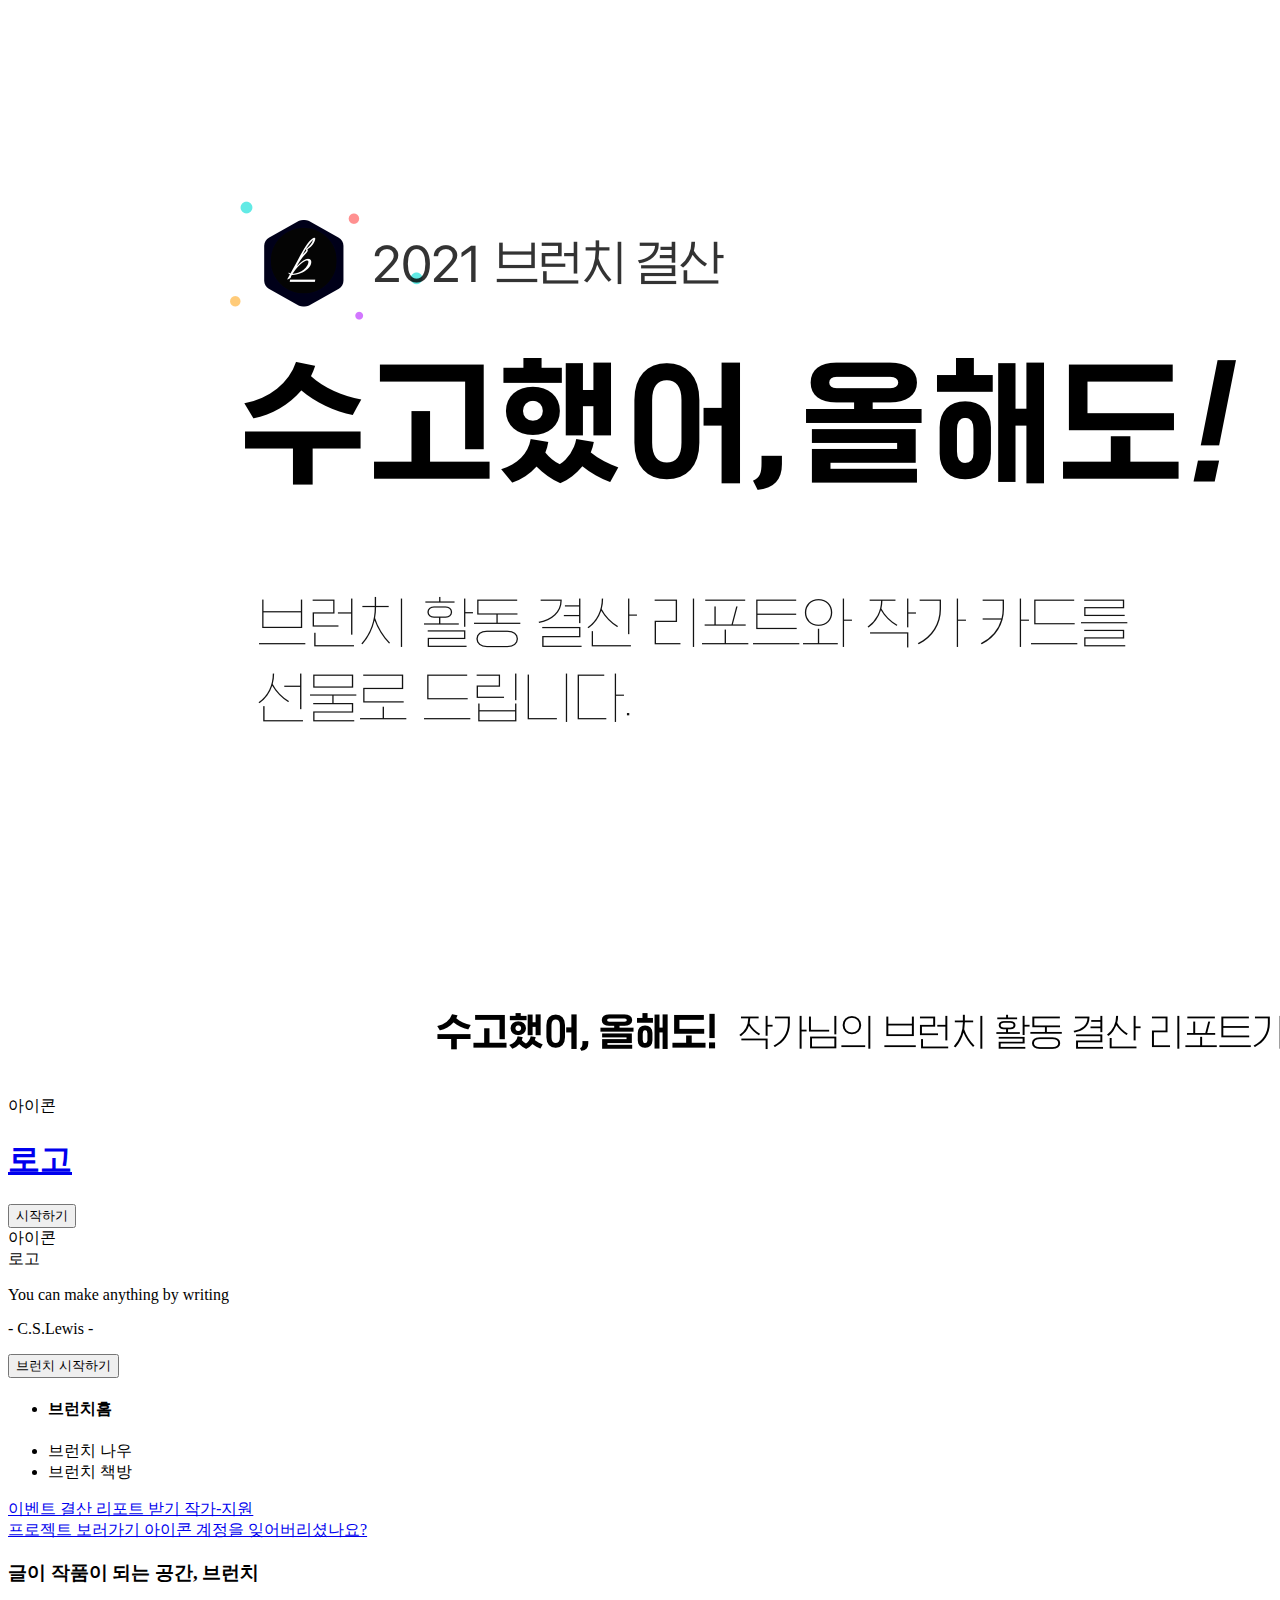
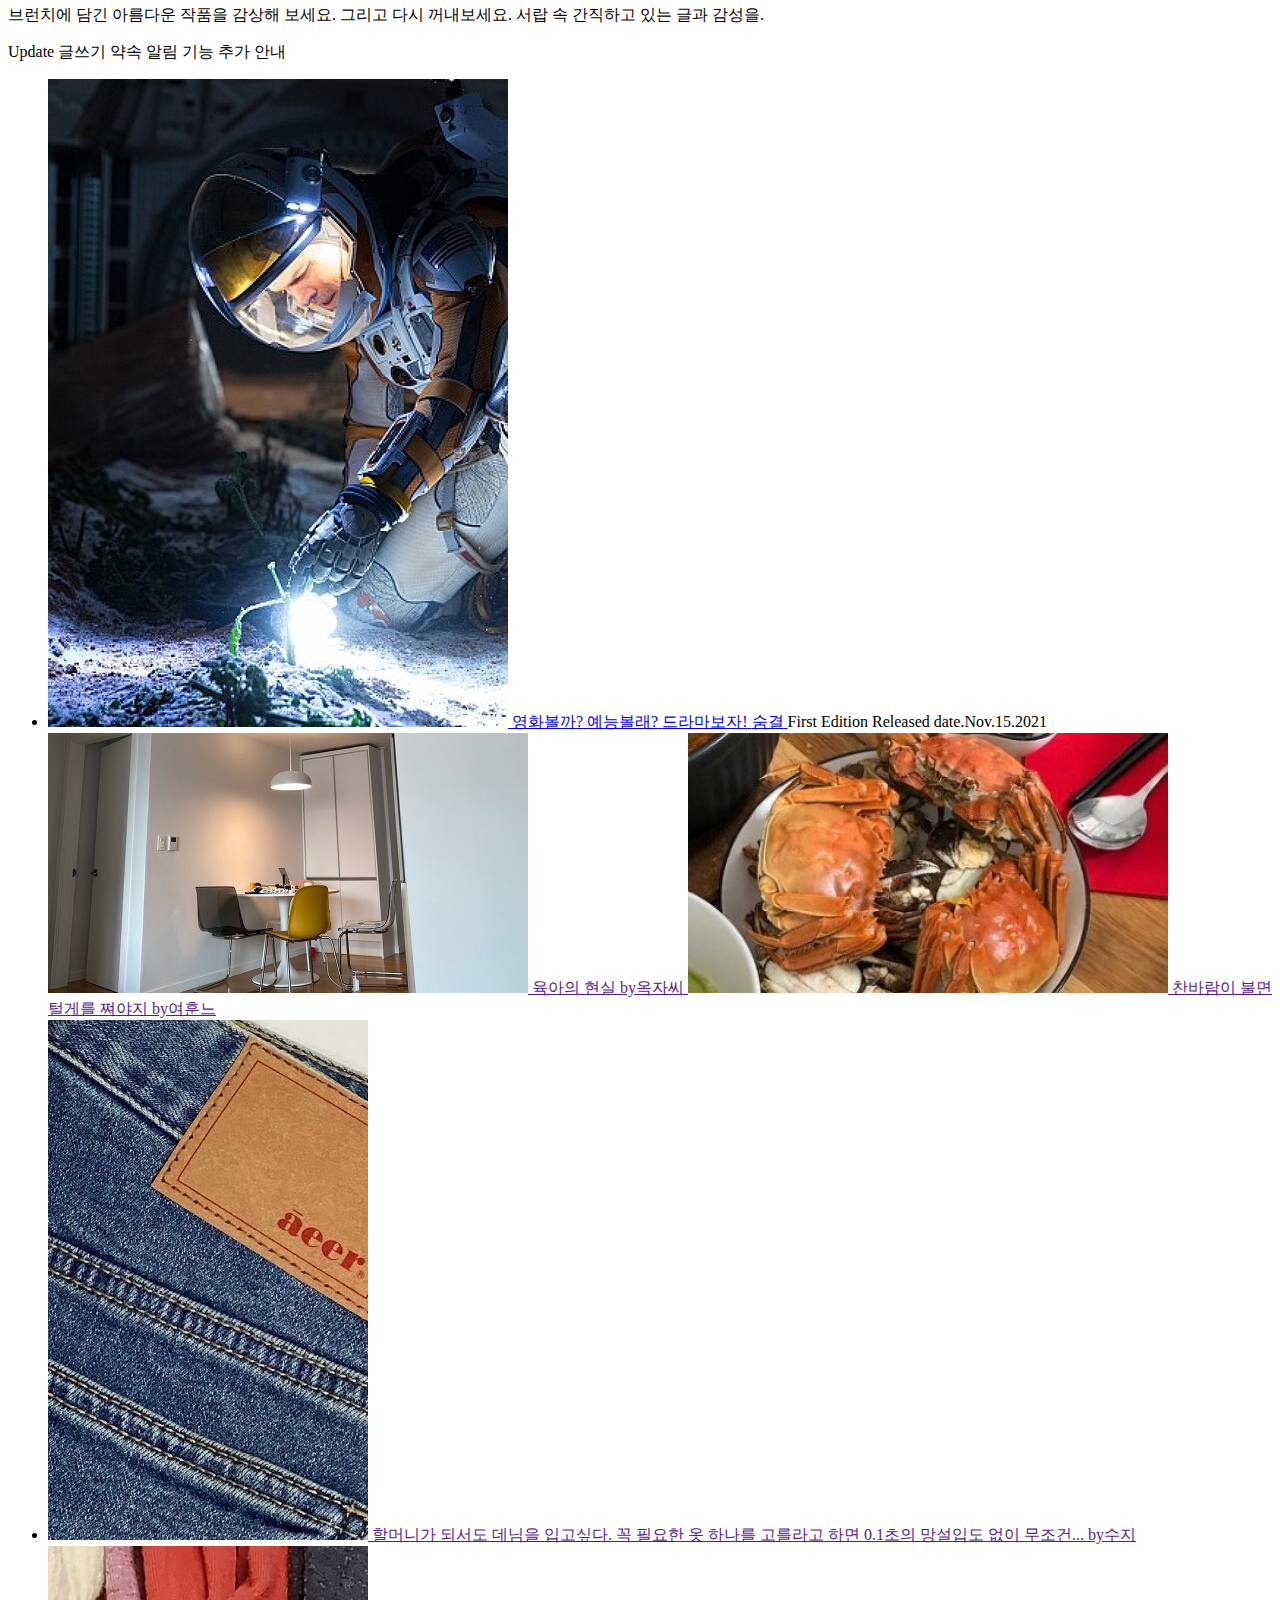
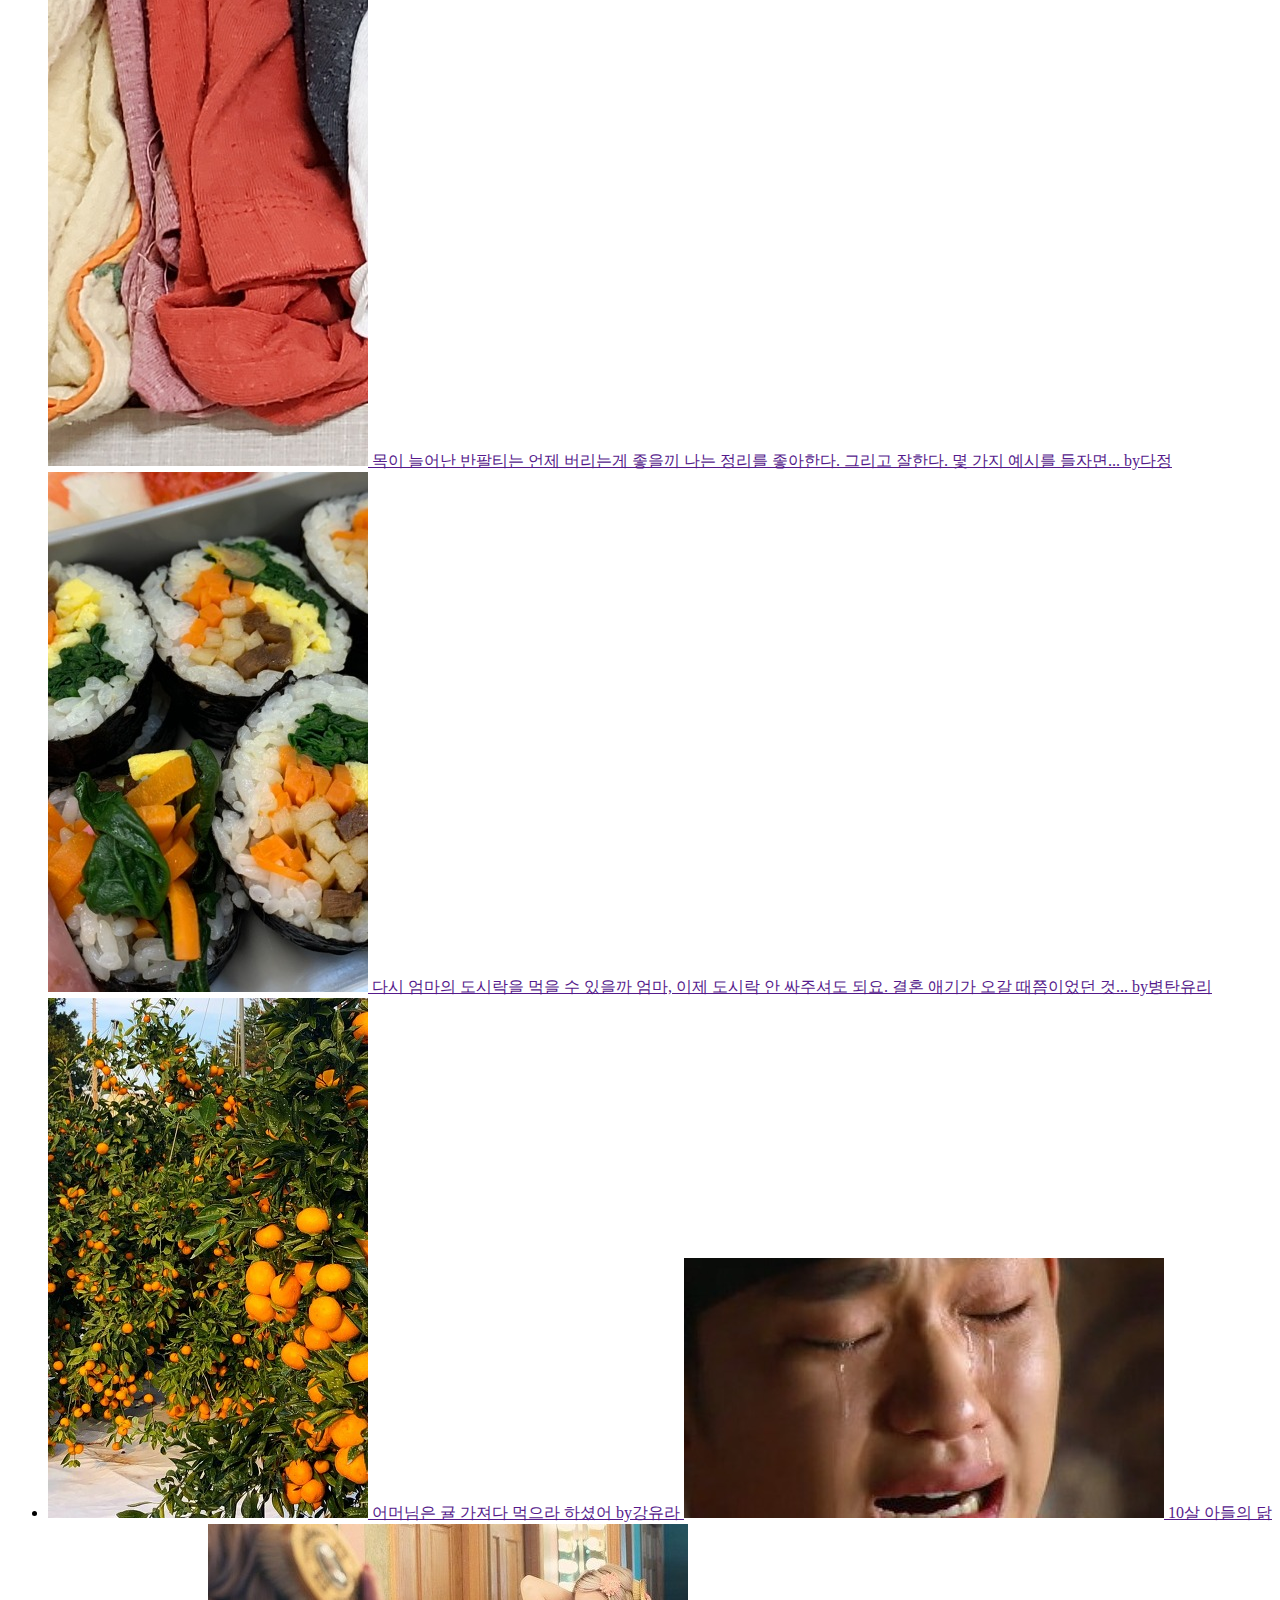
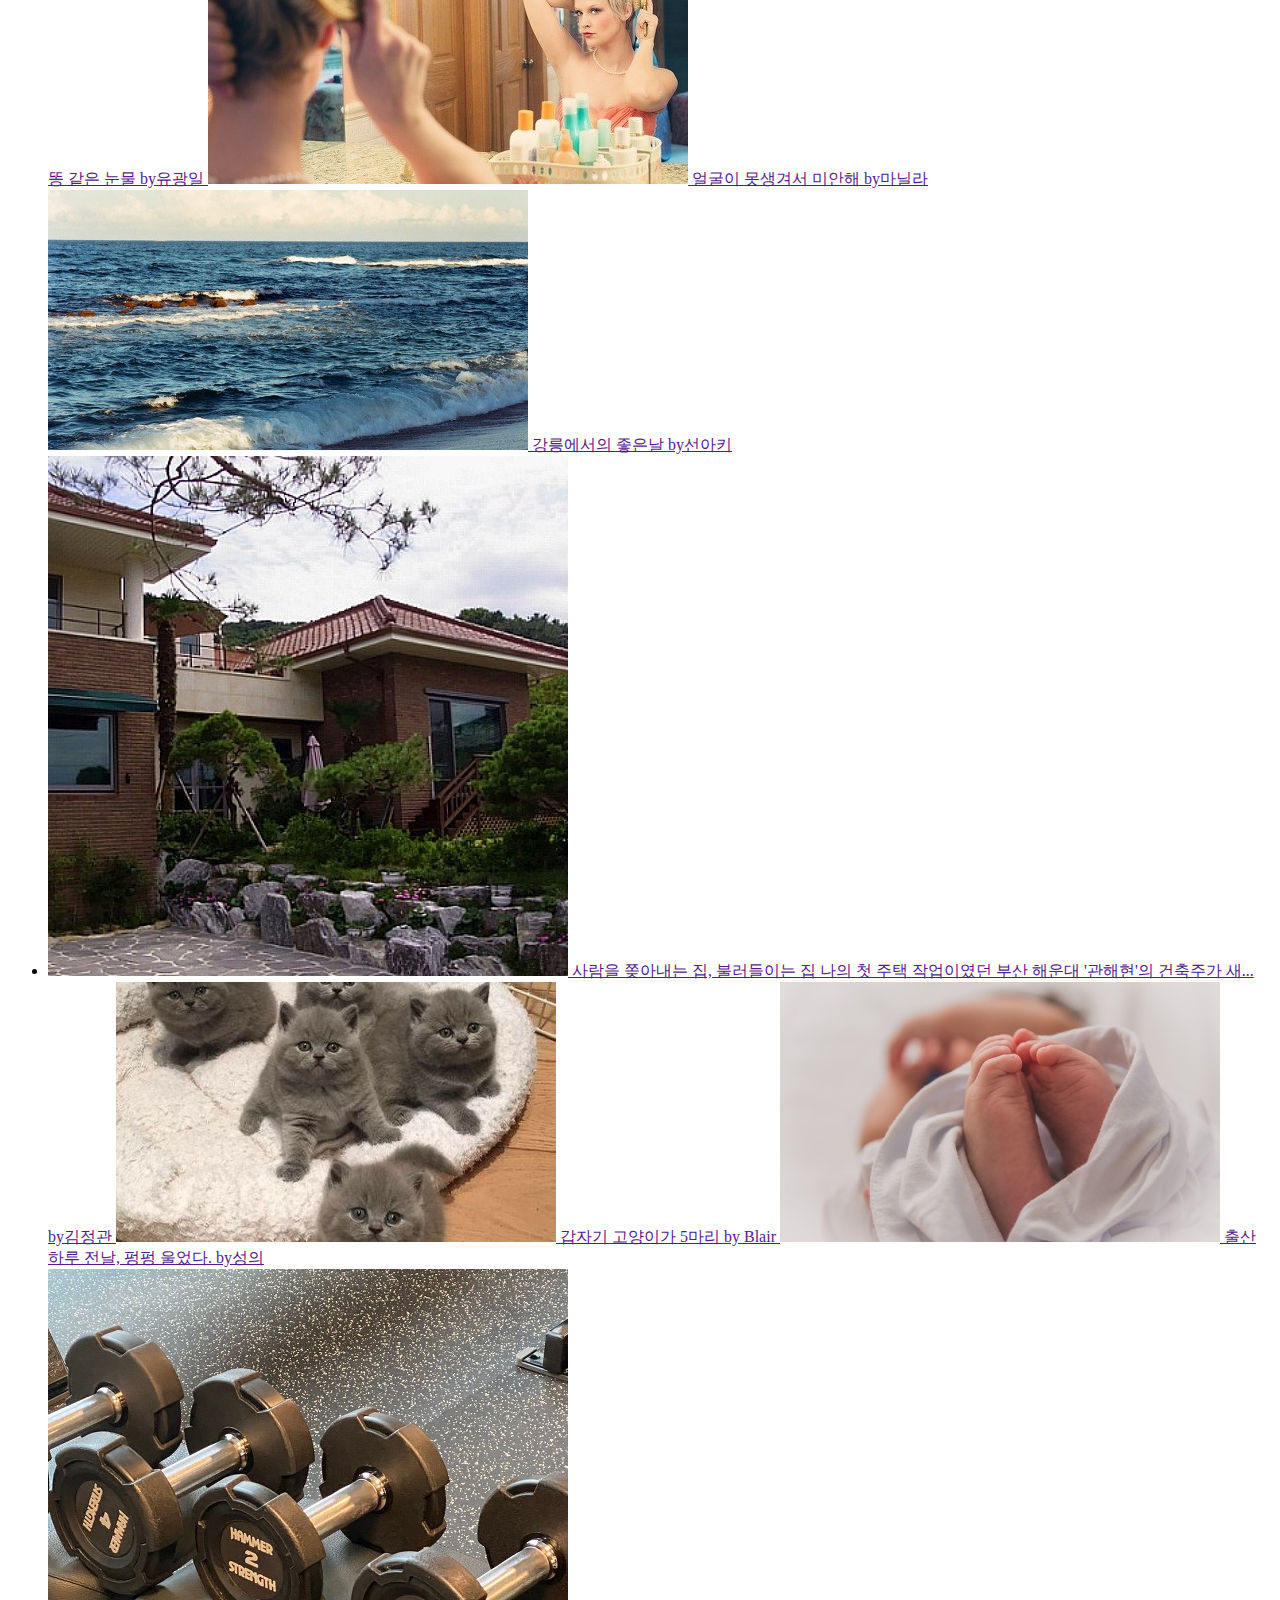
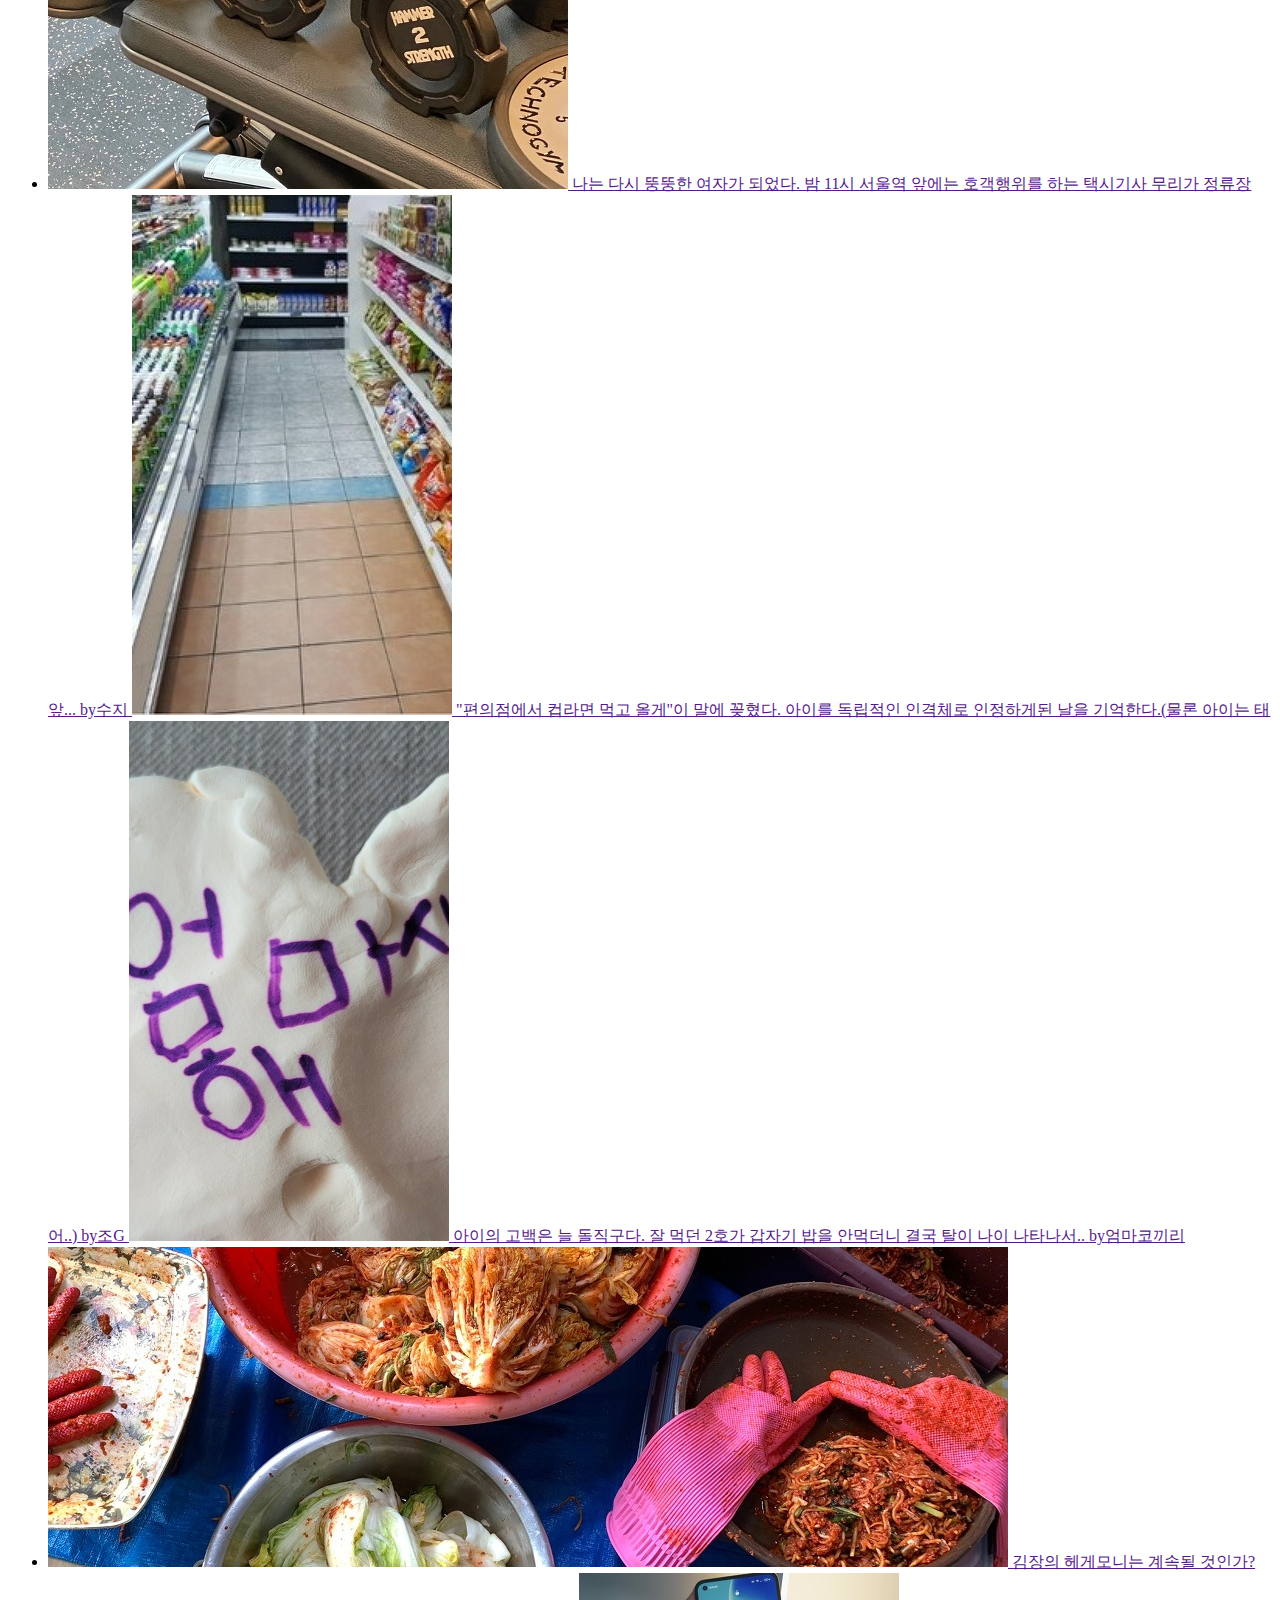
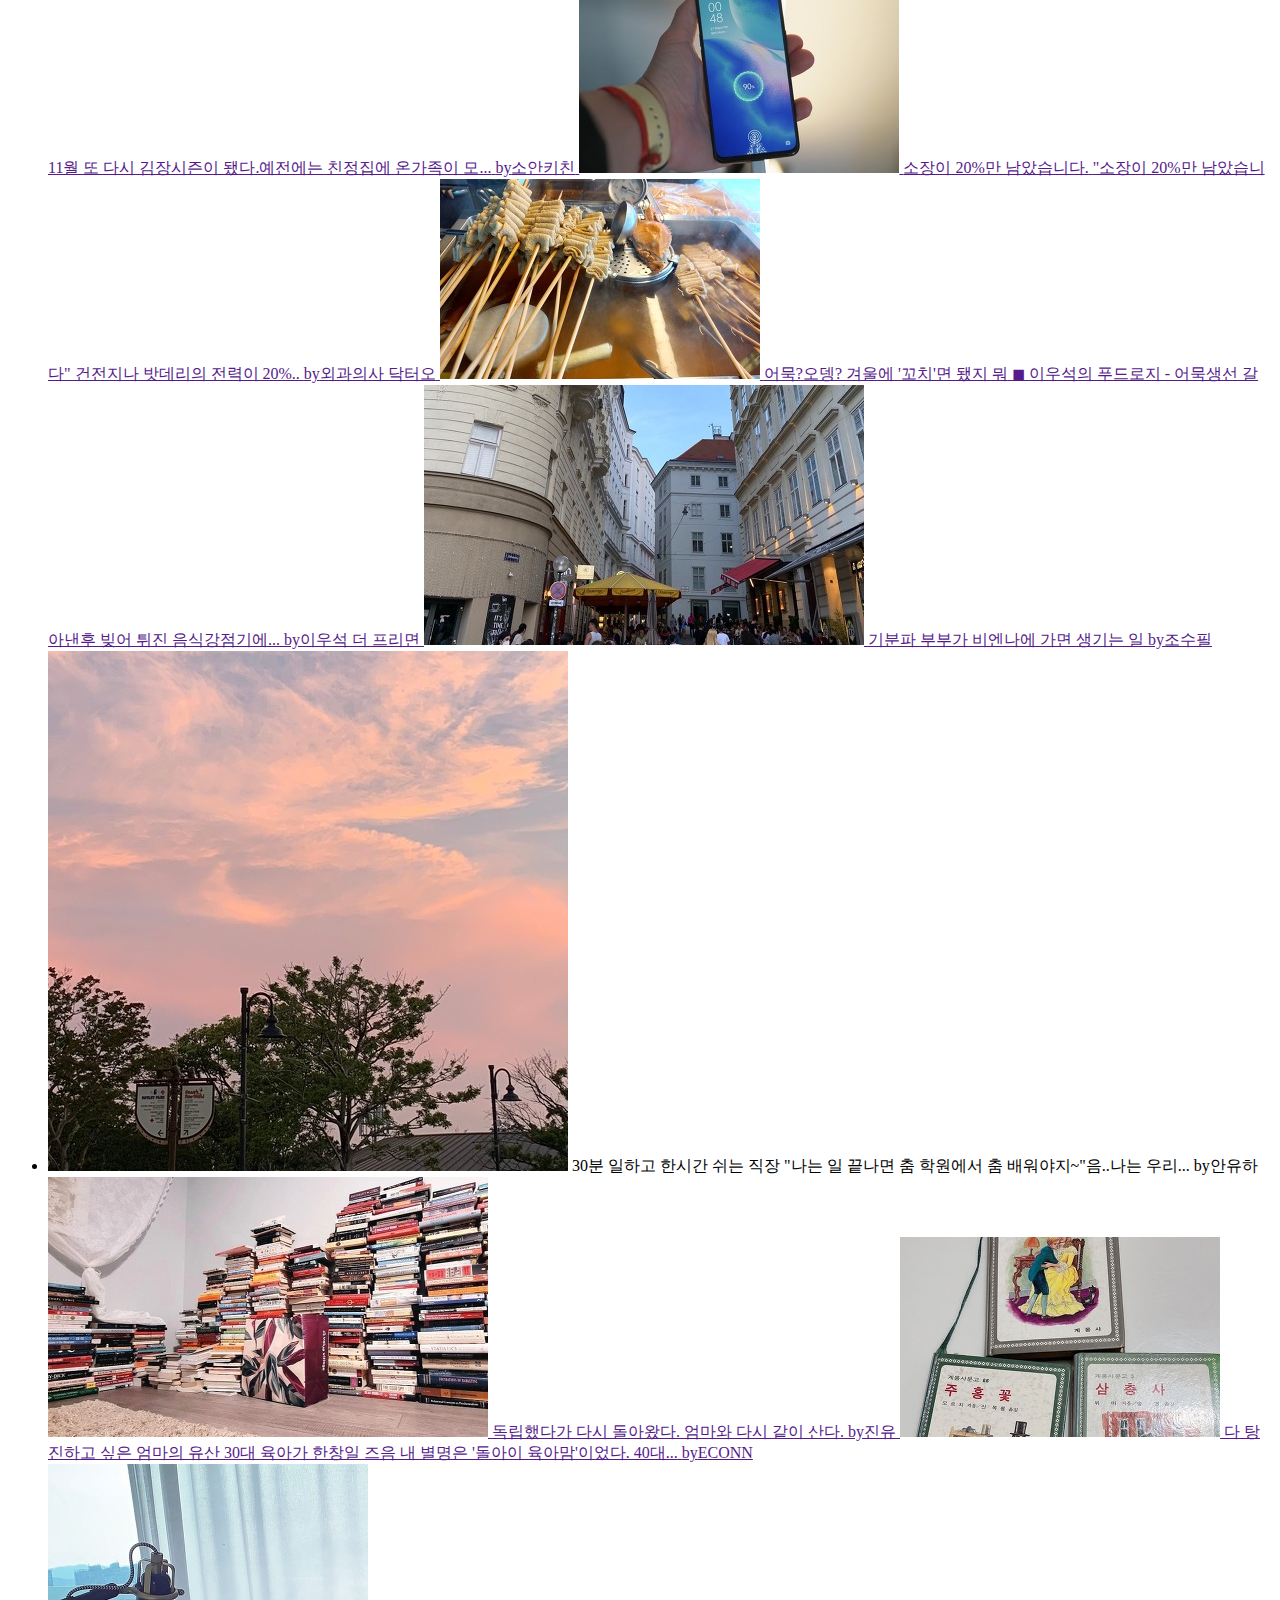
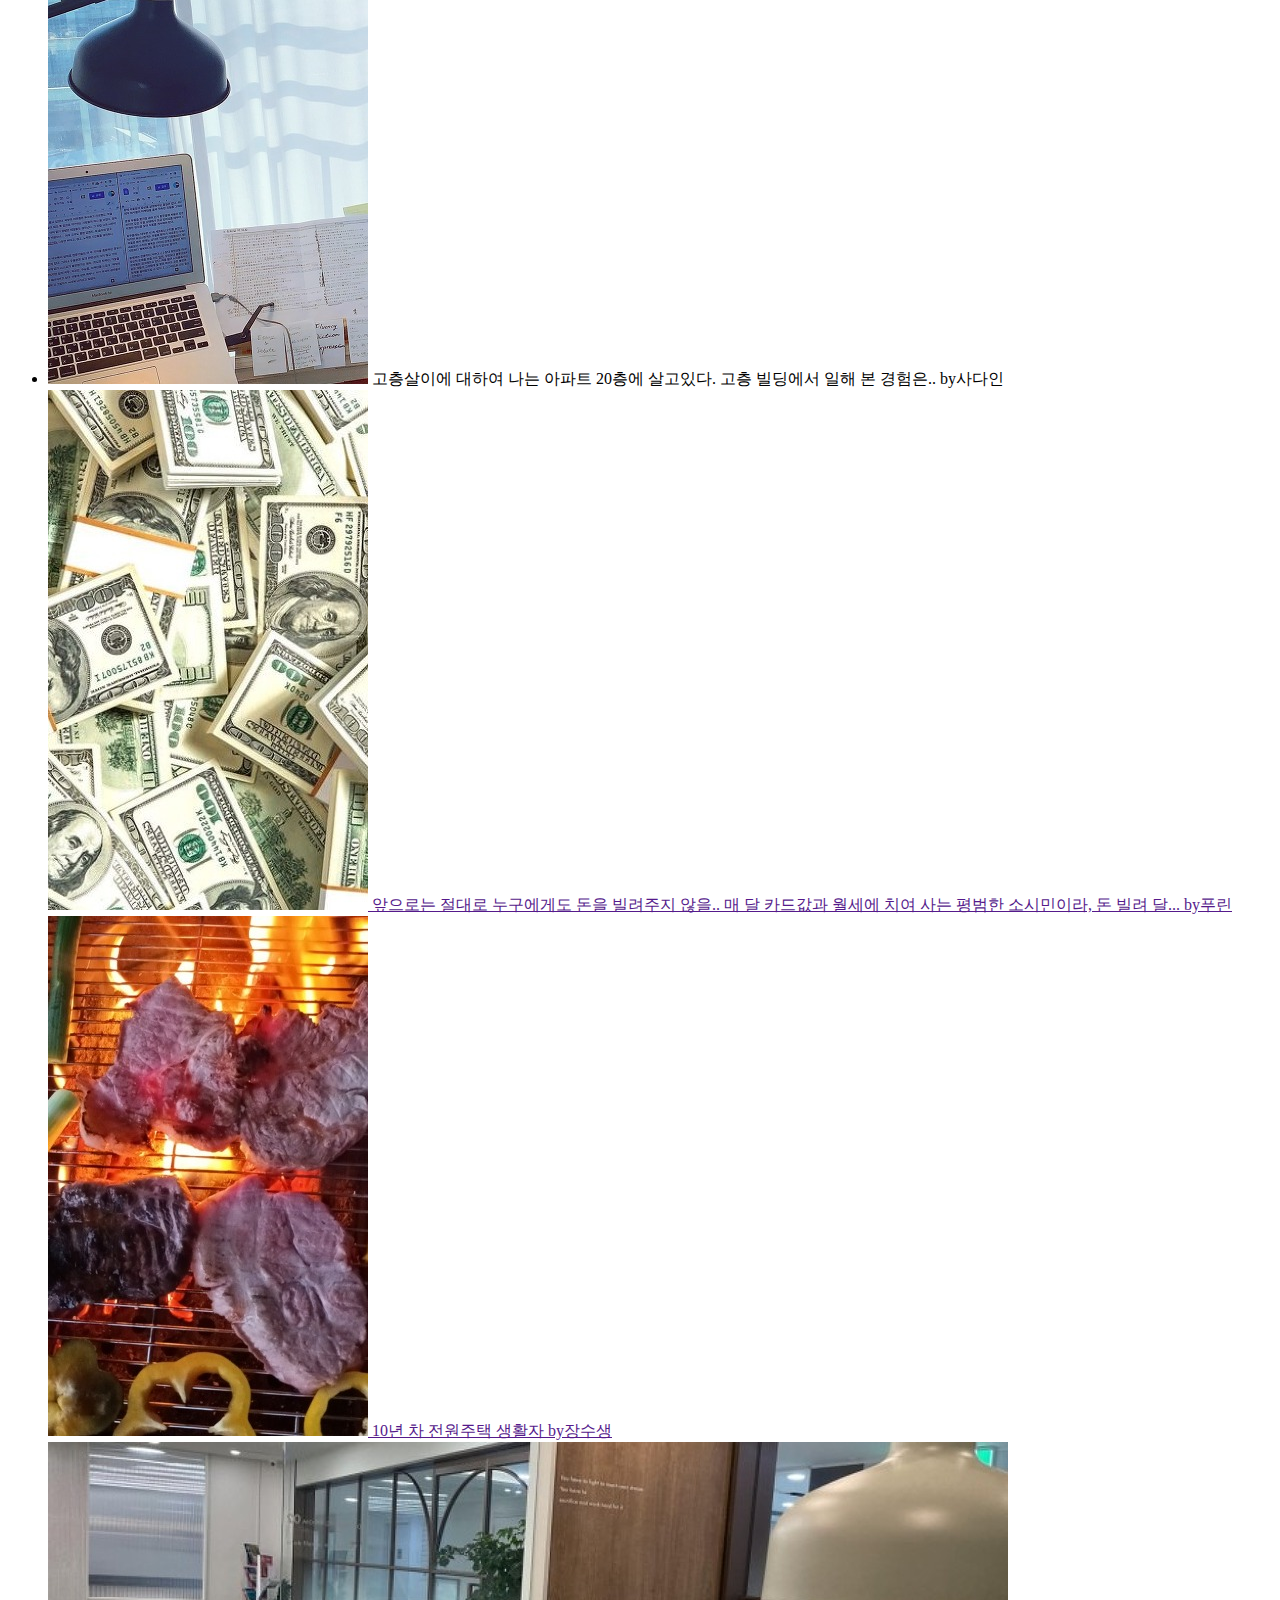
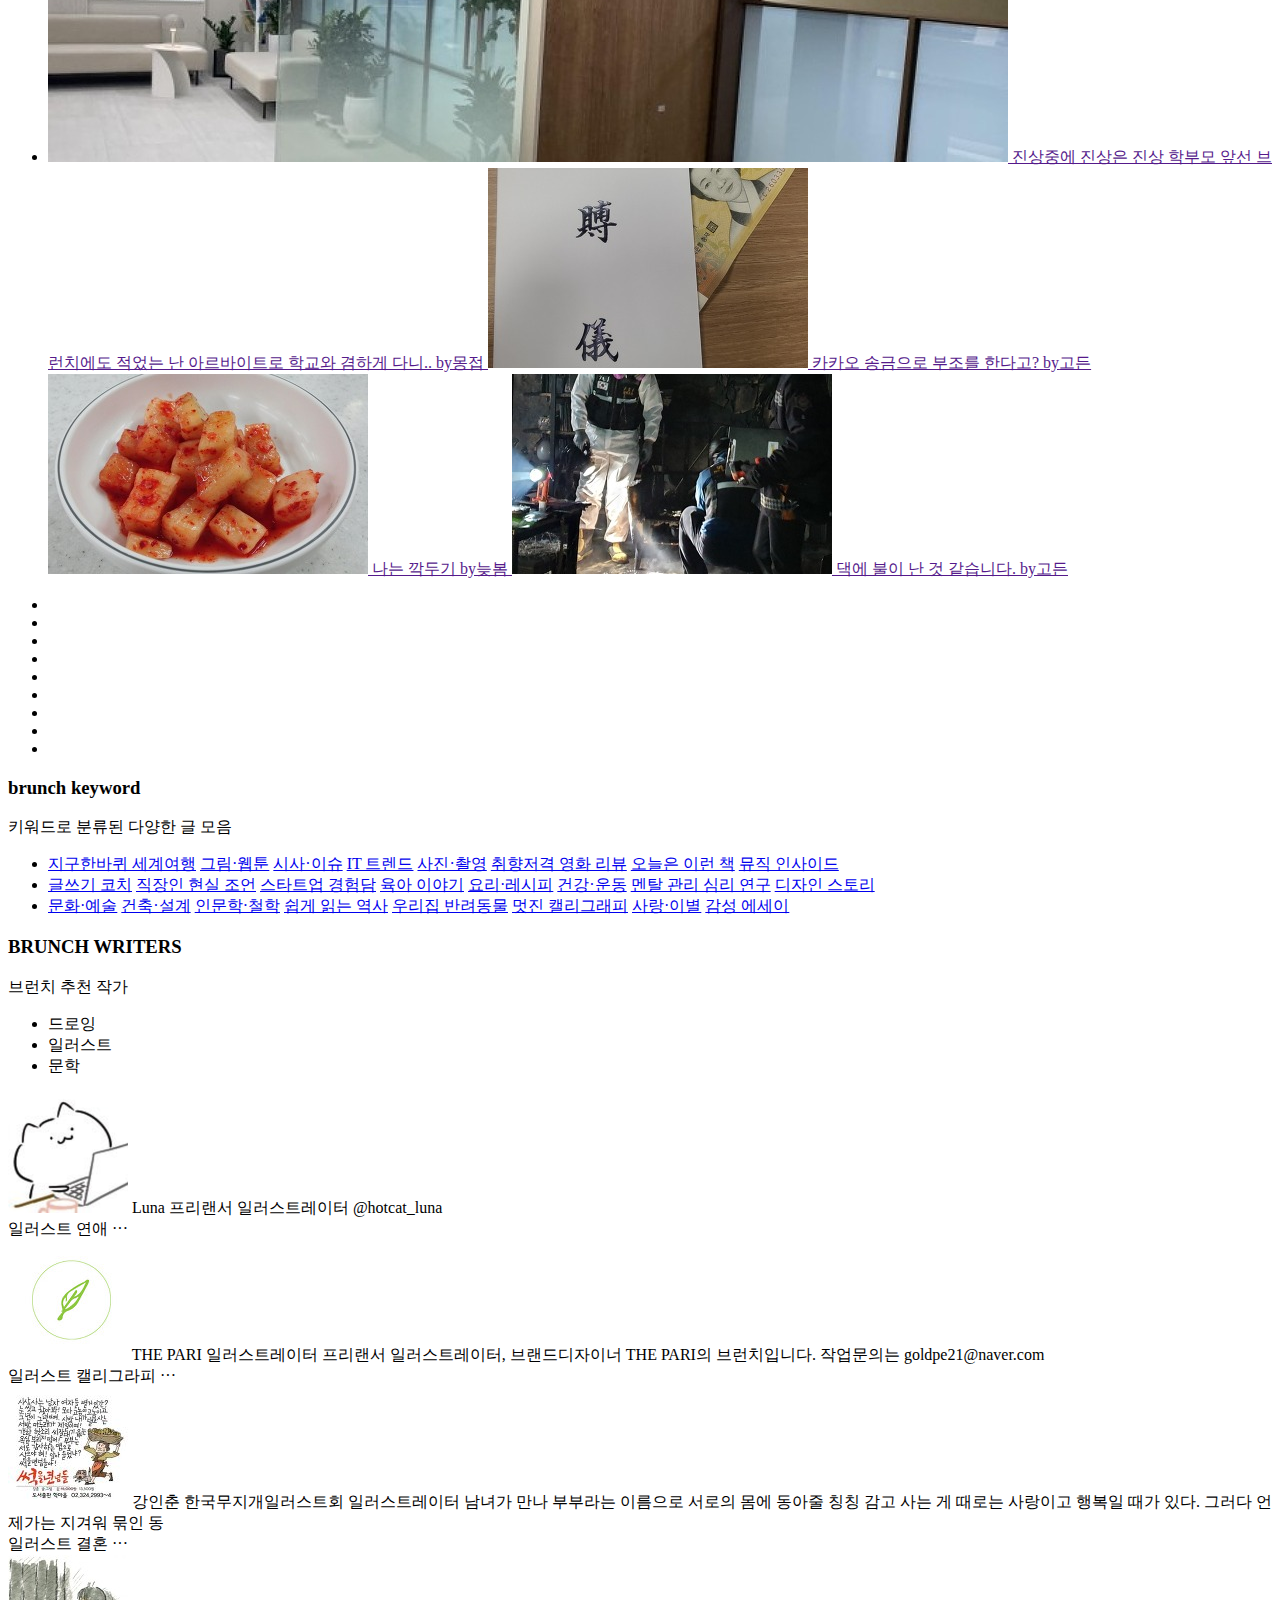
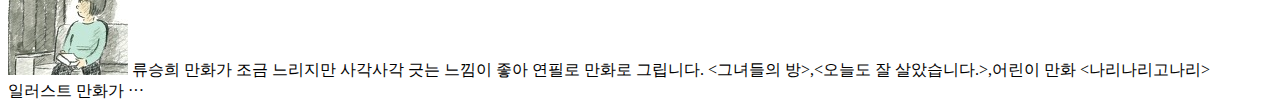
==== brunch/index.html @ a387cab7 "세미프로젝트 업로드" ====
<!DOCTYPE html>
<html lang="ko">

<head>
    <meta charset="UTF-8">
    <meta http-equiv="X-UA-Compatible" content="IE=edge">
    <meta name="viewport" content="width=device-width, initial-scale=1.0">
    <title>brunch by EunjiBeak</title>
</head>

<body>
    <header>
        <!-- 스크롤이 일정px 까지 올라가면 hide가 떠야함 -->
        <div id="ribbon">
            <img class="riddon_hide" src="img/ridoon_hide.png" alt="수고했어 오늘도 프로모션">
            <img class="riddon" src="img/riddon.png" alt="수고했어 오늘도 프로모션">
        </div>
        <nav id="header-top">
            <div class="hambuger">아이콘</div>
            <h1>
                <a href="https://brunch.co.kr">로고</a>
            </h1>
            <button class="btn_start">시작하기</button>
            <div class="search">아이콘</div>
        </nav>
        <section class="sub-menu">
            <div class="sub-menu-top">
                <div>로고</div>
                <p>You can make anything by writing</p>
                <p>- C.S.Lewis -</p>
                <button class="sub-btn-start">브런치 시작하기</button>
            </div>

            <div class="sub-menu-bottom">
                <div class="brunch-home">
                    <ul>
                        <li>
                            <h4>
                                <span class="bar-right"></span>
                                브런치홈
                                <span class="bar-left"></span>
                            </h4>
                        </li>
                        <li>브런치 나우</li>
                        <li>브런치 책방</li>
                    </ul>
                </div>
                <a href="https://brunch.co.kr/@brunch/289" class="event">
                    <span>이벤트</span>
                    <span>결산 리포트 받기</span>
                    <span></span>
                </a>
                <a href="https://brunch.co.kr/special/list">
                    <span>작가-지원 <br> 프로젝트 보러가기</span>
                    <span>아이콘</span>
                </a>

                <a href="https://brunch.co.kr/signin/find_account">계정을 잊어버리셨나요?</a>
            </div>
        </section>
    </header>
    <main>
        <section id="banner">
            <div class="banner-content">
                <h3 class="banner-title">글이 작품이 되는 공간, 브런치<span></span></h3>
                <p class="banner-content">
                    <span>브런치에 담긴 아름다운 작품을 감상해 보세요.</span>
                    <span>그리고 다시 꺼내보세요.</span>
                    <span>서랍 속 간직하고 있는 글과 감성을.</span>
                </p>
            </div>
            <p>
                <span class="info-icon">Update</span>
                <span>글쓰기 약속 알림 기능 추가 안내</span>
            </p>
        </section>
        <section id="brunch-slide">
            <ul>
                <li class="page1">
                    <span>
                        <a href="#">
                            <img src="img/slide/1.jpeg" alt="">
                            <span>
                                <span>영화볼까?</span>
                                <span>예능볼래?</span>
                                <span>드라마보자!</span>
                                <span>숨결</span>
                            </span>
                        </a>
                    </span>
                    <span>First Edition</span>
                    <span>Released date.Nov.15.2021</span>
                    <a href="">
                        <img src="img/slide/2.jpeg" alt="">
                        <span>육아의 현실</span>
                        <span><span>by</span>옥자씨</span>
                    </a><a href="">
                        <img src="img/slide/3.jpeg" alt="">
                        <span>찬바람이 불면 털게를 쪄야지</span>
                        <span><span>by</span>여훈느</span>
                    </a>
                </li>
                <!-- span 2필요 -->
                <li class="page2">
                    <a href="">
                        <img src="img/slide/4.jpeg" alt="">
                        <span>할머니가 되서도 데님을 입고싶다.</span>
                        <span>꼭 필요한 옷 하나를 고를라고 하면 0.1초의 망설입도 없이 무조건...</span>
                        <span><span>by</span>수지</span>
                    </a>
                    <a href="">
                        <img src="img/slide/5.jpeg" alt="">
                        <span>목이 늘어난 반팔티는 언제 버리는게 좋을끼</span>
                        <span>나는 정리를 좋아한다. 그리고 잘한다. 몇 가지 예시를 들자면...</span>
                        <span><span>by</span>다정</span>
                    </a><a href="">
                        <img src="img/slide/6.jpeg" alt="">
                        <span>다시 엄마의 도시락을 먹을 수 있을까</span>
                        <span>엄마, 이제 도시락 안 싸주셔도 되요. 결혼 애기가 오갈 때쯤이었던 것...</span>
                        <span><span>by</span>병탄유리</span>
                    </a>
                </li>
                <li class="page3">
                    <a href="">
                        <img src="img/slide/7.jpeg" alt="">
                        <span>어머님은 귤 가져다 먹으라 하셨어</span>
                        <span><span>by</span>강유라</span>
                    </a>
                    <a href="">
                        <img src="img/slide/8.jpeg" alt="">
                        <span>10살 아들의 닭똥 같은 눈물</span>
                        <span> <span>by</span>유광일</span>
                    </a><a href="">
                        <img src="img/slide/9.jpeg" alt="">
                        <span>얼굴이 못생겨서 미안해</span>
                        <span> <span>by</span>마닐라</span>
                    </a>
                    <a href="">
                        <img src="img/slide/10.jpeg" alt="">
                        <span>강릉에서의 좋은날</span>
                        <span><span>by</span>선아키</span>
                    </a>
                </li>
                <!-- 1번만 span2 필요 -->
                <li class="page4">
                    <a href="">
                        <img src="img/slide/11.jpeg" alt="">
                        <span>사람을 쫒아내는 집, 불러들이는 집</span>
                        <span>나의 첫 주택 작업이였던 부산 해운대 '관해현'의 건축주가 새...</span>
                        <span><span>by</span>김정관</span>
                    </a><a href="">
                        <img src="img/slide/12.jpeg" alt="">
                        <span>갑자기 고양이가 5마리</span>
                        <span>by Blair</span>
                    </a>
                    <a href="">
                        <img src="img/slide/13.jpeg" alt="">
                        <span>출산 하루 전날, 펑펑 울었다.</span>
                        <span><span>by</span>성의</span>
                    </a>
                </li>
                <!-- span2 필요 -->
                <li class="page5">
                    <a href="">
                        <img src="img/slide/14.jpeg" alt="">
                        <span>나는 다시 뚱뚱한 여자가 되었다.</span>
                        <span>밤 11시 서울역 앞에는 호객행위를 하는 택시기사 무리가 정류장 앞...</span>
                        <span><span>by</span>수지</span>
                    </a><a href="">
                        <img src="img/slide/15.jpeg" alt="">
                        <span>"편의점에서 컵라면 먹고 올게"이 말에 꽂혔다.</span>
                        <span>아이를 독립적인 인격체로 인정하게된 날을 기억한다.(물론 아이는 태어..)</span>
                        <span><span>by</span>조G</span>
                    </a>
                    <a href="">
                        <img src="img/slide/16.jpeg" alt="">
                        <span>아이의 고백은 늘 돌직구다.</span>
                        <span>잘 먹던 2호가 갑자기 밥을 안먹더니 결국 탈이 나이 나타나서..</span>
                        <span><span>by</span>엄마코끼리</span>
                    </a>
                </li>
                <!-- 1만 span2 필요 -->
                <li class="page6">
                    <a href="">
                        <img src="img/slide/17.jpeg" alt="">
                        <span>김장의 헤게모니는 계속될 것인가?</span>
                        <span>11월 또 다시 김장시즌이 됐다.예전에는 친정집에 온가족이 모...</span>
                        <span><span>by</span>소안키친</span>
                    </a><a href="">
                        <img src="img/slide/18.jpeg" alt="">
                        <span>소장이 20%만 남았습니다.</span>
                        <span>"소장이 20%만 남았습니다" 건전지나 밧데리의 전력이 20%..</span>
                        <span><span>by</span>외과의사 닥터오</span>
                    </a>

                    <a href="">
                        <img src="img/slide/20.jpeg" alt="">
                        <span>어묵?오뎅? 겨울에 '꼬치'면 됐지 뭐</span>
                        <span>◼︎ 이우석의 푸드로지 - 어묵생선 갈아낸후 빚어 튀진 음식강점기에...</span>
                        <span><span>by</span>이우석 더 프리면</span>
                    </a>
                    <a href="">
                        <img src="img/slide/23.jpeg" alt="">
                        <span>기분파 부부가 비엔나에 가면 생기는 일</span>
                        <span><span>by</span>조수필</span>
                    </a>
                </li>
                <!-- 1만 필요 -->
                <li class="page7">
                    <img src="img/slide/21.jpeg" alt="">
                    <span>30분 일하고 한시간 쉬는 직장</span>
                    <span>"나는 일 끝나면 춤 학원에서 춤 배워야지~"음..나는 우리...</span>
                    <span><span>by</span>안유하</span>
                    </a>
                    <a href="">
                        <img src="img/slide/22.jpeg" alt="">
                        <span>독립했다가 다시 돌아왔다. 엄마와 다시 같이 산다.</span>
                        <span><span>by</span>진유</span>
                    </a>
                    <a href="">
                        <img src="img/slide/19.jpeg" alt="">
                        <span>다 탕진하고 싶은 엄마의 유산</span>
                        <span>30대 육아가 한창일 즈음 내 별명은 '돌아이 육아맘'이었다. 40대...</span>
                        <span><span>by</span>ECONN</span>
                    </a>
                </li>

                <!-- span2 필요 -->
                <li class="page8">
                    <img src="img/slide/24.jpeg" alt="">
                    <span>고층살이에 대하여</span>
                    <span>나는 아파트 20층에 살고있다. 고층 빌딩에서 일해 본 경험은..</span>
                    <span><span>by</span>사다인</span>
                    </a>
                    <a href="">
                        <img src="img/slide/25.jpeg" alt="">
                        <span>앞으로는 절대로 누구에게도 돈을 빌려주지 않을..</span>
                        <span>매 달 카드값과 월세에 치여 사는 평범한 소시민이라, 돈 빌려 달...</span>
                        <span><span>by</span>푸린</span>
                    </a>
                    <a href="">
                        <img src="img/slide/26.jpeg" alt="">
                        <span>10년 차 전원주택 생활자</span>
                        <span><span>by</span>장수생</span>
                    </a>
                </li>
                <!-- 1만 필요 -->
                <li class="page9">
                    <a href="">
                        <img src="img/slide/27.jpeg" alt="">
                        <span>진상중에 진상은 진상 학부모</span>
                        <span>앞선 브런치에도 적었는 난 아르바이트로 학교와 겸하게 다니..</span>
                        <span><span>by</span>몽접</span>
                    </a>
                    <a href="">
                        <img src="img/slide/28.jpeg" alt="">
                        <span>카카오 송금으로 부조를 한다고?</span>
                        <span><span>by</span>고든</span>
                    </a>
                    <a href="">
                        <img src="img/slide/29.jpeg" alt="">
                        <span>나는 깍두기</span>
                        <span><span>by</span>늦봄</span>
                    </a>
                    <a href="">
                        <img src="img/slide/30.jpeg" alt="">
                        <span>댁에 불이 난 것 같습니다.</span>
                        <span> <span>by</span>고든</span>
                    </a>
                </li>
            </ul>

            <div>
                <span class="prev"></span>
                <span class="next"></span>
            </div>

            <div class="slide-index">
                <ul>
                    <li></li>
                    <li></li>
                    <li></li>
                    <li></li>
                    <li></li>
                    <li></li>
                    <li></li>
                    <li></li>
                    <li></li>
                </ul>
            </div>
        </section>
        <section id="brunch-keyword">
            <h3 class="title">brunch keyword</h3>
            <p class="sub-title">키워드로 분류된 다양한 글 모음</p>

            <div class="keyword">
                <ul>
                    <li class="grid-row">
                        <a href="#"><span>지구한바퀴 세계여행</span></a>
                        <a href="#"><span>그림&middot;웹툰</span></a>
                        <a href="#"><span>시사&middot;이슈<span class="new"></span></span></a>
                        <a href="#"><span>IT 트렌드</span></a>
                        <a href="#"><span>사진&middot;촬영</span></a>
                        <a href="#"><span>취향저격 영화 리뷰</span></a>
                        <a href="#"><span>오늘은 이런 책<span class="new"></span></span></a>
                        <a href="#"><span>뮤직 인사이드</span></a>
                    </li>
                    <li class="grid-row">
                        <a href="#"><span>글쓰기 코치</span></a>
                        <a href="#"><span>직장인 현실 조언</span></a>
                        <a href="#"><span>스타트업 경험담<span class="new"></span></span></a>
                        <a href="#"><span>육아 이야기</span></a>
                        <a href="#"><span>요리&middot;레시피</span></a>
                        <a href="#"><span>건강&middot;운동</span></a>
                        <a href="#"><span>멘탈 관리 심리 연구</span></a>
                        <a href="#"><span>디자인 스토리</span></a>
                    </li>
                    <li class="grid-row">
                        <a href="#"><span>문화&middot;예술</span></a>
                        <a href="#"><span>건축&middot;설계</span></a>
                        <a href="#"><span>인문학&middot;철학</span></a>
                        <a href="#"><span>쉽게 읽는 역사</span></a>
                        <a href="#"><span>우리집 반려동물</span></a>
                        <a href="#"><span>멋진 캘리그래피</span></a>
                        <a href="#"><span>사랑&middot;이별</span></a>
                        <a href="#"><span>감성 에세이<span class="new"></span></span></a>
                    </li>
                </ul>
            </div>
        </section>
        <section id="brunch-writers">
             <h3 class="title">BRUNCH WRITERS</h3>
             <p class="sub-title">브런치 추천 작가</p>
             <nav class="brunch-writers">
                 <ul>
                     <li>드로잉</li>
                     <li>일러스트</li>
                     <li>문학</li>
                 </ul>
             </nav>

              <div class="brunch-writer-content">
                  <article class="writer">
                      <div>
                        <span class="writer-profile"><img src="img/writer/1.png" alt=""></span>
                        <span class="writer-name">Luna</span>
                        <span class="writer-description">프리랜서 일러스트레이터</span>
                        <span class="writer-comment">@hotcat_luna</span>
                      </div>

                      <div class="writer-tag">
                          <span>일러스트</span>
                          <span>연애</span>
                          <span>&middot;&middot;&middot;</span>
                      </div>
                  </article>
                  <article class="writer">
                    <div>
                        <span class="writer-profile"><img src="img/writer/2.jpeg" alt=""></span>
                        <span class="writer-name">THE PARI</span>
                        <span class="writer-description">일러스트레이터</span>
                        <span class="writer-comment">프리랜서 일러스트레이터, 브랜드디자이너 THE PARI의 브런치입니다. 작업문의는 goldpe21@naver.com</span>
                      </div>

                      <div class="writer-tag">
                          <span>일러스트</span>
                          <span>캘리그라피</span>
                          <span>&middot;&middot;&middot;</span>
                      </div>
                  </article>
                  <article class="writer">
                    <div>
                        <span class="writer-profile"><img src="img/writer/3.jpeg" alt=""></span>
                        <span class="writer-name">강인춘</span>
                        <span class="writer-description">한국무지개일러스트회 일러스트레이터</span>
                        <span class="writer-comment">남녀가 만나 부부라는 이름으로 서로의 몸에 동아줄 칭칭 감고 사는 게 때로는 사랑이고 행복일 때가 있다. 그러다 언제가는 지겨워 묶인 동</span>
                      </div>

                      <div class="writer-tag">
                          <span>일러스트</span>
                          <span>결혼</span>
                          <span>&middot;&middot;&middot;</span>
                      </div>
                  </article>
                  <article class="writer">
                    <div>
                        <span class="writer-profile"><img src="img/writer/4.jpeg" alt=""></span>
                        <span class="writer-name">류승희</span>
                        <span class="writer-description">만화가</span>
                        <span class="writer-comment">조금 느리지만 사각사각 긋는 느낌이 좋아 연필로 만화로 그립니다. &lt;그녀들의 방&gt;,&lt;오늘도 잘 살았습니다.&gt;,어린이 만화 &lt;나리나리고나리&gt;</span>
                      </div>

                      <div class="writer-tag">
                          <span>일러스트</span>
                          <span>만화가</span>
                          <span>&middot;&middot;&middot;</span>
                      </div>
                  </article>
                  <article class="writer">
                      <div>
                          <div></div>
                          <div></div>
                      </div>
                  </article>
                  <article class="writer">
                      <div>
                          <div></div>
                          <div></div>
                      </div>
                  </article>
              </div>
        </section>
        <section>

        </section>
    </main>

    <footer>

    </footer>
</body>

</html>
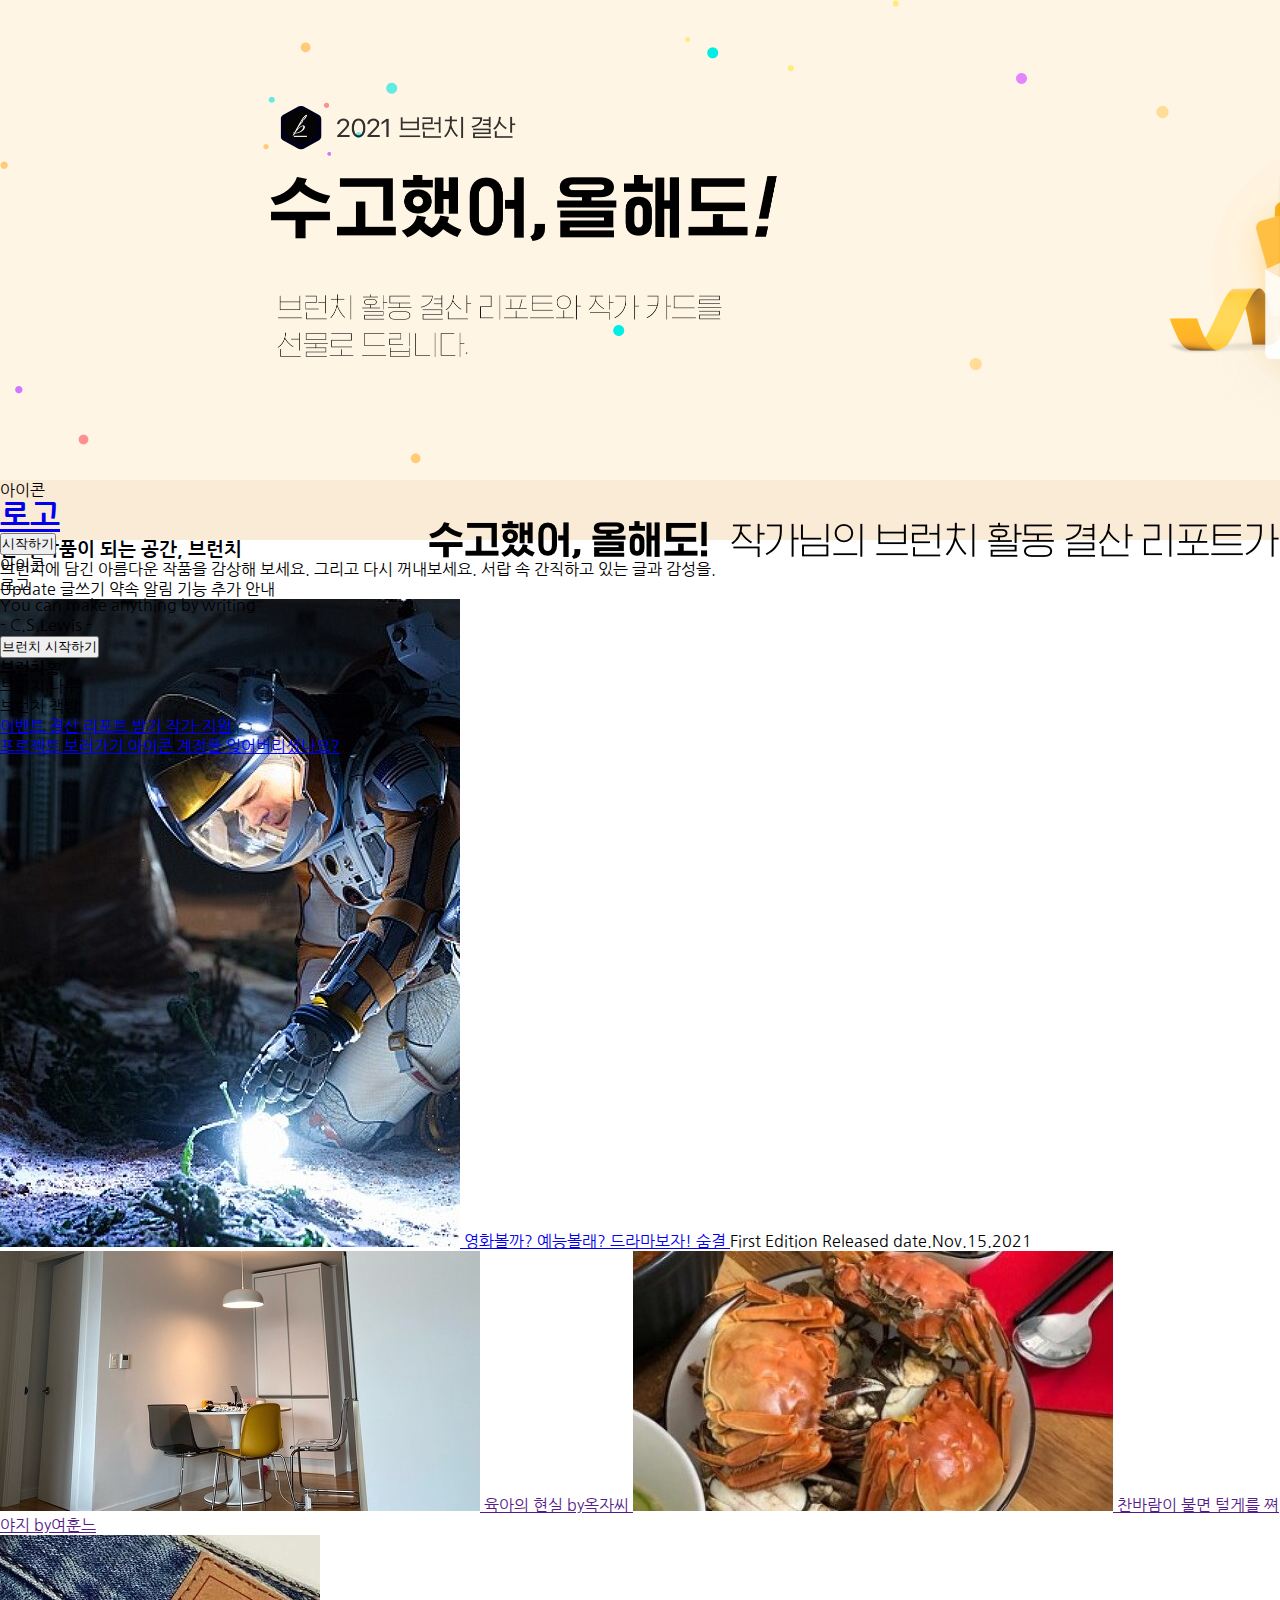
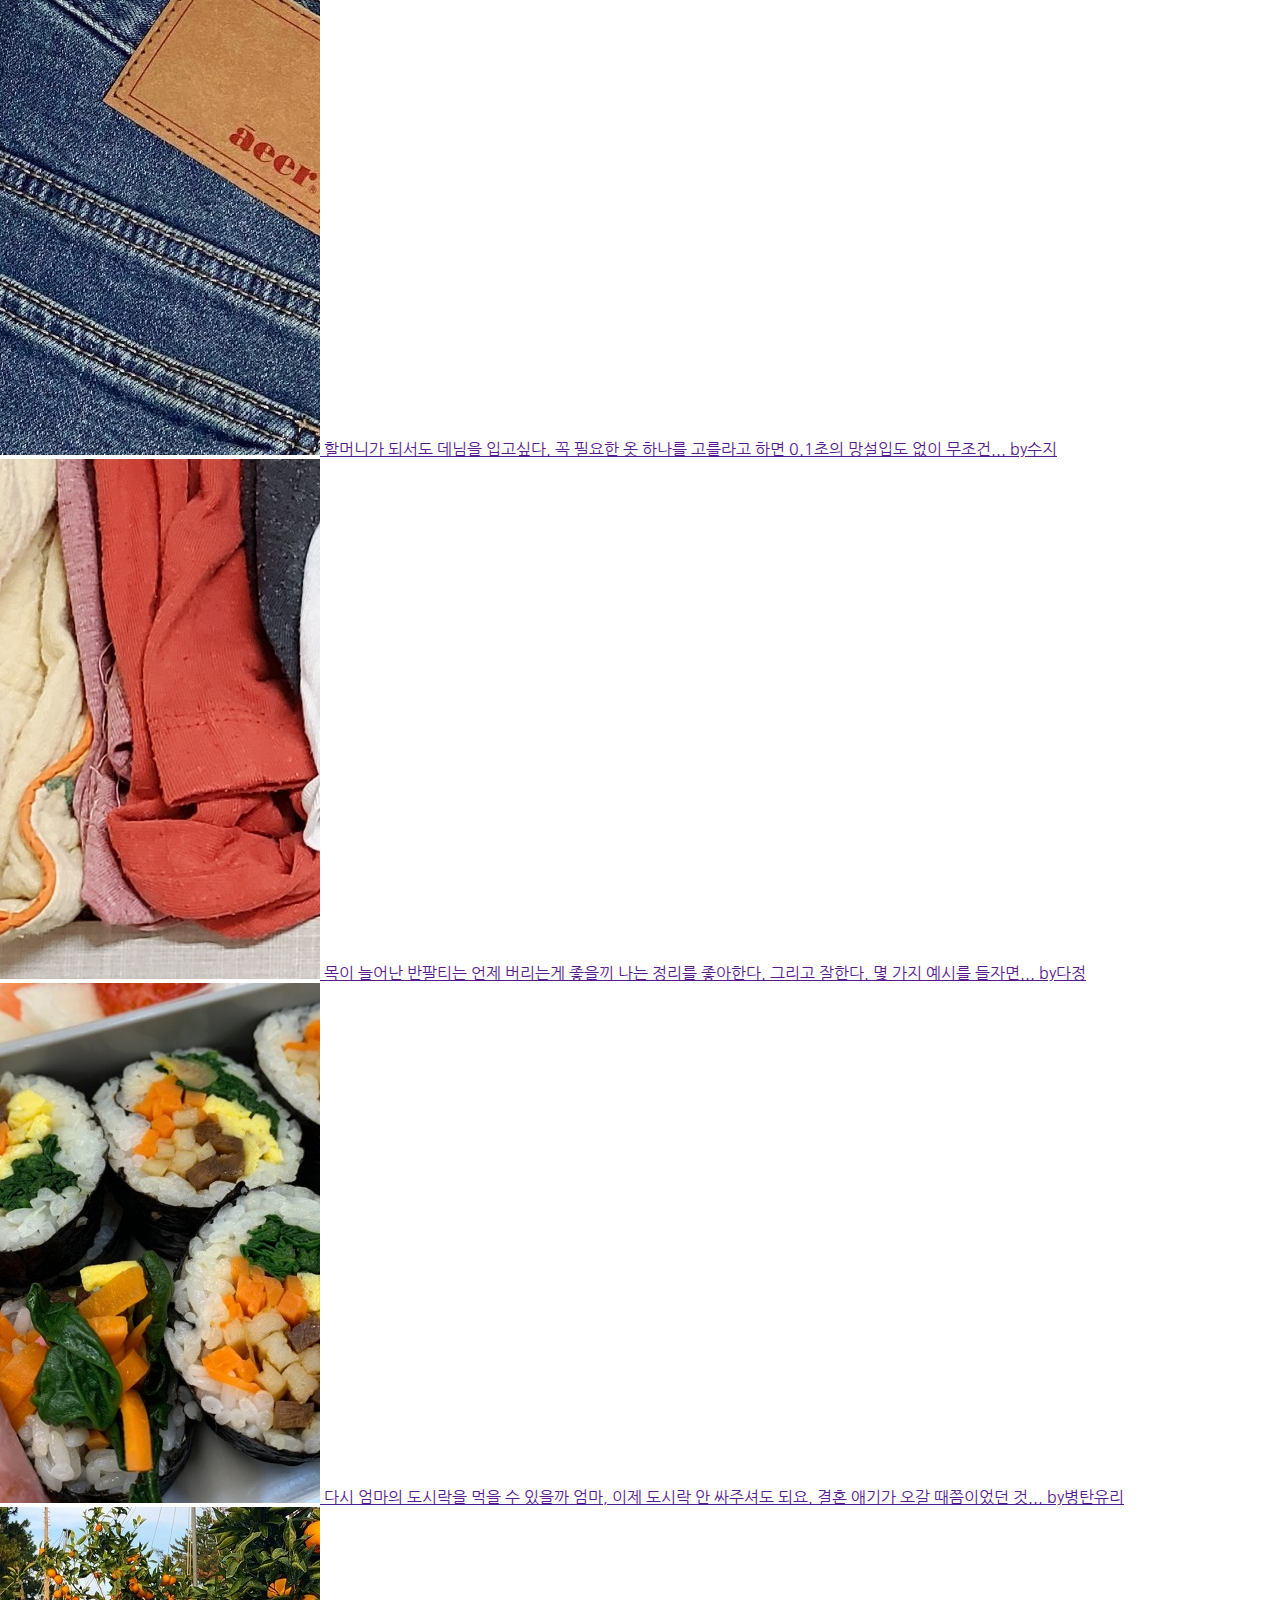
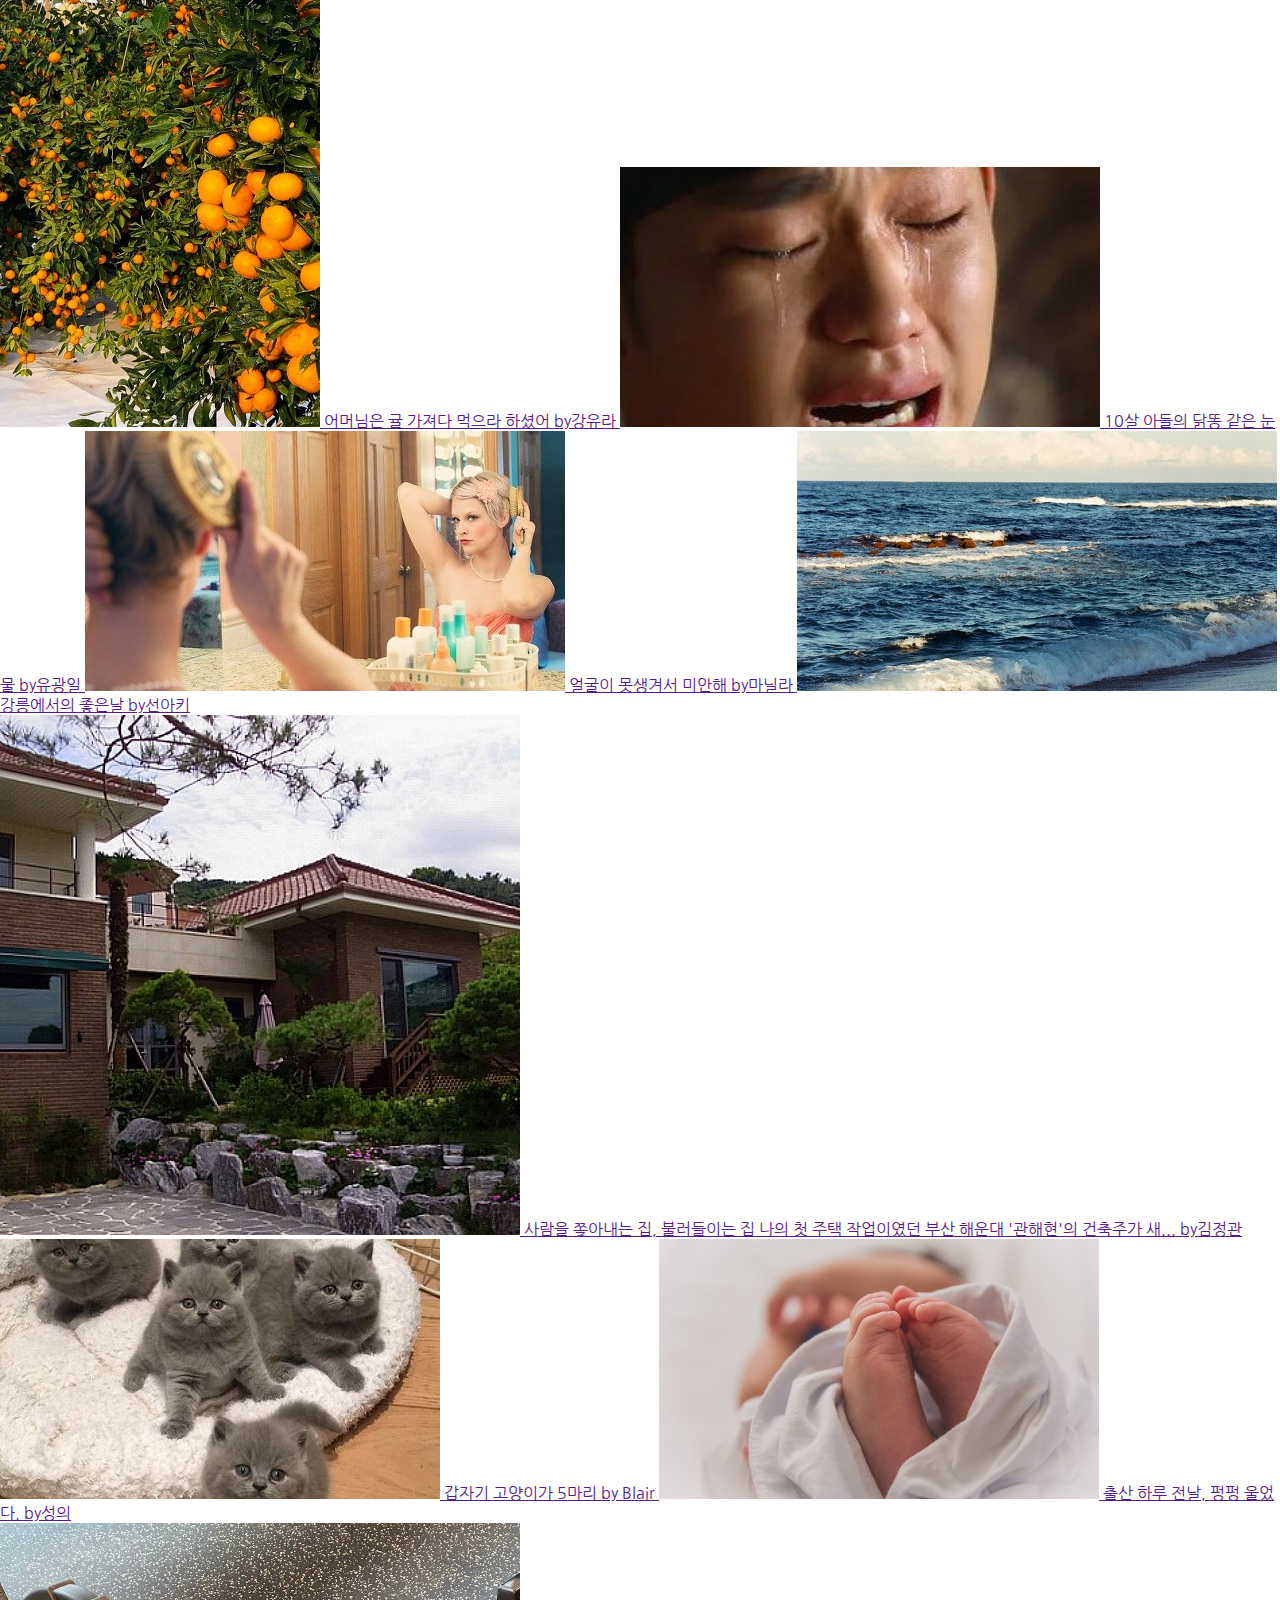
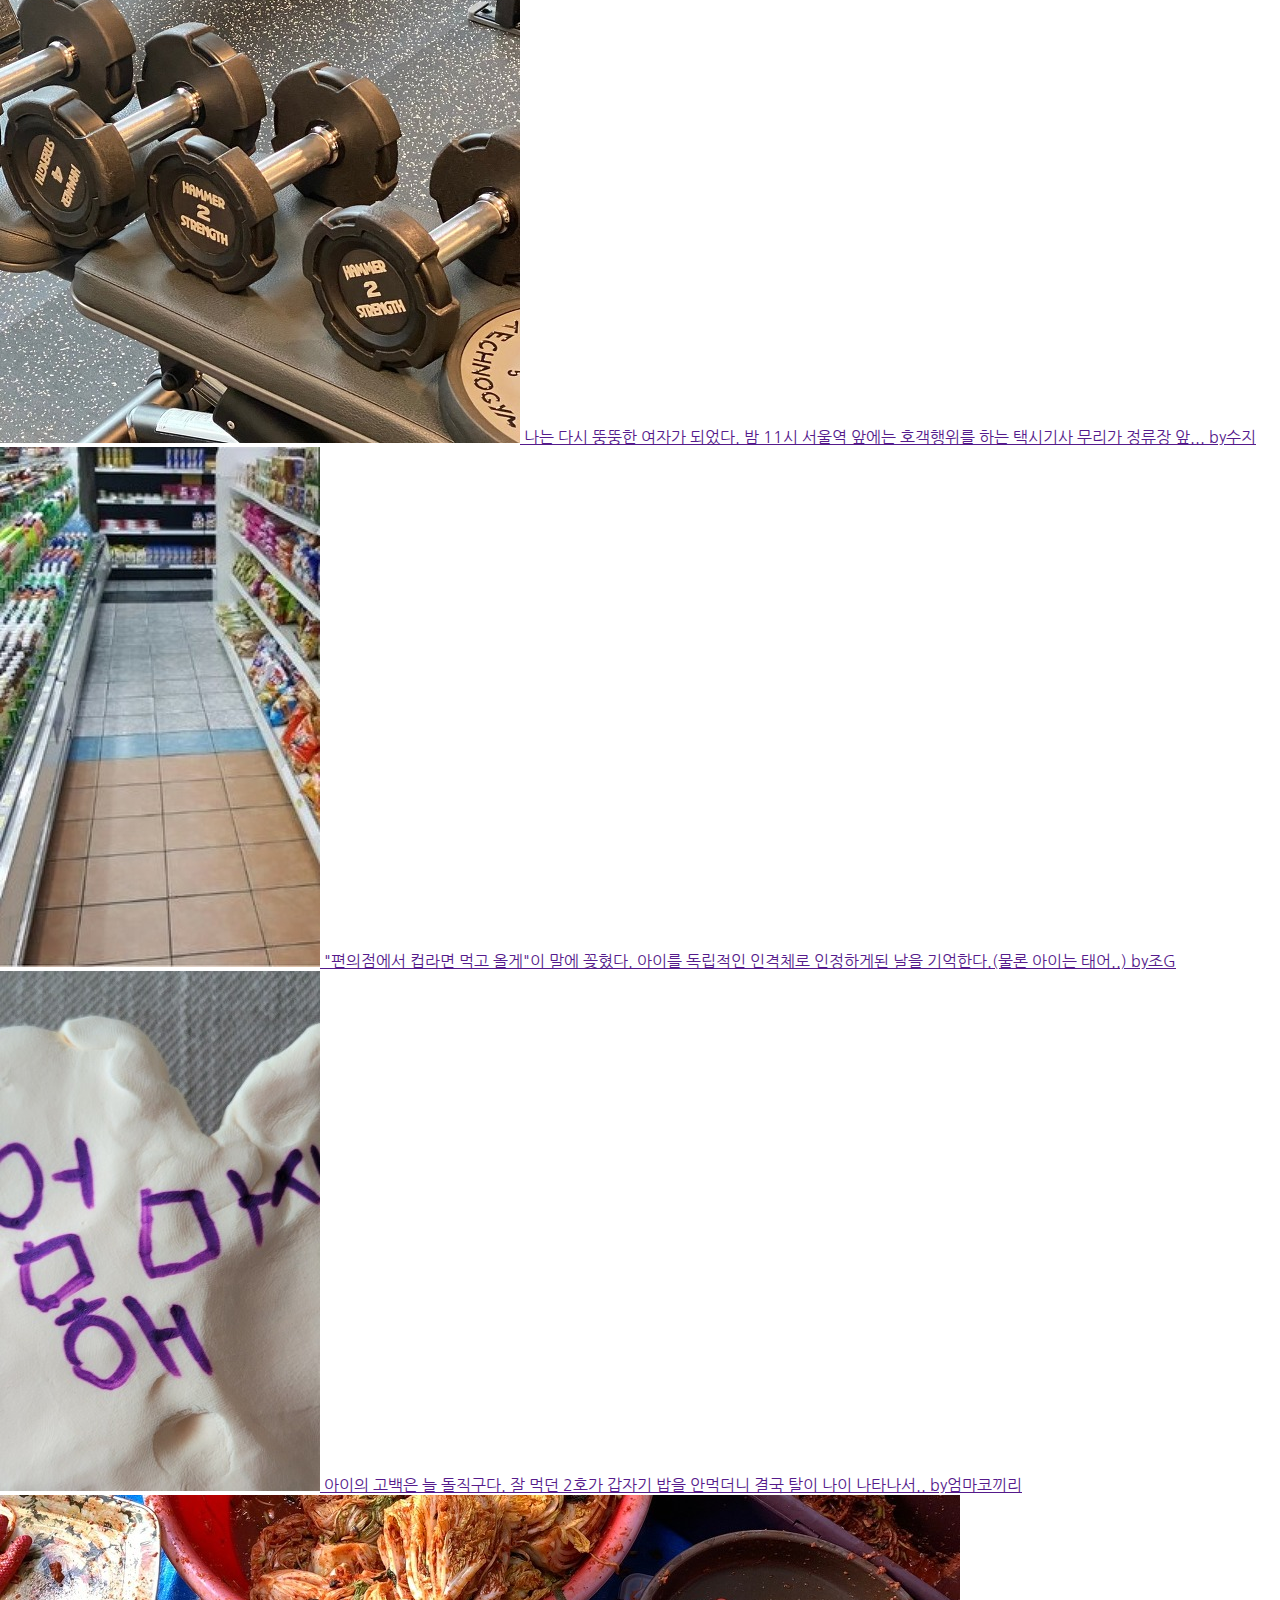
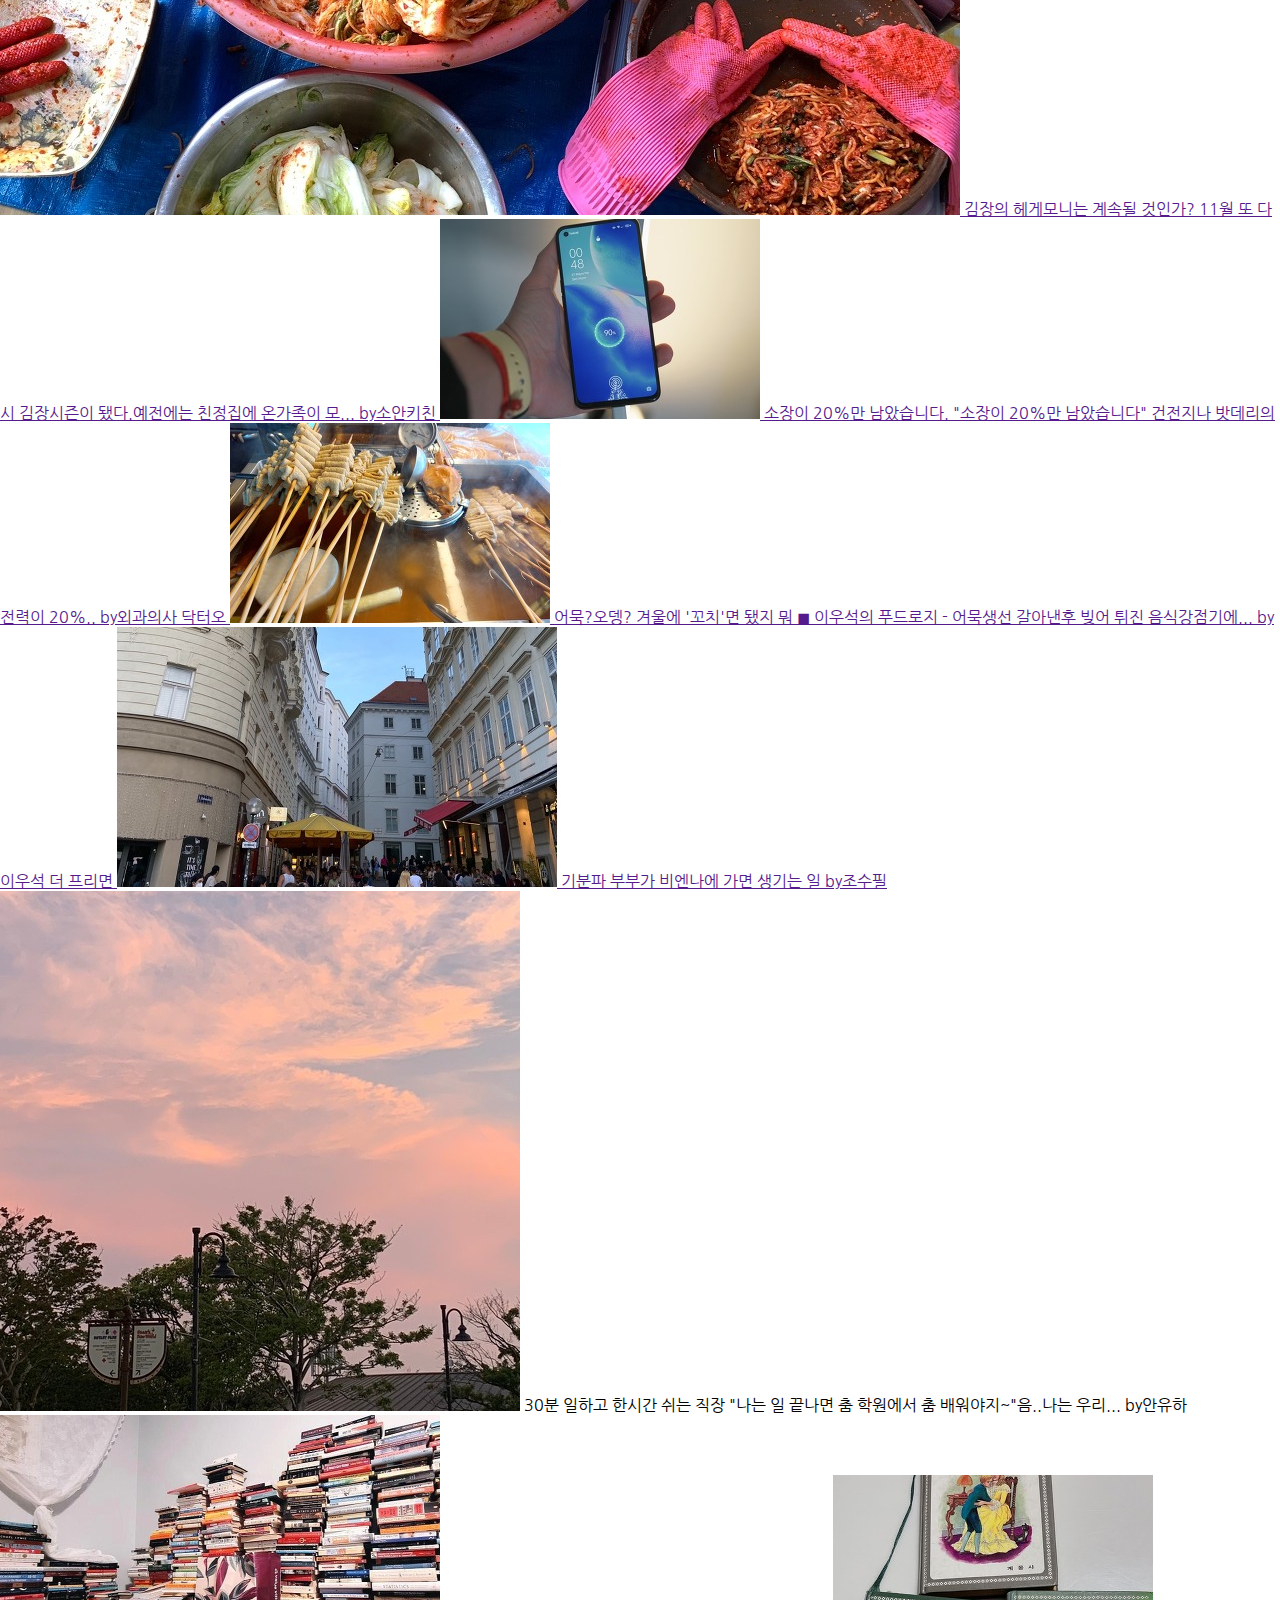
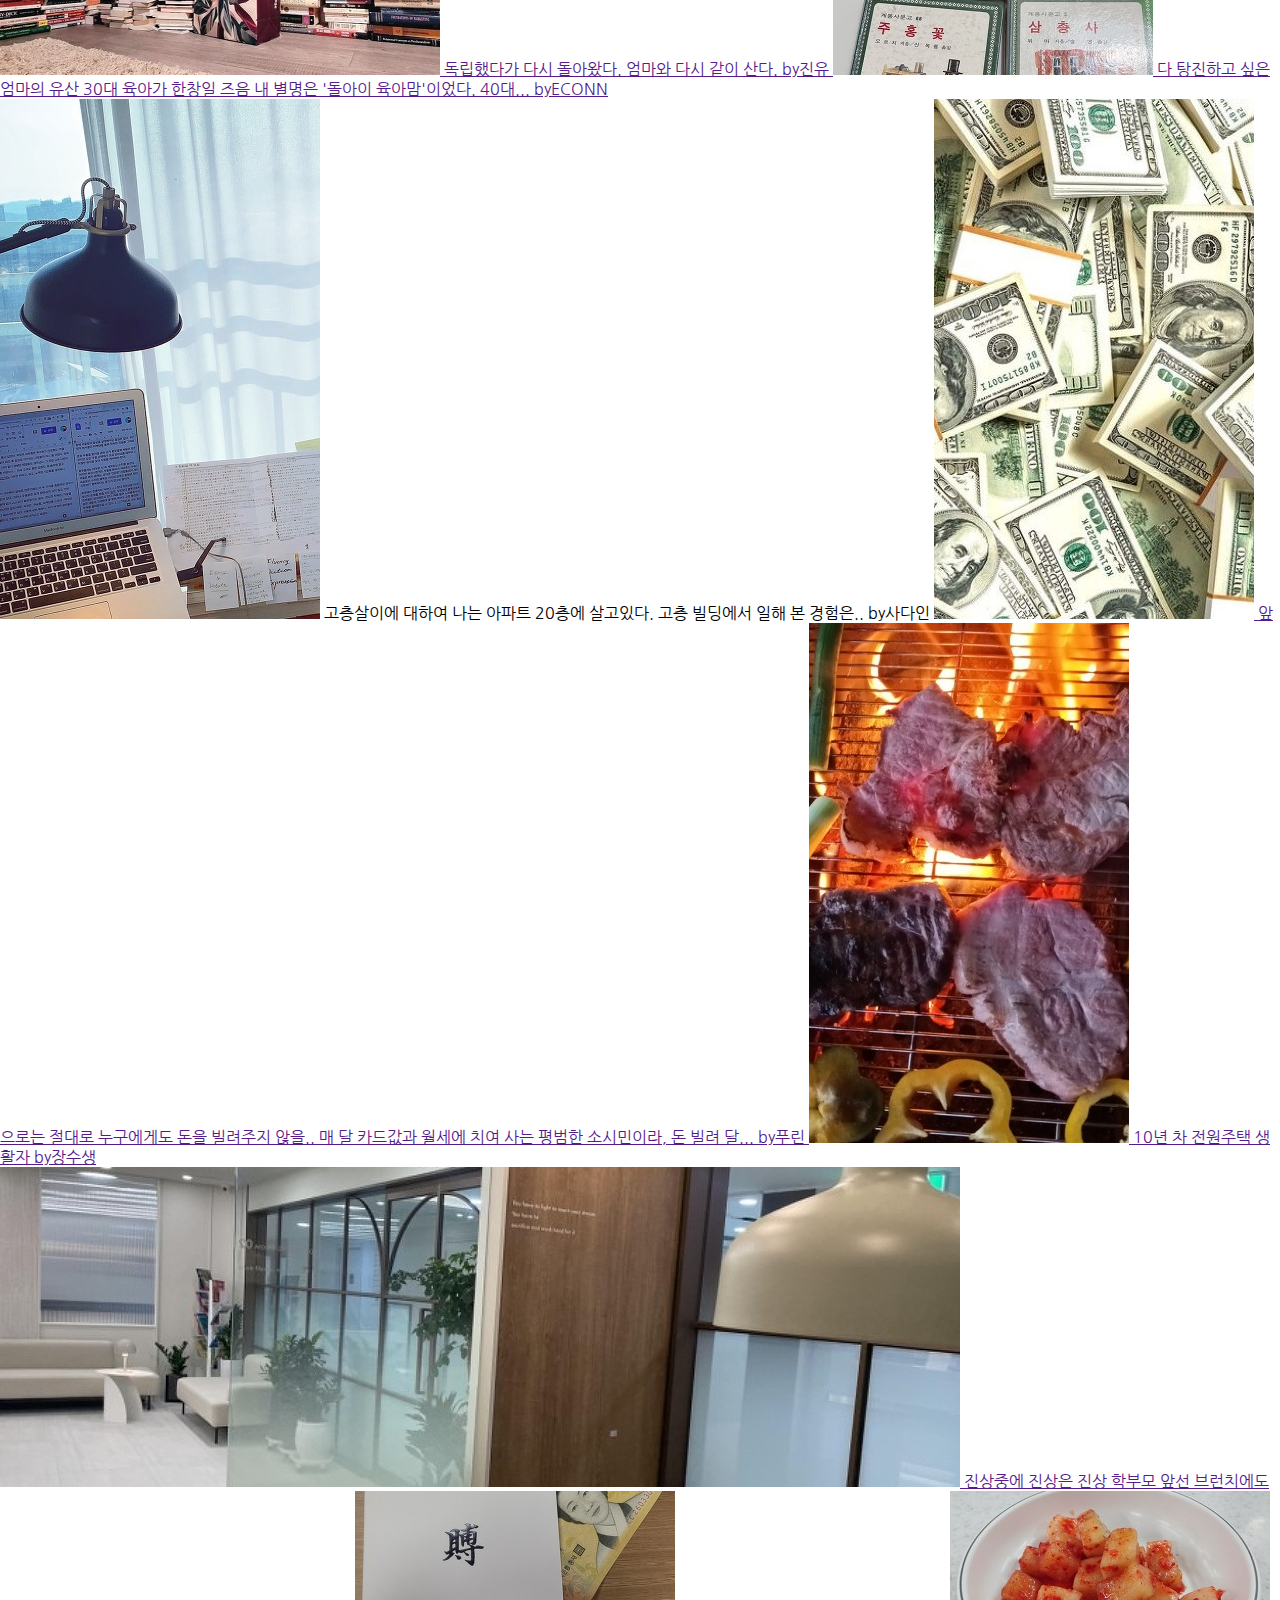
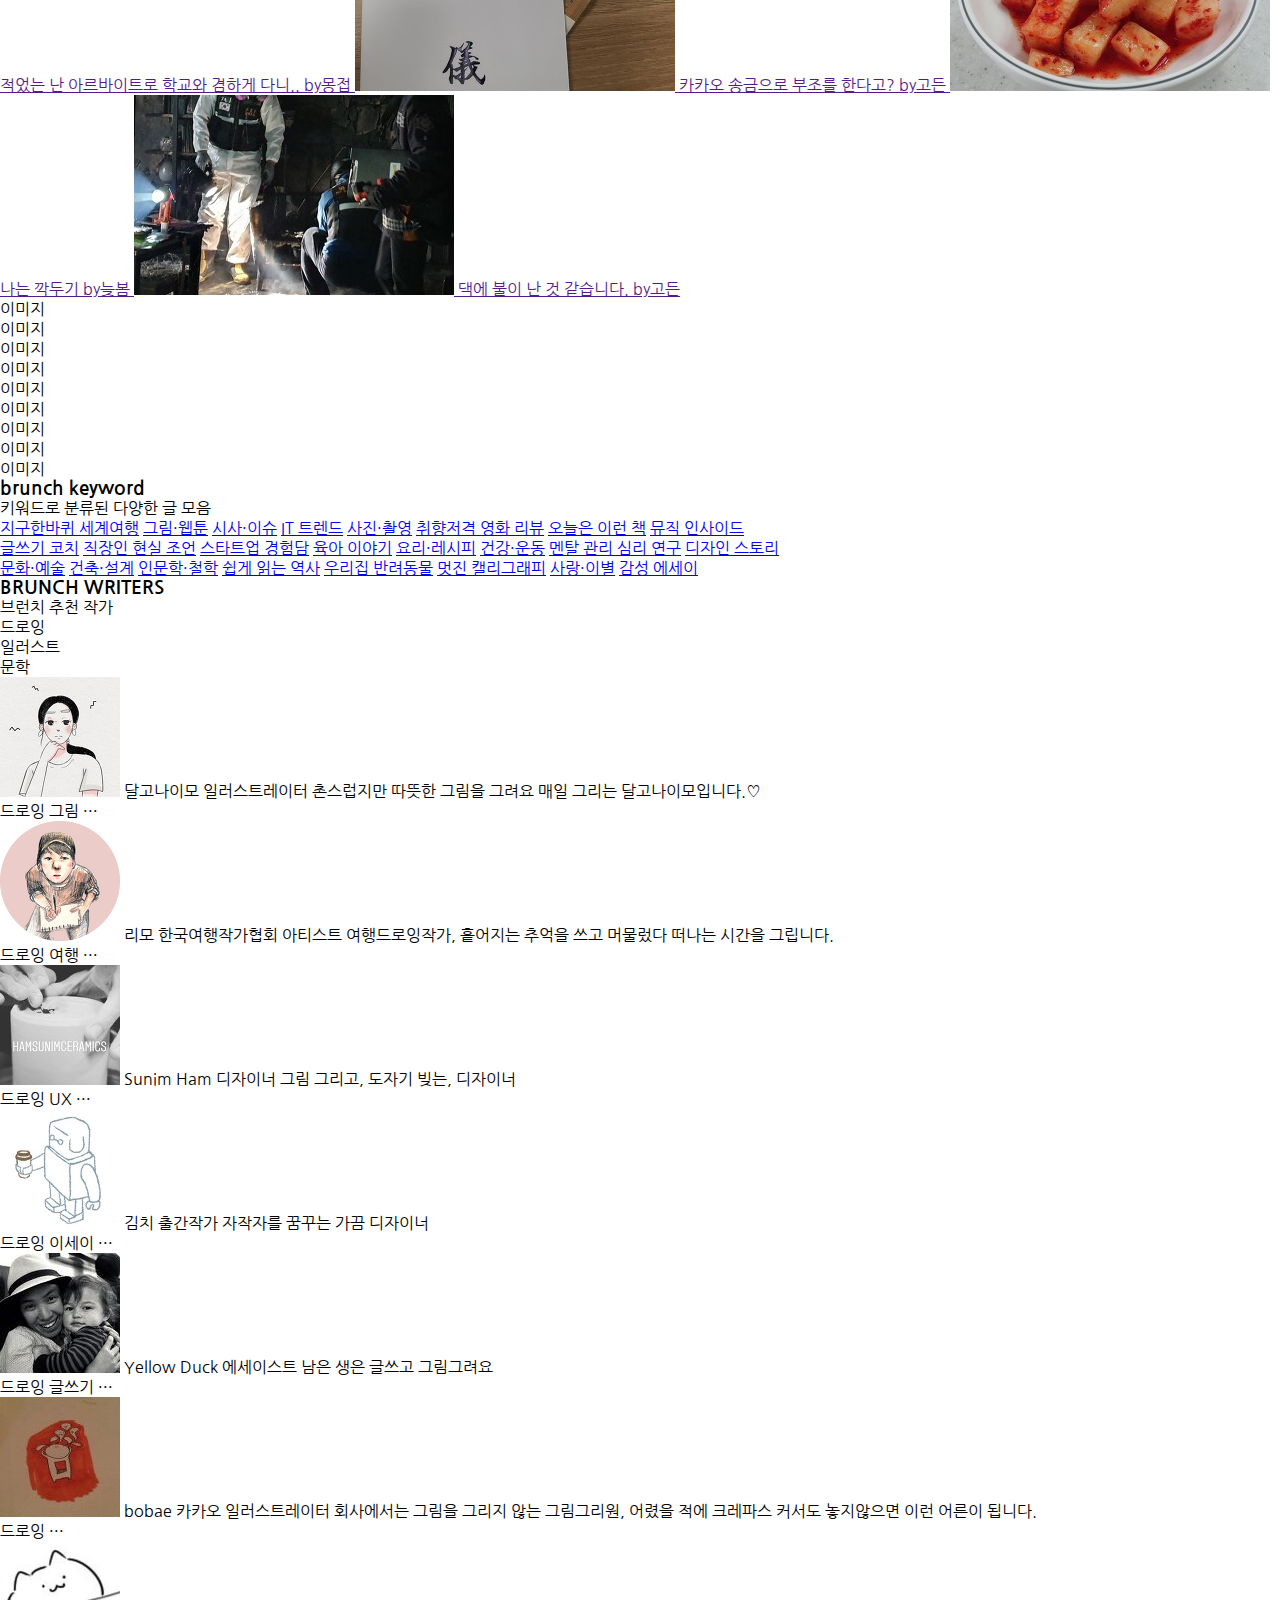
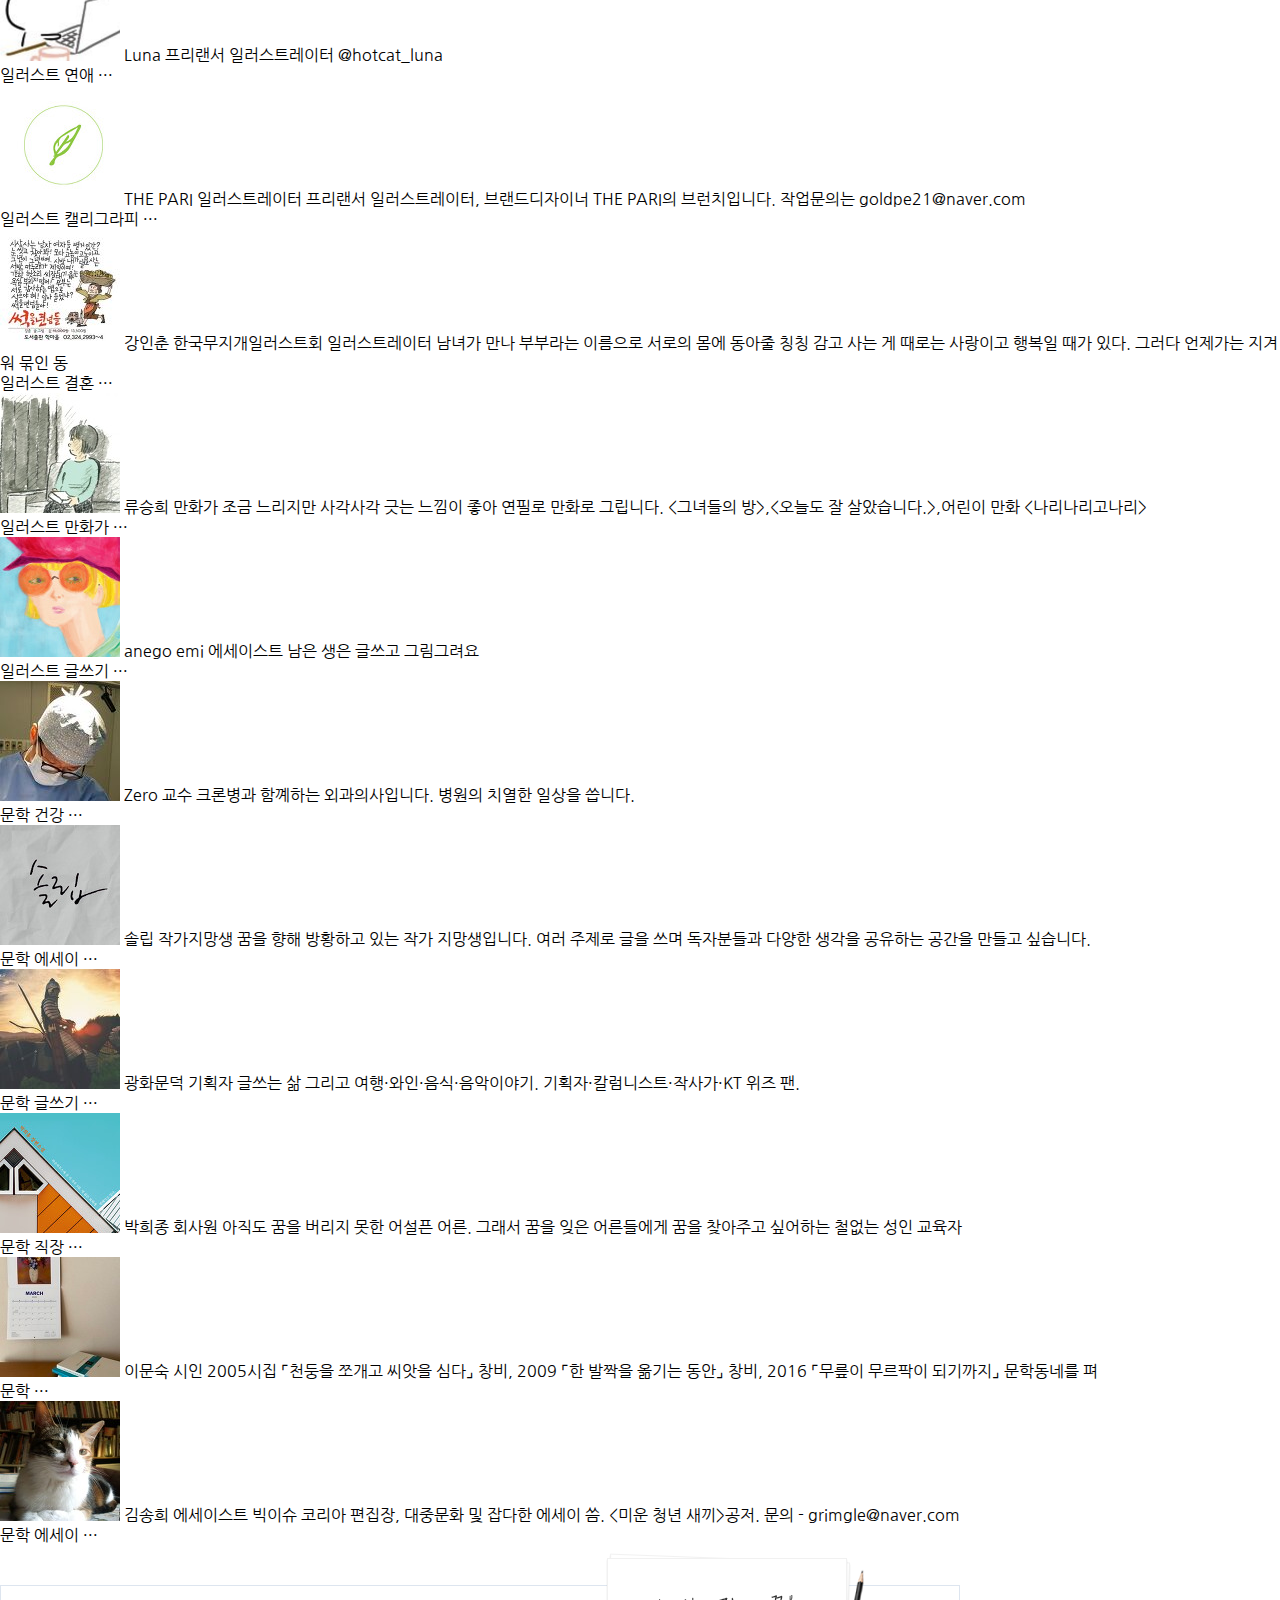
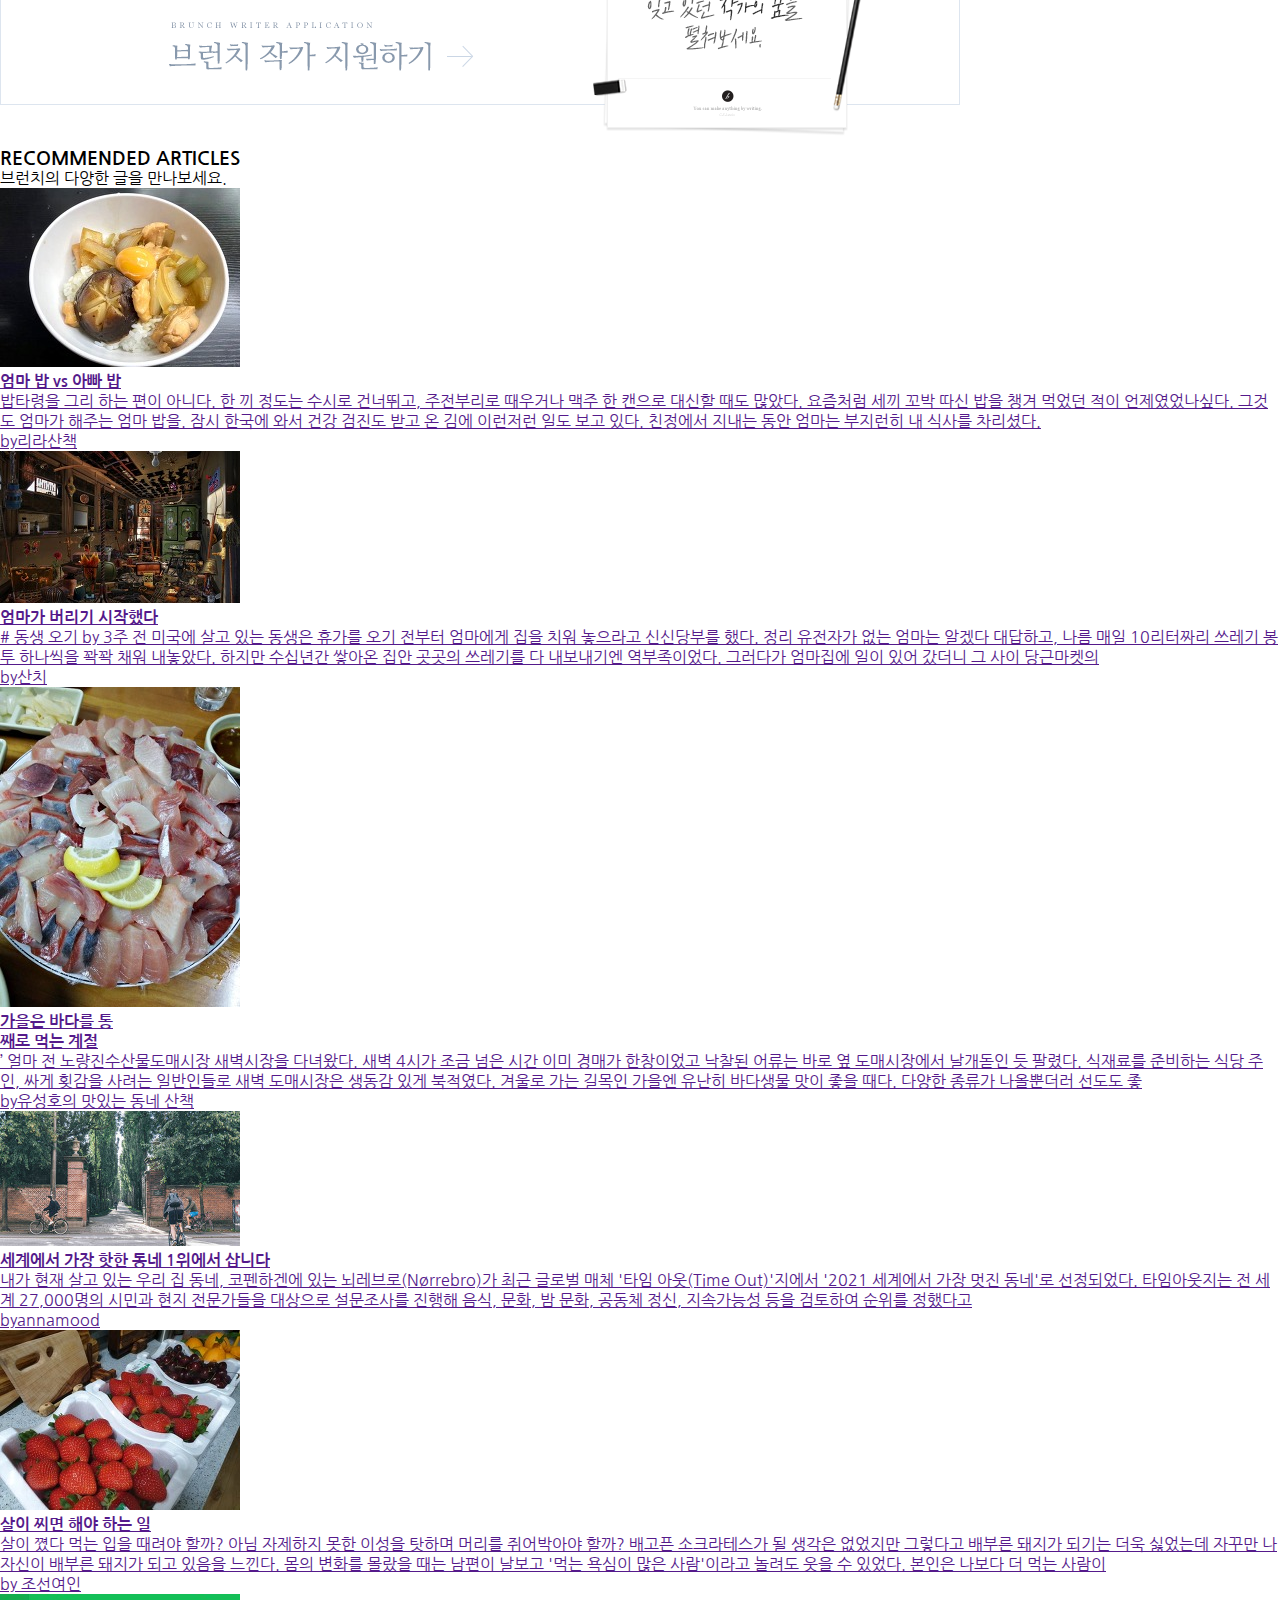
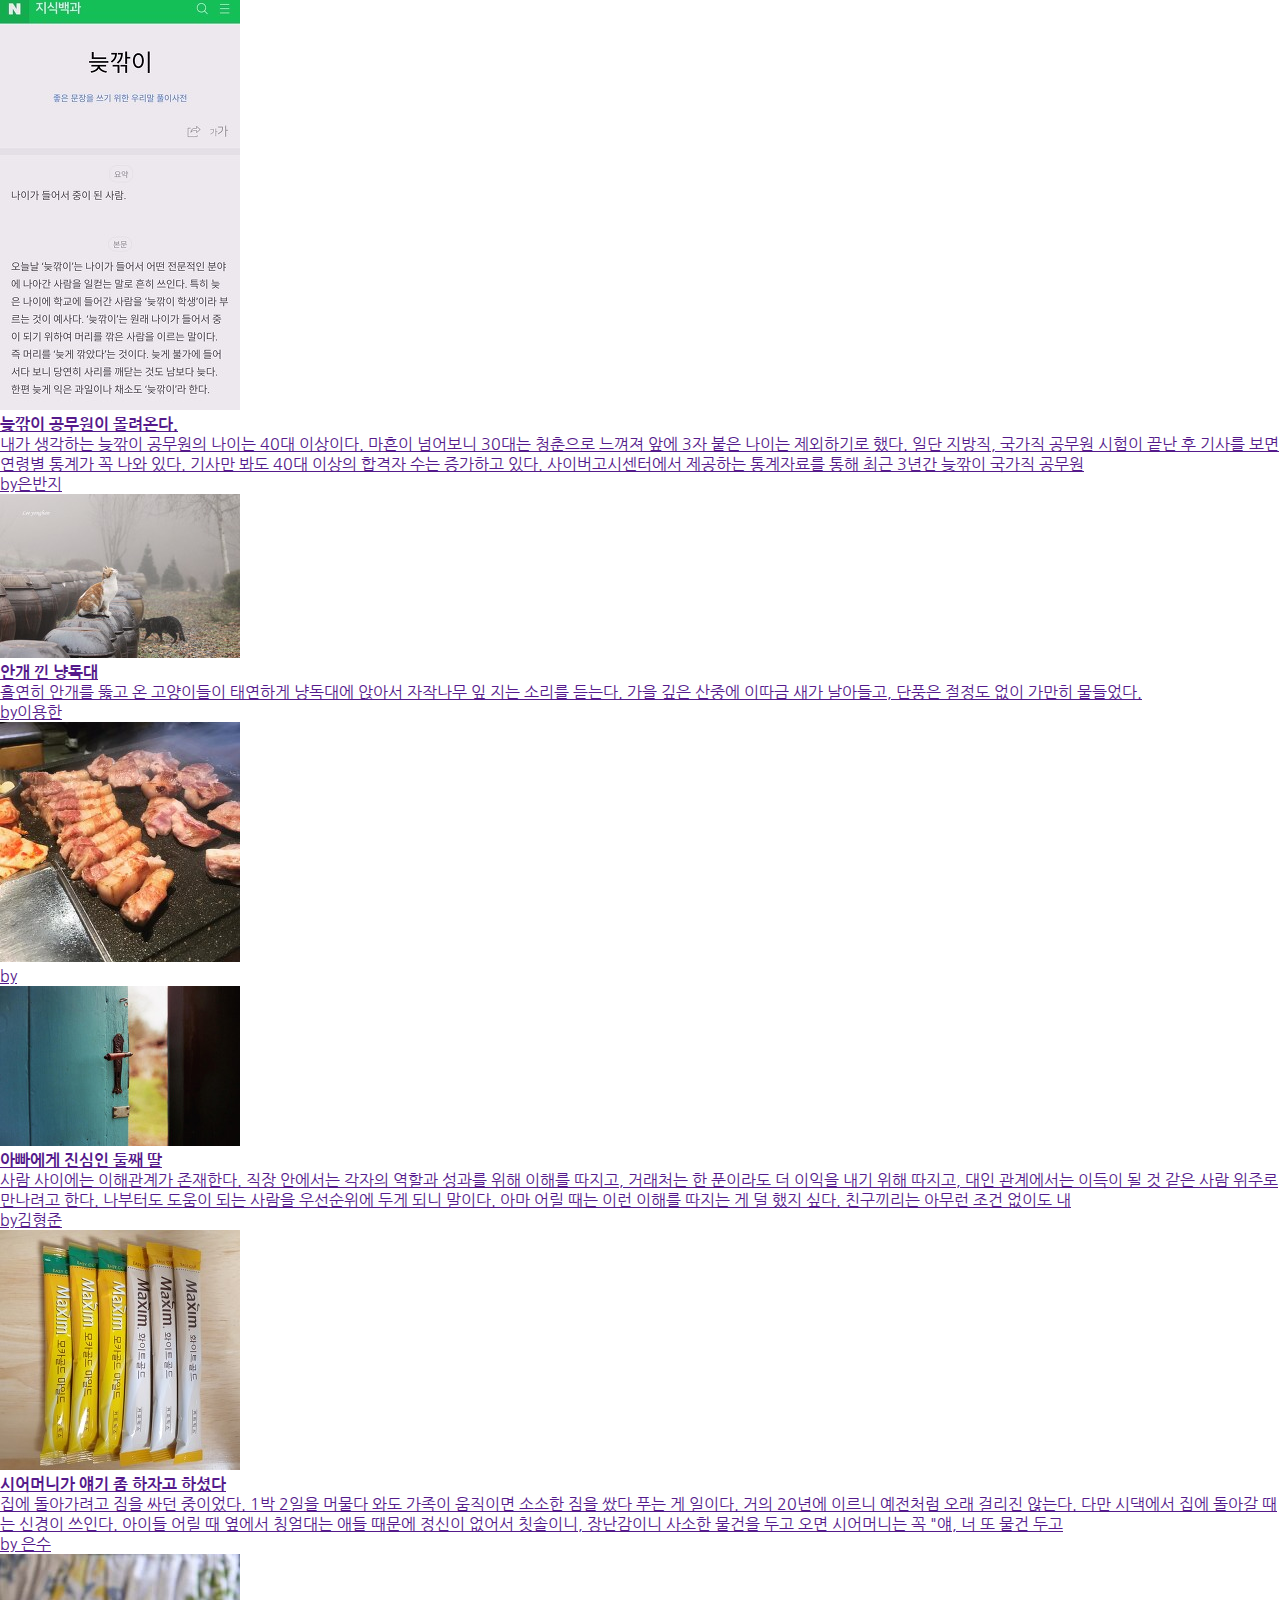
==== commit c06a4cdb: "베스킨라빈스 search 추가/brunch html 업데이트" ====
--- a/brunch/index.html
+++ b/brunch/index.html
@@ -6,15 +6,26 @@
     <meta http-equiv="X-UA-Compatible" content="IE=edge">
     <meta name="viewport" content="width=device-width, initial-scale=1.0">
     <title>brunch by EunjiBeak</title>
+    <link rel="stylesheet" href="style.css">
 </head>
 
 <body>
+    <!-- 헤더 -->
     <header>
         <!-- 스크롤이 일정px 까지 올라가면 hide가 떠야함 -->
         <div id="ribbon">
-            <img class="riddon_hide" src="img/ridoon_hide.png" alt="수고했어 오늘도 프로모션">
-            <img class="riddon" src="img/riddon.png" alt="수고했어 오늘도 프로모션">
+            <div class="ribbon-hide">
+                <a href="">
+                    <img id="ribbon-hide-img" src="img/ridoon_hide.png" alt="수고했어 오늘도 프로모션">
+                </a>
+            </div>
+            <div class="ribbon-show">
+                <a href="">
+                    <img id="ribbon-show-img" src="img/riddon.png" alt="수고했어 오늘도 프로모션">
+                </a>
+            </div>
         </div>
+        <!-- 헤더탑 / 로고+메뉴부분 -->
         <nav id="header-top">
             <div class="hambuger">아이콘</div>
             <h1>
@@ -23,15 +34,16 @@
             <button class="btn_start">시작하기</button>
             <div class="search">아이콘</div>
         </nav>
-        <section class="sub-menu">
-            <div class="sub-menu-top">
+        <!-- side-menu -->
+        <section class="side-menu">
+            <div class="side-menu-top">
                 <div>로고</div>
                 <p>You can make anything by writing</p>
                 <p>- C.S.Lewis -</p>
                 <button class="sub-btn-start">브런치 시작하기</button>
             </div>
 
-            <div class="sub-menu-bottom">
+            <div class="side-menu-bottom">
                 <div class="brunch-home">
                     <ul>
                         <li>
@@ -59,7 +71,9 @@
             </div>
         </section>
     </header>
+    <!-- 메인 영역 -->
     <main>
+        <!-- 배너 -->
         <section id="banner">
             <div class="banner-content">
                 <h3 class="banner-title">글이 작품이 되는 공간, 브런치<span></span></h3>
@@ -74,8 +88,12 @@
                 <span>글쓰기 약속 알림 기능 추가 안내</span>
             </p>
         </section>
+
+        <!-- 슬라이드 구성 -->
         <section id="brunch-slide">
+            <!-- 슬라이드 내용 -->
             <ul>
+                <!-- 슬라이드 페이지1 -->
                 <li class="page1">
                     <span>
                         <a href="#">
@@ -100,6 +118,7 @@
                         <span><span>by</span>여훈느</span>
                     </a>
                 </li>
+                <!-- 슬라이드 페이지2 -->
                 <!-- span 2필요 -->
                 <li class="page2">
                     <a href="">
@@ -120,6 +139,7 @@
                         <span><span>by</span>병탄유리</span>
                     </a>
                 </li>
+                <!-- 슬라이드 페이지3 -->
                 <li class="page3">
                     <a href="">
                         <img src="img/slide/7.jpeg" alt="">
@@ -141,6 +161,7 @@
                         <span><span>by</span>선아키</span>
                     </a>
                 </li>
+                <!-- 슬라이드 페이지4 -->
                 <!-- 1번만 span2 필요 -->
                 <li class="page4">
                     <a href="">
@@ -159,6 +180,7 @@
                         <span><span>by</span>성의</span>
                     </a>
                 </li>
+                <!-- 슬라이드 페이지5 -->
                 <!-- span2 필요 -->
                 <li class="page5">
                     <a href="">
@@ -179,6 +201,7 @@
                         <span><span>by</span>엄마코끼리</span>
                     </a>
                 </li>
+                <!-- 슬라이드 페이지6 -->
                 <!-- 1만 span2 필요 -->
                 <li class="page6">
                     <a href="">
@@ -205,6 +228,7 @@
                         <span><span>by</span>조수필</span>
                     </a>
                 </li>
+                <!-- 슬라이드 페이지7 -->
                 <!-- 1만 필요 -->
                 <li class="page7">
                     <img src="img/slide/21.jpeg" alt="">
@@ -224,7 +248,7 @@
                         <span><span>by</span>ECONN</span>
                     </a>
                 </li>
-
+                <!-- 슬라이드 페이지8 -->
                 <!-- span2 필요 -->
                 <li class="page8">
                     <img src="img/slide/24.jpeg" alt="">
@@ -244,6 +268,7 @@
                         <span><span>by</span>장수생</span>
                     </a>
                 </li>
+                <!-- 슬라이드 페이지9 -->
                 <!-- 1만 필요 -->
                 <li class="page9">
                     <a href="">
@@ -269,30 +294,34 @@
                     </a>
                 </li>
             </ul>
-
+            <!-- 슬라이드 버튼 -->
             <div>
                 <span class="prev"></span>
                 <span class="next"></span>
             </div>
-
+            <!-- 슬라이드 인덱스 배경화면으로 이미지 클립 -->
             <div class="slide-index">
                 <ul>
-                    <li></li>
-                    <li></li>
-                    <li></li>
-                    <li></li>
-                    <li></li>
-                    <li></li>
-                    <li></li>
-                    <li></li>
-                    <li></li>
+                    <li>이미지</li>
+                    <li>이미지</li>
+                    <li>이미지</li>
+                    <li>이미지</li>
+                    <li>이미지</li>
+                    <li>이미지</li>
+                    <li>이미지</li>
+                    <li>이미지</li>
+                    <li>이미지</li>
                 </ul>
             </div>
         </section>
+
+        <!-- 브런치 키워드 영역 -->
         <section id="brunch-keyword">
             <h3 class="title">brunch keyword</h3>
             <p class="sub-title">키워드로 분류된 다양한 글 모음</p>
 
+
+            <!--키워드 그리드 -->
             <div class="keyword">
                 <ul>
                     <li class="grid-row">
@@ -327,95 +356,518 @@
                     </li>
                 </ul>
             </div>
+
         </section>
+
+
+        <!-- 브런치 작가 -->
         <section id="brunch-writers">
-             <h3 class="title">BRUNCH WRITERS</h3>
-             <p class="sub-title">브런치 추천 작가</p>
-             <nav class="brunch-writers">
-                 <ul>
-                     <li>드로잉</li>
-                     <li>일러스트</li>
-                     <li>문학</li>
-                 </ul>
-             </nav>
-
-              <div class="brunch-writer-content">
-                  <article class="writer">
-                      <div>
+            <!-- 제목영역 -->
+            <h3 class="title">BRUNCH WRITERS</h3>
+            <p class="sub-title">브런치 추천 작가</p>
+            <!-- tag 별 추천작자 -->
+            <nav class="brunch-writer-tag">
+                <ul>
+                    <li>드로잉</li>
+                    <li>일러스트</li>
+                    <li>문학</li>
+                </ul>
+            </nav>
+
+
+            <!-- 드로잉 -->
+            <div class="brunch-writer-drawing">
+                <!-- writer1 -->
+                <article class="writer">
+                    <div>
+                        <span class="writer-profile"><img src="img/writer/drawing1.jpeg" alt=""></span>
+                        <span class="writer-name">달고나이모</span>
+                        <span class="writer-description">일러스트레이터</span>
+                        <span class="writer-comment">촌스럽지만 따뜻한 그림을 그려요 매일 그리는 달고나이모입니다.♡</span>
+                    </div>
+                    <div class="writer-tag">
+                        <span>드로잉</span>
+                        <span>그림</span>
+                        <span>&middot;&middot;&middot;</span>
+                    </div>
+                </article>
+                <!-- writer2 -->
+                <article class="writer">
+                    <div>
+                        <span class="writer-profile"><img src="img/writer/drawing2.png" alt=""></span>
+                        <span class="writer-name">리모</span>
+                        <span class="writer-description">한국여행작가협회 아티스트</span>
+                        <span class="writer-comment">여행드로잉작가, 흩어지는 추억을 쓰고 머물렀다 떠나는 시간을 그립니다.</span>
+                    </div>
+
+                    <div class="writer-tag">
+                        <span>드로잉</span>
+                        <span>여행</span>
+                        <span>&middot;&middot;&middot;</span>
+                    </div>
+                </article>
+                <!-- writer3 -->
+                <article class="writer">
+                    <div>
+                        <span class="writer-profile"><img src="img/writer/drawing3.jpeg" alt=""></span>
+                        <span class="writer-name">Sunim Ham</span>
+                        <span class="writer-description">디자이너</span>
+                        <span class="writer-comment">그림 그리고, 도자기 빚는, 디자이너</span>
+                    </div>
+
+                    <div class="writer-tag">
+                        <span>드로잉</span>
+                        <span>UX</span>
+                        <span>&middot;&middot;&middot;</span>
+                    </div>
+                </article>
+                <!-- writer4 -->
+                <article class="writer">
+                    <div>
+                        <span class="writer-profile"><img src="img/writer/drawing4.jpeg" alt=""></span>
+                        <span class="writer-name">김치</span>
+                        <span class="writer-description">출간작가</span>
+                        <span class="writer-comment">자작자를 꿈꾸는 가끔 디자이너</span>
+                    </div>
+
+                    <div class="writer-tag">
+                        <span>드로잉</span>
+                        <span>이세이</span>
+                        <span>&middot;&middot;&middot;</span>
+                    </div>
+                </article>
+                <!-- writer5 -->
+                <article class="writer">
+                    <div>
+                        <span class="writer-profile"><img src="img/writer/drawing5.jpeg" alt=""></span>
+                        <span class="writer-name">Yellow Duck</span>
+                        <span class="writer-description">에세이스트</span>
+                        <span class="writer-comment">남은 생은 글쓰고 그림그려요</span>
+                    </div>
+
+                    <div class="writer-tag">
+                        <span>드로잉</span>
+                        <span>글쓰기</span>
+                        <span>&middot;&middot;&middot;</span>
+                    </div>
+                </article>
+                <!-- writer6 -->
+                <article class="writer">
+                    <div>
+                        <span class="writer-profile"><img src="img/writer/drawing6.jpeg" alt=""></span>
+                        <span class="writer-name">bobae</span>
+                        <span class="writer-description">카카오 일러스트레이터</span>
+                        <span class="writer-comment">회사에서는 그림을 그리지 않는 그림그리원, 어렸을 적에 크레파스 커서도 놓지않으면 이런 어른이 됩니다.</span>
+                    </div>
+
+                    <div class="writer-tag">
+                        <span>드로잉</span>
+                        <span>&middot;&middot;&middot;</span>
+                    </div>
+                </article>
+            </div>
+
+            <!-- 일러스트 -->
+            <div class="brunch-writer-illust">
+                <!-- writer1 -->
+                <article class="writer">
+                    <div>
                         <span class="writer-profile"><img src="img/writer/1.png" alt=""></span>
                         <span class="writer-name">Luna</span>
                         <span class="writer-description">프리랜서 일러스트레이터</span>
                         <span class="writer-comment">@hotcat_luna</span>
-                      </div>
-
-                      <div class="writer-tag">
-                          <span>일러스트</span>
-                          <span>연애</span>
-                          <span>&middot;&middot;&middot;</span>
-                      </div>
-                  </article>
-                  <article class="writer">
+                    </div>
+                    <div class="writer-tag">
+                        <span>일러스트</span>
+                        <span>연애</span>
+                        <span>&middot;&middot;&middot;</span>
+                    </div>
+                </article>
+                <!-- writer2 -->
+                <article class="writer">
                     <div>
                         <span class="writer-profile"><img src="img/writer/2.jpeg" alt=""></span>
                         <span class="writer-name">THE PARI</span>
                         <span class="writer-description">일러스트레이터</span>
-                        <span class="writer-comment">프리랜서 일러스트레이터, 브랜드디자이너 THE PARI의 브런치입니다. 작업문의는 goldpe21@naver.com</span>
-                      </div>
-
-                      <div class="writer-tag">
-                          <span>일러스트</span>
-                          <span>캘리그라피</span>
-                          <span>&middot;&middot;&middot;</span>
-                      </div>
-                  </article>
-                  <article class="writer">
+                        <span class="writer-comment">프리랜서 일러스트레이터, 브랜드디자이너 THE PARI의 브런치입니다. 작업문의는
+                            goldpe21@naver.com</span>
+                    </div>
+
+                    <div class="writer-tag">
+                        <span>일러스트</span>
+                        <span>캘리그라피</span>
+                        <span>&middot;&middot;&middot;</span>
+                    </div>
+                </article>
+                <!-- writer3 -->
+                <article class="writer">
                     <div>
                         <span class="writer-profile"><img src="img/writer/3.jpeg" alt=""></span>
                         <span class="writer-name">강인춘</span>
                         <span class="writer-description">한국무지개일러스트회 일러스트레이터</span>
-                        <span class="writer-comment">남녀가 만나 부부라는 이름으로 서로의 몸에 동아줄 칭칭 감고 사는 게 때로는 사랑이고 행복일 때가 있다. 그러다 언제가는 지겨워 묶인 동</span>
-                      </div>
-
-                      <div class="writer-tag">
-                          <span>일러스트</span>
-                          <span>결혼</span>
-                          <span>&middot;&middot;&middot;</span>
-                      </div>
-                  </article>
-                  <article class="writer">
+                        <span class="writer-comment">남녀가 만나 부부라는 이름으로 서로의 몸에 동아줄 칭칭 감고 사는 게 때로는 사랑이고 행복일 때가 있다. 그러다 언제가는
+                            지겨워 묶인 동</span>
+                    </div>
+
+                    <div class="writer-tag">
+                        <span>일러스트</span>
+                        <span>결혼</span>
+                        <span>&middot;&middot;&middot;</span>
+                    </div>
+                </article>
+                <!-- writer4 -->
+                <article class="writer">
                     <div>
                         <span class="writer-profile"><img src="img/writer/4.jpeg" alt=""></span>
                         <span class="writer-name">류승희</span>
                         <span class="writer-description">만화가</span>
-                        <span class="writer-comment">조금 느리지만 사각사각 긋는 느낌이 좋아 연필로 만화로 그립니다. &lt;그녀들의 방&gt;,&lt;오늘도 잘 살았습니다.&gt;,어린이 만화 &lt;나리나리고나리&gt;</span>
-                      </div>
-
-                      <div class="writer-tag">
-                          <span>일러스트</span>
-                          <span>만화가</span>
-                          <span>&middot;&middot;&middot;</span>
-                      </div>
-                  </article>
-                  <article class="writer">
-                      <div>
-                          <div></div>
-                          <div></div>
-                      </div>
-                  </article>
-                  <article class="writer">
-                      <div>
-                          <div></div>
-                          <div></div>
-                      </div>
-                  </article>
-              </div>
+                        <span class="writer-comment">조금 느리지만 사각사각 긋는 느낌이 좋아 연필로 만화로 그립니다. &lt;그녀들의 방&gt;,&lt;오늘도 잘
+                            살았습니다.&gt;,어린이 만화 &lt;나리나리고나리&gt;</span>
+                    </div>
+
+                    <div class="writer-tag">
+                        <span>일러스트</span>
+                        <span>만화가</span>
+                        <span>&middot;&middot;&middot;</span>
+                    </div>
+                </article>
+                <!-- writer5 -->
+                <article class="writer">
+                    <div>
+                        <span class="writer-profile"><img src="img/writer/5.jpeg" alt=""></span>
+                        <span class="writer-name">anego emi</span>
+                        <span class="writer-description">에세이스트</span>
+                        <span class="writer-comment">남은 생은 글쓰고 그림그려요</span>
+                    </div>
+
+                    <div class="writer-tag">
+                        <span>일러스트</span>
+                        <span>글쓰기</span>
+                        <span>&middot;&middot;&middot;</span>
+                    </div>
+
+
+                    <!-- 문학 -->
+                    <div class="brunch-writer-illust">
+                        <!-- writer1 -->
+                        <article class="writer">
+                            <div>
+                                <span class="writer-profile"><img src="img/writer/munhak1.jpeg" alt=""></span>
+                                <span class="writer-name">Zero</span>
+                                <span class="writer-description">교수</span>
+                                <span class="writer-comment">크론병과 함꼐하는 외과의사입니다. 병원의 치열한 일상을 씁니다.</span>
+                            </div>
+                            <div class="writer-tag">
+                                <span>문학</span>
+                                <span>건강</span>
+                                <span>&middot;&middot;&middot;</span>
+                            </div>
+                        </article>
+                        <!-- writer2 -->
+                        <article class="writer">
+                            <div>
+                                <span class="writer-profile"><img src="img/writer/munhak2.jpeg" alt=""></span>
+                                <span class="writer-name">솔립</span>
+                                <span class="writer-description">작가지망생</span>
+                                <span class="writer-comment">꿈을 향해 방황하고 있는 작가 지망생입니다. 여러 주제로 글을 쓰며 독자분들과 다양한 생각을 공유하는
+                                    공간을 만들고 싶습니다.</span>
+                            </div>
+
+                            <div class="writer-tag">
+                                <span>문학</span>
+                                <span>에세이</span>
+                                <span>&middot;&middot;&middot;</span>
+                            </div>
+                        </article>
+                        <!-- writer3 -->
+                        <article class="writer">
+                            <div>
+                                <span class="writer-profile"><img src="img/writer/munhak3.jpeg" alt=""></span>
+                                <span class="writer-name">광화문덕</span>
+                                <span class="writer-description">기획자</span>
+                                <span class="writer-comment">글쓰는 삶 그리고 여행&middot;와인&middot;음식&middot;음악이야기.
+                                    기획자&middot;칼럼니스트&middot;작사가&middot;KT 위즈 팬.</span>
+                            </div>
+
+                            <div class="writer-tag">
+                                <span>문학</span>
+                                <span>글쓰기</span>
+                                <span>&middot;&middot;&middot;</span>
+                            </div>
+                        </article>
+                        <!-- writer4 -->
+                        <article class="writer">
+                            <div>
+                                <span class="writer-profile"><img src="img/writer/munhak4.jpeg" alt=""></span>
+                                <span class="writer-name">박희종</span>
+                                <span class="writer-description">회사원</span>
+                                <span class="writer-comment">아직도 꿈을 버리지 못한 어설픈 어른. 그래서 꿈을 잊은 어른들에게 꿈을 찾아주고 싶어하는 철없는 성인
+                                    교육자</span>
+                            </div>
+
+                            <div class="writer-tag">
+                                <span>문학</span>
+                                <span>직장</span>
+                                <span>&middot;&middot;&middot;</span>
+                            </div>
+                        </article>
+                        <!-- writer5 -->
+                        <article class="writer">
+                            <div>
+                                <span class="writer-profile"><img src="img/writer/munhak5.jpeg" alt=""></span>
+                                <span class="writer-name">이문숙</span>
+                                <span class="writer-description">시인</span>
+                                <span class="writer-comment">2005시집 ⌜천둥을 쪼개고 씨앗을 심다⌟ 창비, 2009 ⌜한 발짝을 옮기는 동안⌟ 창비, 2016
+                                    ⌜무릎이 무르팍이 되기까지⌟ 문학동네를 펴</span>
+                            </div>
+
+                            <div class="writer-tag">
+                                <span>문학</span>
+                                <span>&middot;&middot;&middot;</span>
+                            </div>
+                        </article>
+                        <!-- writer6 -->
+                        <article class="writer">
+                            <div>
+                                <span class="writer-profile"><img src="img/writer/munhak6.jpeg" alt=""></span>
+                                <span class="writer-name">김송희</span>
+                                <span class="writer-description">에세이스트</span>
+                                <span class="writer-comment">빅이슈 코리아 편집장, 대중문화 및 잡다한 에세이 씀. &lt;미운 청년 새끼&gt;공저. 문의 -
+                                    grimgle@naver.com</span>
+                            </div>
+
+                            <div class="writer-tag">
+                                <span>문학</span>
+                                <span>에세이</span>
+                                <span>&middot;&middot;&middot;</span>
+                            </div>
+                        </article>
+                    </div>
         </section>
-        <section>
-
+        <section id="writer-apply">
+            <div>
+                <img src="img/writer-apply.png" alt="브런치 작가 지원하기">
+            </div>
         </section>
+        <!-- 추전 아티클 -->
+        <section id="recommanded">
+            <h3 class="title">RECOMMENDED ARTICLES</h3>
+            <p class="sub-title">브런치의 다양한 글을 만나보세요.</p>
+
+            <div class="recommanded-slide">
+                <ul>
+                    <li>
+                        <a href="">
+                            <div><img src="img/recommend/1.jpeg" alt=""></ㅇ>
+                                <div><strong>엄마 밥 vs 아빠 밥</strong></div>
+                                <p>밥타령을 그리 하는 편이 아니다. 한 끼 정도는 수시로 건너뛰고, 주전부리로 때우거나 맥주 한 캔으로 대신할 때도 많았다. 요즘처럼 세끼 꼬박 따신 밥을
+                                    챙겨 먹었던 적이 언제였었나싶다. 그것도 엄마가 해주는 엄마 밥을. 잠시 한국에 와서 건강 검진도 받고 온 김에 이런저런 일도 보고 있다. 친정에서
+                                    지내는
+                                    동안 엄마는 부지런히 내 식사를 차리셨다. </p>
+
+
+                                <span><span class="info-by">by</span>리라산책</span>
+                        </a>
+                        <a href="">
+                            <div><img src="img/recommend/2.jpeg" alt=""></div>
+                            <div><strong>엄마가 버리기 시작했다</strong></div>
+                            <p># 동생 오기
+                                <span><span class="info-by">by</span></span> 3주 전 미국에 살고 있는 동생은 휴가를 오기 전부터 엄마에게 집을 치워
+                                놓으라고 신신당부를 했다. 정리 유전자가 없는 엄마는 알겠다 대답하고, 나름 매일 10리터짜리 쓰레기 봉투 하나씩을 꽉꽉 채워 내놓았다. 하지만 수십년간
+                                쌓아온 집안 곳곳의 쓰레기를 다 내보내기엔 역부족이었다. 그러다가 엄마집에 일이 있어 갔더니 그 사이 당근마켓의 </p>
+                            <span><span class="info-by">by</span>산치</span>
+                        </a>
+                        <a href="">
+                            <div><img src="img/recommend/3.jpeg" alt=""></div>
+                            <div><strong>가을은 바다를 통</div>째로 먹는 계절</strong>
+                            <p>’ 얼마 전 노량진수산물도매시장 새벽시장을 다녀왔다. 새벽 4시가 조금 넘은 시간 이미 경매가 한창이었고 낙찰된 어류는 바로 옆 도매시장에서 날개돋인 듯
+                                팔렸다. 식재료를 준비하는 식당 주인, 싸게 횟감을 사려는 일반인들로 새벽 도매시장은 생동감 있게 북적였다. 겨울로 가는 길목인 가을엔 유난히 바다생물 맛이
+                                좋을 때다. 다양한 종류가 나올뿐더러 선도도 좋</p>
+                            <span><span class="info-by">by</span>유성호의 맛있는 동네 산책</span>
+                        </a>
+                        <a href="">
+                            <div><img src="img/recommend/4.jpeg" alt=""></div>
+                            <div><strong>세계에서 가장 핫한 동네 1위에서 삽니다</strong></div>
+                            <p>내가 현재 살고 있는 우리 집 동네, 코펜하겐에 있는 뇌레브로(Nørrebro)가 최근 글로벌 매체 '타임 아웃(Time Out)'지에서 '2021 세계에서
+                                가장 멋진 동네'로 선정되었다. 타임아웃지는 전 세계 27,000명의 시민과 현지 전문가들을 대상으로 설문조사를 진행해 음식, 문화, 밤 문화, 공동체 정신,
+                                지속가능성 등을 검토하여 순위를 정했다고</p>
+                            <span><span class="info-by">by</span>annamood</span>
+                        </a>
+                        <a href="">
+                            <div><img src="img/recommend/5.jpeg" alt=""></div>
+                            <div><strong>살이 찌면 해야 하는 일</strong></div>
+                            <p>살이 쪘다 먹는 입을 때려야 할까? 아님 자제하지 못한 이성을 탓하며 머리를 쥐어박아야 할까? 배고픈 소크라테스가 될 생각은 없었지만 그렇다고 배부른 돼지가
+                                되기는 더욱 싫었는데 자꾸만 나 자신이 배부른 돼지가 되고 있음을 느낀다. 몸의 변화를 몰랐을 때는 남편이 날보고 '먹는 욕심이 많은 사람'이라고 놀려도 웃을
+                                수 있었다. 본인은 나보다 더 먹는 사람이</p>
+                            <span><span class="info-by">by</span> 조선여인</span>
+                        </a>
+                    </li>
+                    <li>
+                        <a href="">
+                            <div><img src="img/recommend/6.jpeg" alt=""></div>
+                            <div><strong>늦깎이 공무원이 몰려온다.</strong></div>
+                            <p>내가 생각하는 늦깎이 공무원의 나이는 40대 이상이다. 마흔이 넘어보니 30대는 청춘으로 느껴져 앞에 3자 붙은 나이는 제외하기로 했다. 일단 지방직, 국가직
+                                공무원 시험이 끝난 후 기사를 보면 연령별 통계가 꼭 나와 있다. 기사만 봐도 40대 이상의 합격자 수는 증가하고 있다. 사이버고시센터에서 제공하는 통계자료를
+                                통해 최근 3년간 늦깎이 국가직 공무원</p>
+                            <span><span class="info-by">by</span>은반지</span>
+                        </a>
+                        <a href="">
+                            <div><img src="img/recommend/7.jpeg" alt=""></div>
+                            <div><strong>안개 낀 냥독대</strong></div>
+                            <p>홀연히 안개를 뚫고 온 고양이들이 태연하게 냥독대에 앉아서 자작나무 잎 지는 소리를 듣는다. 가을 깊은 산중에 이따금 새가 날아들고, 단풍은 절정도 없이 가만히
+                                물들었다.</p>
+                            <span><span class="info-by">by</span>이용한</span>
+                        </a>
+                        <a href="">
+                            <div><img src="img/recommend/8.jpeg" alt=""></div>
+                            <div><strong></strong></div>
+                            <p></p>
+                            <span><span class="info-by">by</span></span>
+                        </a>
+                        <a href="">
+                            <div><img src="img/recommend/9.jpeg" alt=""></div>
+                            <div><strong>아빠에게 진심인 둘째 딸</strong></div>
+                            <p>사람 사이에는 이해관계가 존재한다. 직장 안에서는 각자의 역할과 성과를 위해 이해를 따지고, 거래처는 한 푼이라도 더 이익을 내기 위해 따지고, 대인 관계에서는
+                                이득이 될 것 같은 사람 위주로 만나려고 한다. 나부터도 도움이 되는 사람을 우선순위에 두게 되니 말이다. 아마 어릴 때는 이런 이해를 따지는 게 덜 했지
+                                싶다. 친구끼리는 아무런 조건 없이도 내 </p>
+                            <span><span class="info-by">by</span>김형준</span>
+                        </a>
+                        <a href="">
+                            <div><img src="img/recommend/10.jpeg" alt=""></div>
+                            <div><strong>시어머니가 얘기 좀 하자고 하셨다</strong></div>
+                            <p>집에 돌아가려고 짐을 싸던 중이었다. 1박 2일을 머물다 와도 가족이 움직이면 소소한 짐을 쌌다 푸는 게 일이다. 거의 20년에 이르니 예전처럼 오래 걸리진
+                                않는다. 다만 시댁에서 집에 돌아갈 때는 신경이 쓰인다. 아이들 어릴 때 옆에서 칭얼대는 애들 때문에 정신이 없어서 칫솔이니, 장난감이니 사소한 물건을 두고
+                                오면 시어머니는 꼭 "얘, 너 또 물건 두고</p>
+                            <span><span class="info-by">by</span> 은수</span>
+                        </a>
+                    </li>
+                    <li>
+                        <a href="">
+                            <div><img src="img/recommend/11.jpeg" alt=""></div>
+                            <div><strong></strong></div>
+                            <p></p>
+                            <span><span class="info-by">by</span></span>
+                        </a>
+                        <a href="">
+                            <div><img src="img/recommend/12.jpeg" alt=""></div>
+                            <div><strong></strong></div>
+                            <p></p>
+                            <span><span class="info-by">by</span></span>
+                        </a>
+                        <a href="">
+                            <div><img src="img/recommend/13.jpeg" alt=""></div>
+                            <div><strong>외국에서 남자친구보다 중요한 것</strong></div>
+                            <p>방을 구한 후, 텅 빈 방을 어떻게든 내가 살 곳으로 만들어보려고 얼마나 인터넷에서 주문을 해대고, 중고 가게와 중고 물품 거래 사이트를 들락날락 거렸는지
+                                모른다. 포크, 칼부터 접시, 쟁반, 카페트까지 바리바리 사 날랐다. 그렇게 매트리스와 베개까지 오고, 한숨 돌리자마자그 다음날부터 본격적으로 아프기
+                                시작했다. 구내염이 생기기 시작하더니 본격적으로 편</p>
+                            <span><span class="info-by">by</span> 백마띠 소녀</span>
+                        </a>
+                        <a href="">
+                            <div><img src="img/recommend/14.jpeg" alt=""></div>
+                            <div><strong>믹스커피 마시려고 밥 먹는 엄마</strong></div>
+                            <p>"나는 믹스커피 마시려고 아침밥 먹는다. 밥은 먹기 싫어도 믹스커피는 먹고 싶어." 엄마의 무한한 사랑을 받고 있는 주인공은 믹스커피이다. 달달한 맛은 엄마의
+                                모든 시름과 화병을 녹여주는 강력한 힘을 가지고 있다. 하긴 나도 카페라테를 마시려고 아침밥을 먹으니 엄마와 나는 꽤 닮았다. 예전에 스타벅스에서 여고생들의
+                                대화를 들은 적이 있다. 아메리카노를 마</p>
+                            <span><span class="info-by">by</span>인어수인</span>
+                        </a>
+                        <a href="">
+                            <div><img src="img/recommend/15.jpeg" alt=""></div>
+                            <div><strong></strong></div>
+                            <p></p>
+                            <span><span class="info-by">by</span></span>
+                        </a>
+                    </li>
+                    <li>
+                        <a href="">
+                            <div><img src="img/recommend/16.jpeg" alt=""></div>
+                            <div><strong>오늘의 김밥 일기</strong></div>
+                            <p>김밥을 좋아한다. 조금 많이 좋아한다. 그렇다고 치킨이나 햄버거만큼 좋아하지는 않는다. 그러나 자주 김밥이 먹고 싶어서 김밥을 사 먹거나 그것으로 부족해질 때면
+                                내가 직접 싸 먹거나 엄마에게 싸 달라고 부탁한다. 그런데 사실한 줄 이상 먹기 시작하면 왠지 모르게 김밥의 맛이 떨어진다. 갑자기 나는 김밥을 좋아하지 않는
+                                사람이 되는 느낌이랄까? 제주도에 </p>
+                            <span><span class="info-by">by</span>Blair</span>
+                        </a>
+                        <a href="">
+                            <div><img src="img/recommend/17.jpeg" alt=""></div>
+                            <div><strong></strong></div>
+                            <p></p>
+                            <span><span class="info-by">by</span></span>
+                        </a>
+                        <a href="">
+                            <div><img src="img/recommend/18.jpeg" alt=""></div>
+                            <div><strong>다 탕진하고 싶은 엄마의 유산</strong></div>
+                            <p>30대 육아가 한창일 즈음 내 별명은 '돌아이 육아맘'이었다. 40대 들어 채식을 시작한 후론 '옆집 비구니'가 그 자리를 대신 꿰찼다. '돌아이 육아맘'하면
+                                느낌이 오는 것처럼 난 남들과 다른 육아 방식의 소유자였고 '옆집 비구니'는 흔해 보이는 중년 아줌마가 채식이라는 금욕을 실천하는 희귀한 행태다 하여 붙여진
+                                별명 되겠다. 그 외에도 살면서 들어본 별</p>
+                            <span><span class="info-by">by</span>ECONN/span>
+                        </a>
+                        <a href="">
+                            <div><img src="img/recommend/19.jpeg" alt=""></div>
+                            <div><strong>"알아서 마시고 가세요" 사라진 커피숍 주인</strong></div>
+                            <p>신혼집을 알아보러 꽤 오랫동안 여기저기를 돌아다녔다. 난 당연히 아파트에 살자고 했다. 맞벌이 부부가 아이 낳고 가정 이루고 살려면 ‘직장에서 가까운 아파트가
+                                최고다’는 생각을 해왔었다. 그런데 남편의 생각은 달랐다. 집은 직장에서 돌아와 쉬는 공간이면 좋겠다며 평소 자신이 생각하는 말을 늘어놓는다. 우리가 사는
+                                동네는 도심과 가깝지만 높은 건물이 없고, </p>
+                            <span><span class="info-by">by</span> 앤기자</span>
+                        </a>
+                        <a href="">
+                            <div><img src="img/recommend/20.jpeg" alt=""></div>
+                            <div><strong>세상의 유일한 공짜</strong></div>
+                            <p>"아들, 아들 좋아하는 생김치 해놨어, 밥 먹고 가" 이번 주 수요일 즈음이었던 거 같다. 어머니와 통화 중에 김장김치를 받아 가라는 말씀을 하셨다. 사실 나는
+                                집에서 밥을 먹는 경우는 거의 없다. 가족들의 경우도, 큰애나 조금 먹는 편이고(많이도 못 먹는다.) 둘째는 아직 매운 김치를 먹지 못해서 김치를 냉장고에
+                                쟁여놔도 그다음 해에 시체(?)로 발견되기</p>
+                            <span><span class="info-by">by</span>빛담</span>
+                        </a>
+                    </li>
+                </ul>
+            </div>
+
+            <div>
+                <div class="next-btn">v.9</div>
+                <div class="prev-btn">v.9</div>
+            </div>
+
+        </section>
+
+        <button id="top-btn" type=button><a href="#">top</a></button>
     </main>
 
     <footer>
+        <section class="footer-top">
+            <div class="footer-top-left">
+                <div class="footer-logo"></div>
+                <p>You can make anything by writing</p>
+                <p>C.S.Levis</p>
+            </div>
+            <div class="footer-top-right">
+                <ul>
+                    <li><a href="">브런치 이용안내</a></li>
+                    <li><a href="">작가신청</a></li>
+                    <li><a href="">작가 지원 프로젝트</a></li>
+                    <li><a href="">제휴제안</a></li>
+                    <li><a href="">고객센터</a></li>
+                </ul>
+                <ul>
+                    <li><a href="">이용약관</a></li>
+                    <li><a href="">이전 이용약관</a></li>
+                    <li><a href=""><b>카카오 개인정보 처리방침</b></a></li>
+                    <li><a href="">청소년 보호정책</a></li>
+                    <li><a href="">운영정책</a></li>
+                </ul>
+                <ul>
+                    <li><a href="">브런치 공지사항</a></li>
+                    <li><a href="">브런치 카카오계정</a></li>
+                    <li><a href="">브런치 인스타그램</a></li>
+                    <li><a href="">브런치 페이스북</a></li>
+                </ul>
+            </div>
+        </section>
+        <section class="footer-bottom">
+            <p>&copy;Kakao Corp.</p>
+
+            <div id="app-download">
+                <a href="">플레이스토어</a>
+                <a href="">애플</a>
+            </div>
+        </section>
 
     </footer>
 </body>
--- a/brunch/style.css
+++ b/brunch/style.css
@@ -0,0 +1,51 @@
+@import url('https://fonts.googleapis.com/css2?family=Nanum+Gothic&family=Nanum+Myeongjo:wght@400;700&family=Noto+Sans+KR:wght@100;300;400&display=swap');
+
+/* 
+font-family: 'Nanum Gothic', sans-serif;
+font-family: 'Nanum Myeongjo', serif;
+font-family: 'Noto Sans KR', sans-serif;
+ */
+
+ * {
+     margin: 0;
+     padding: 0;
+ }
+
+ body{
+    font-family: 'Nanum Gothic', sans-serif;
+    font: 13px;
+    height: 100%;
+    width: 100%;
+ }
+
+
+ header {
+   height: 540px;
+   width: 100%;
+   background-color: antiquewhite;
+   position: relative;
+ }
+
+ header > #ribbon {
+     height: 480px;
+     width: 100%;
+     background-image: url(img/ribbon_bg.png);
+     background-repeat: no-repeat;
+     background-size: cover;
+
+     text-align: center;
+ }
+
+ #ribbon > .ribbon-hide {
+     width: 980px;
+     height: 480px;
+     margin: 0 auto;
+
+     position: relative;
+     top: 0;
+ }
+
+ #ribbon > .ribbon-hide #ribbon-hide-img {
+     width: 100%;
+     height: 100%;
+ }
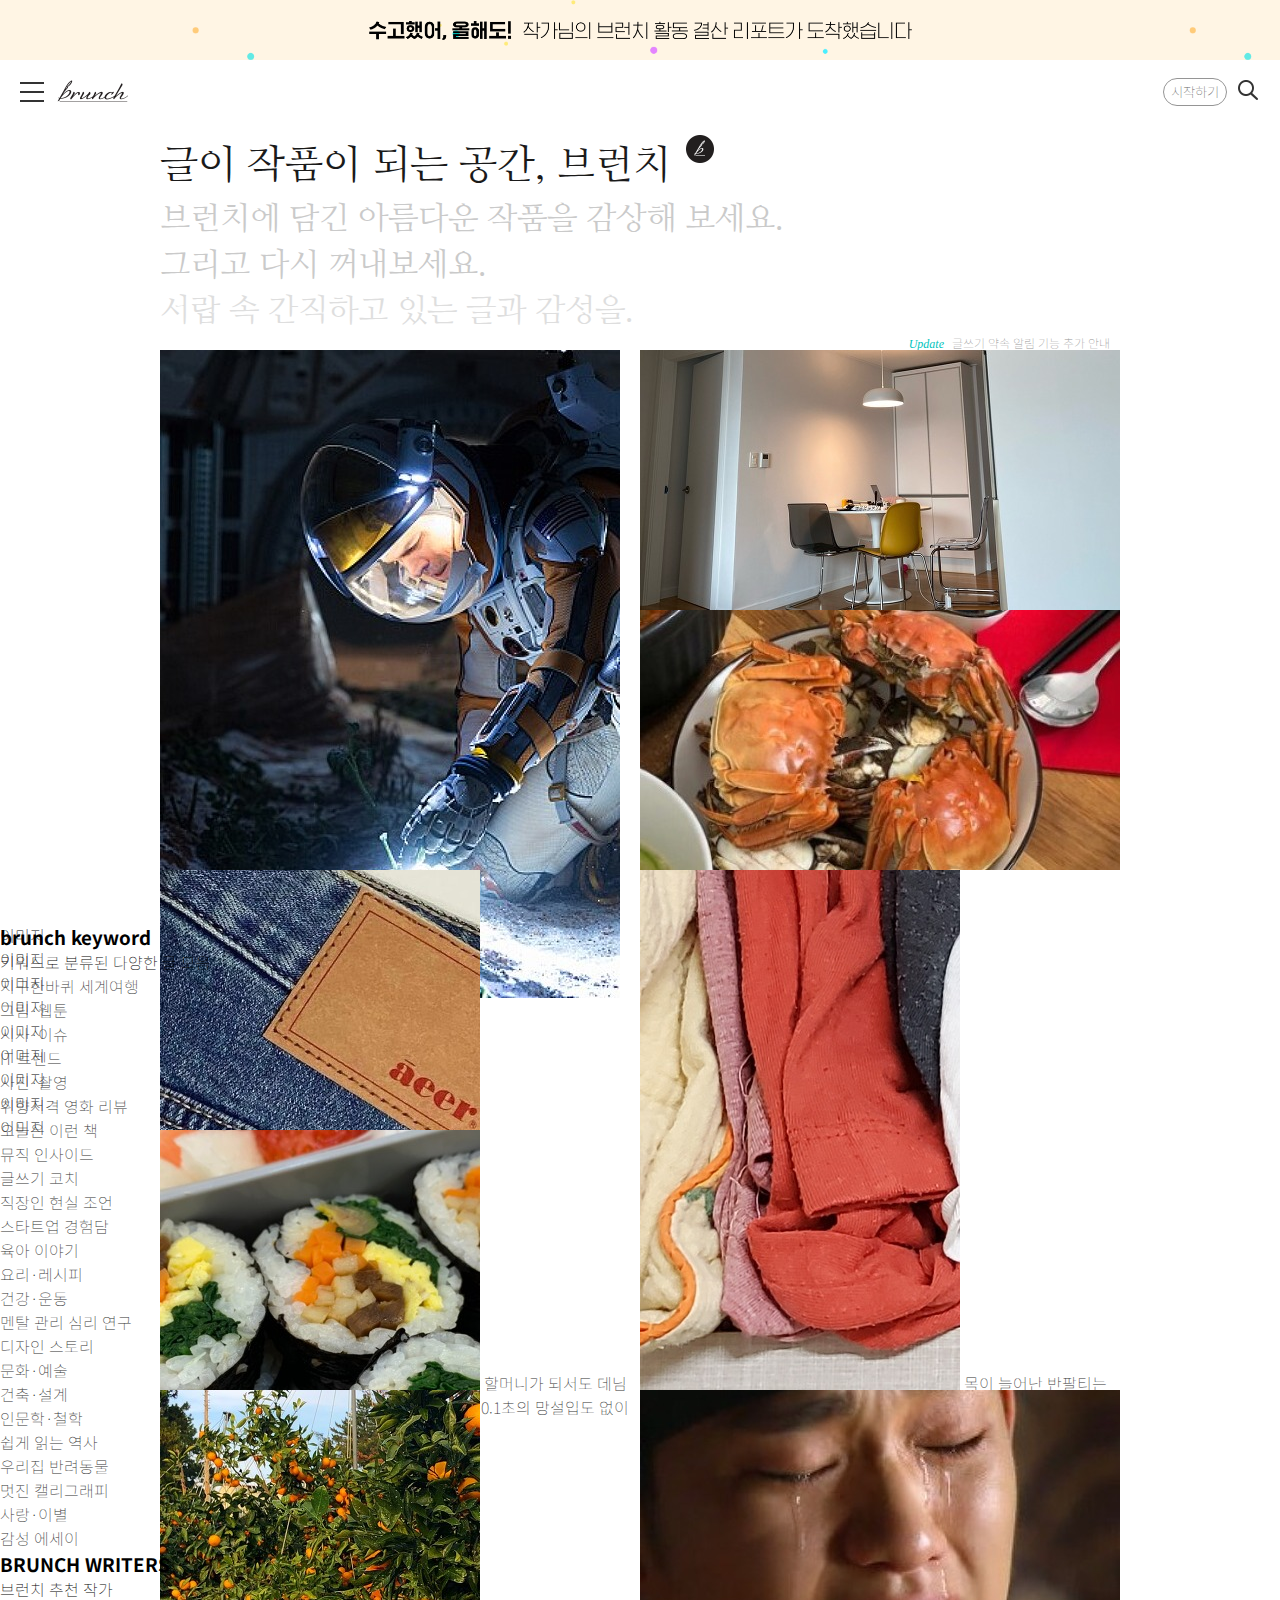
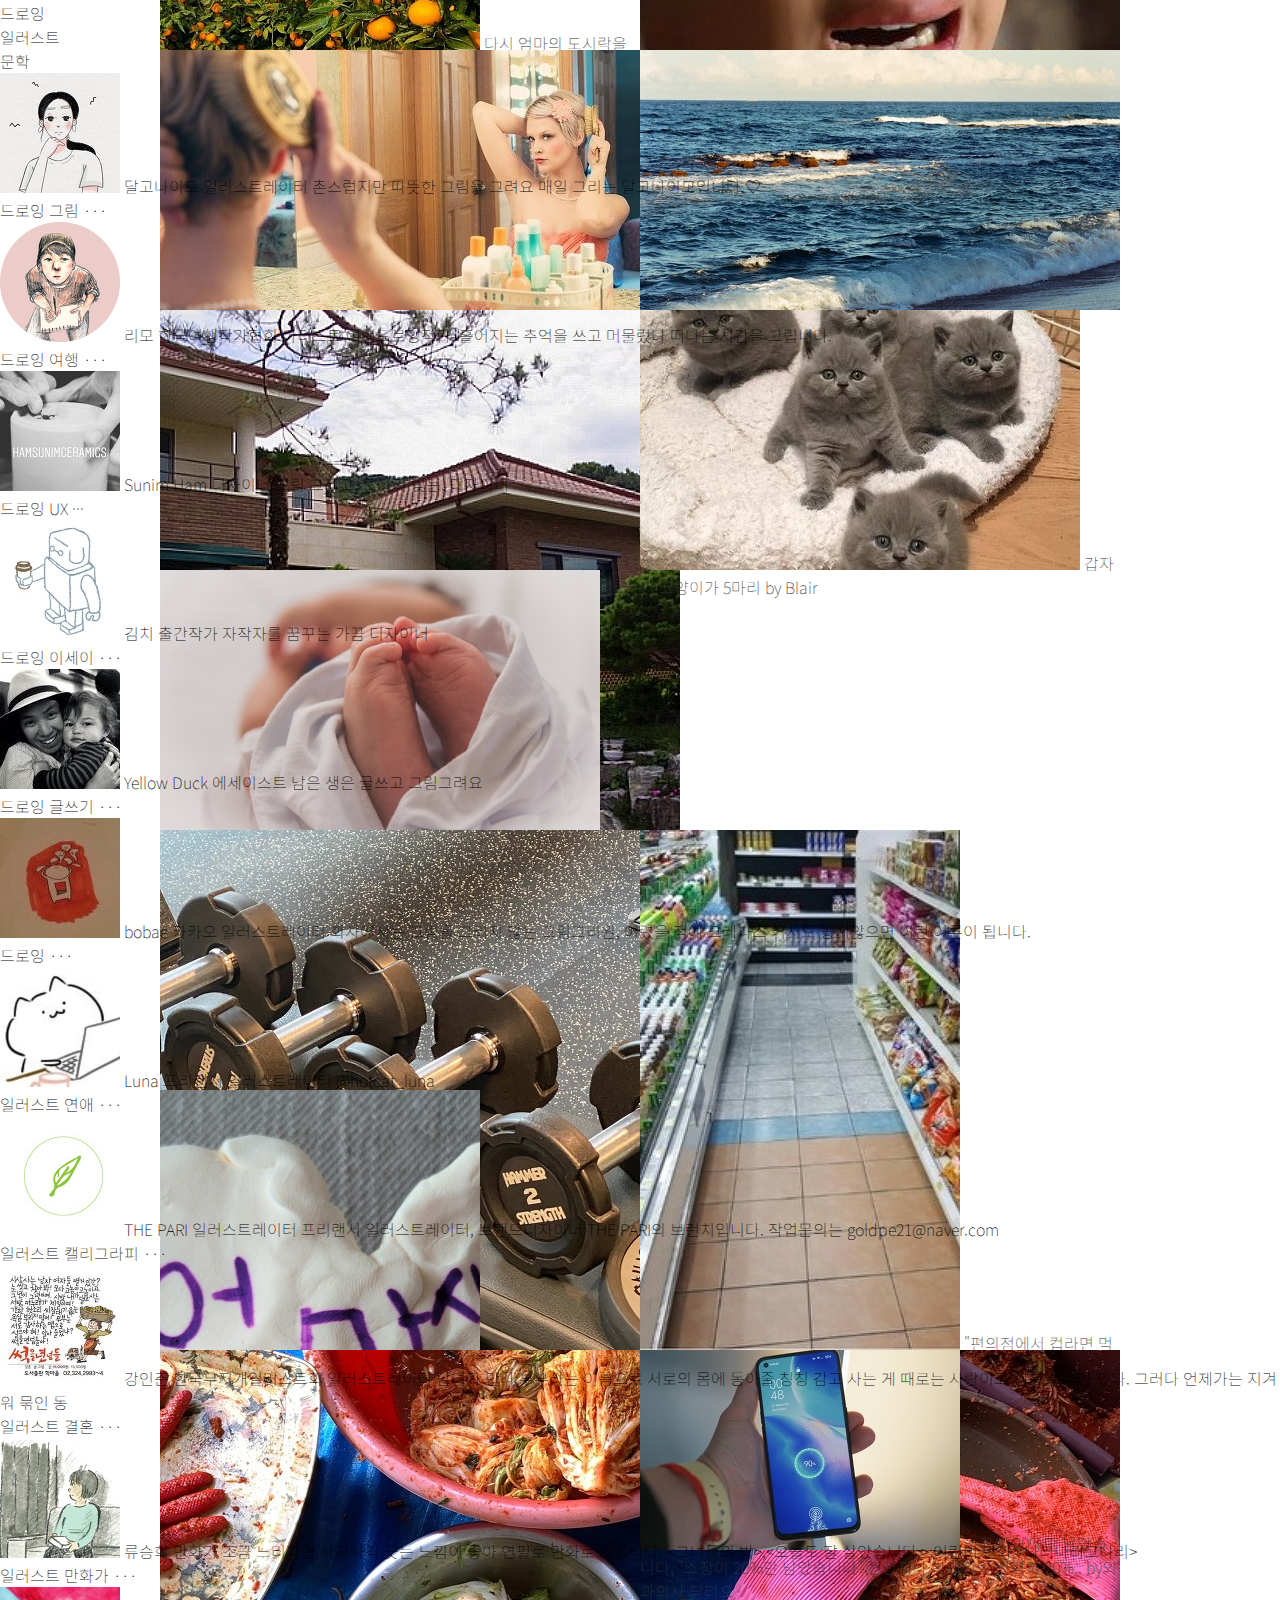
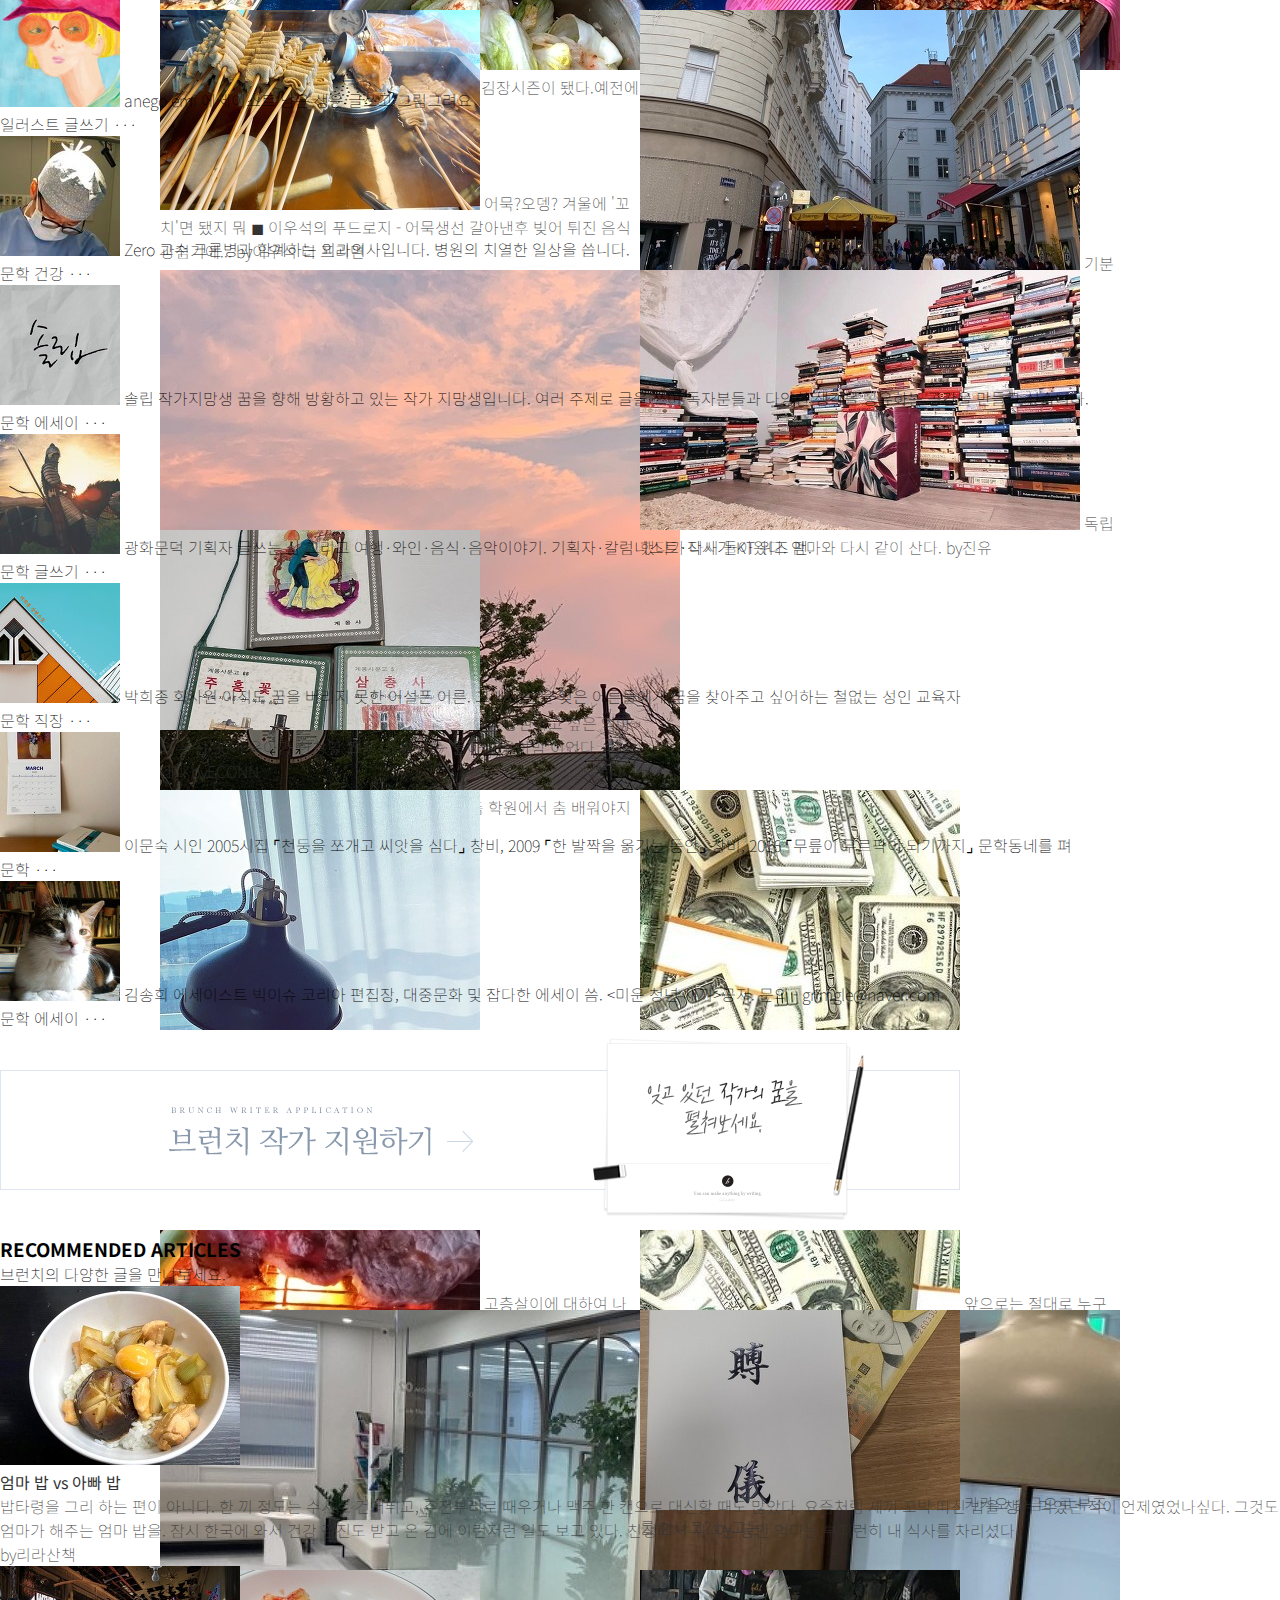
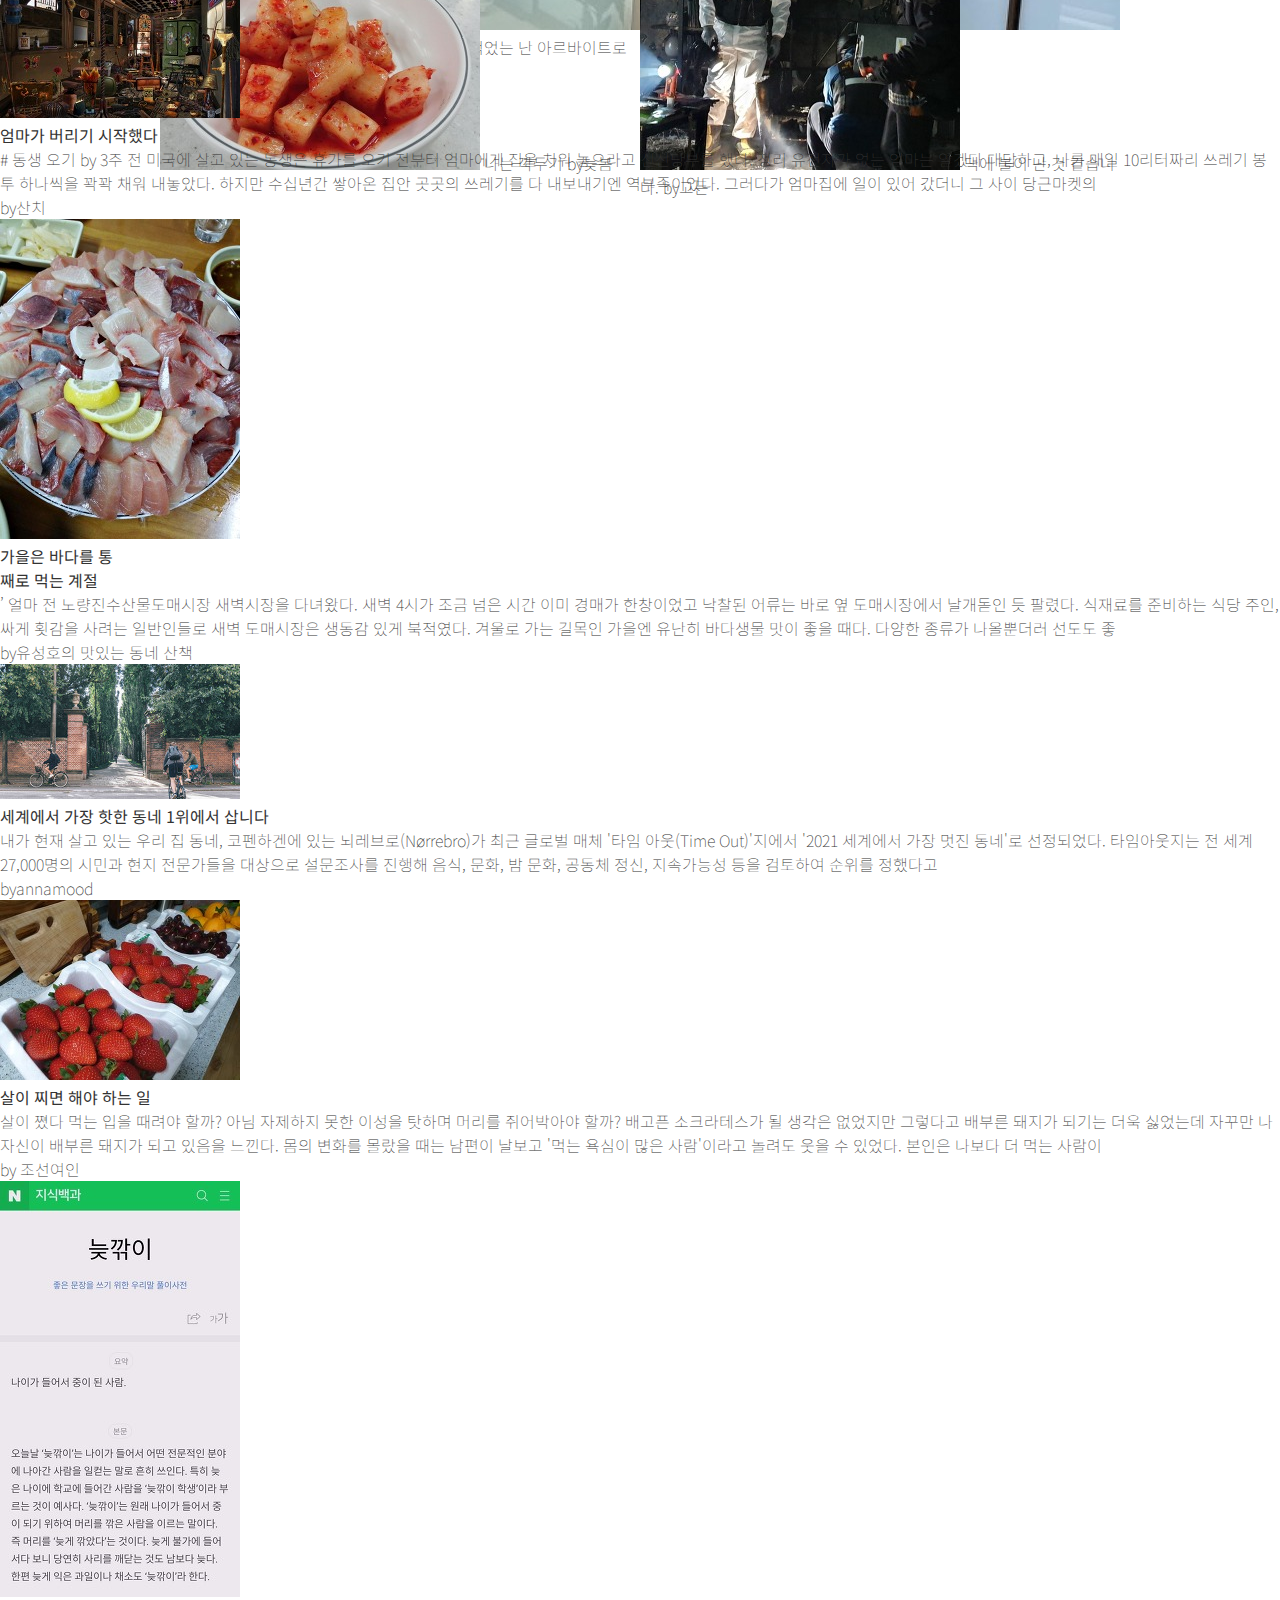
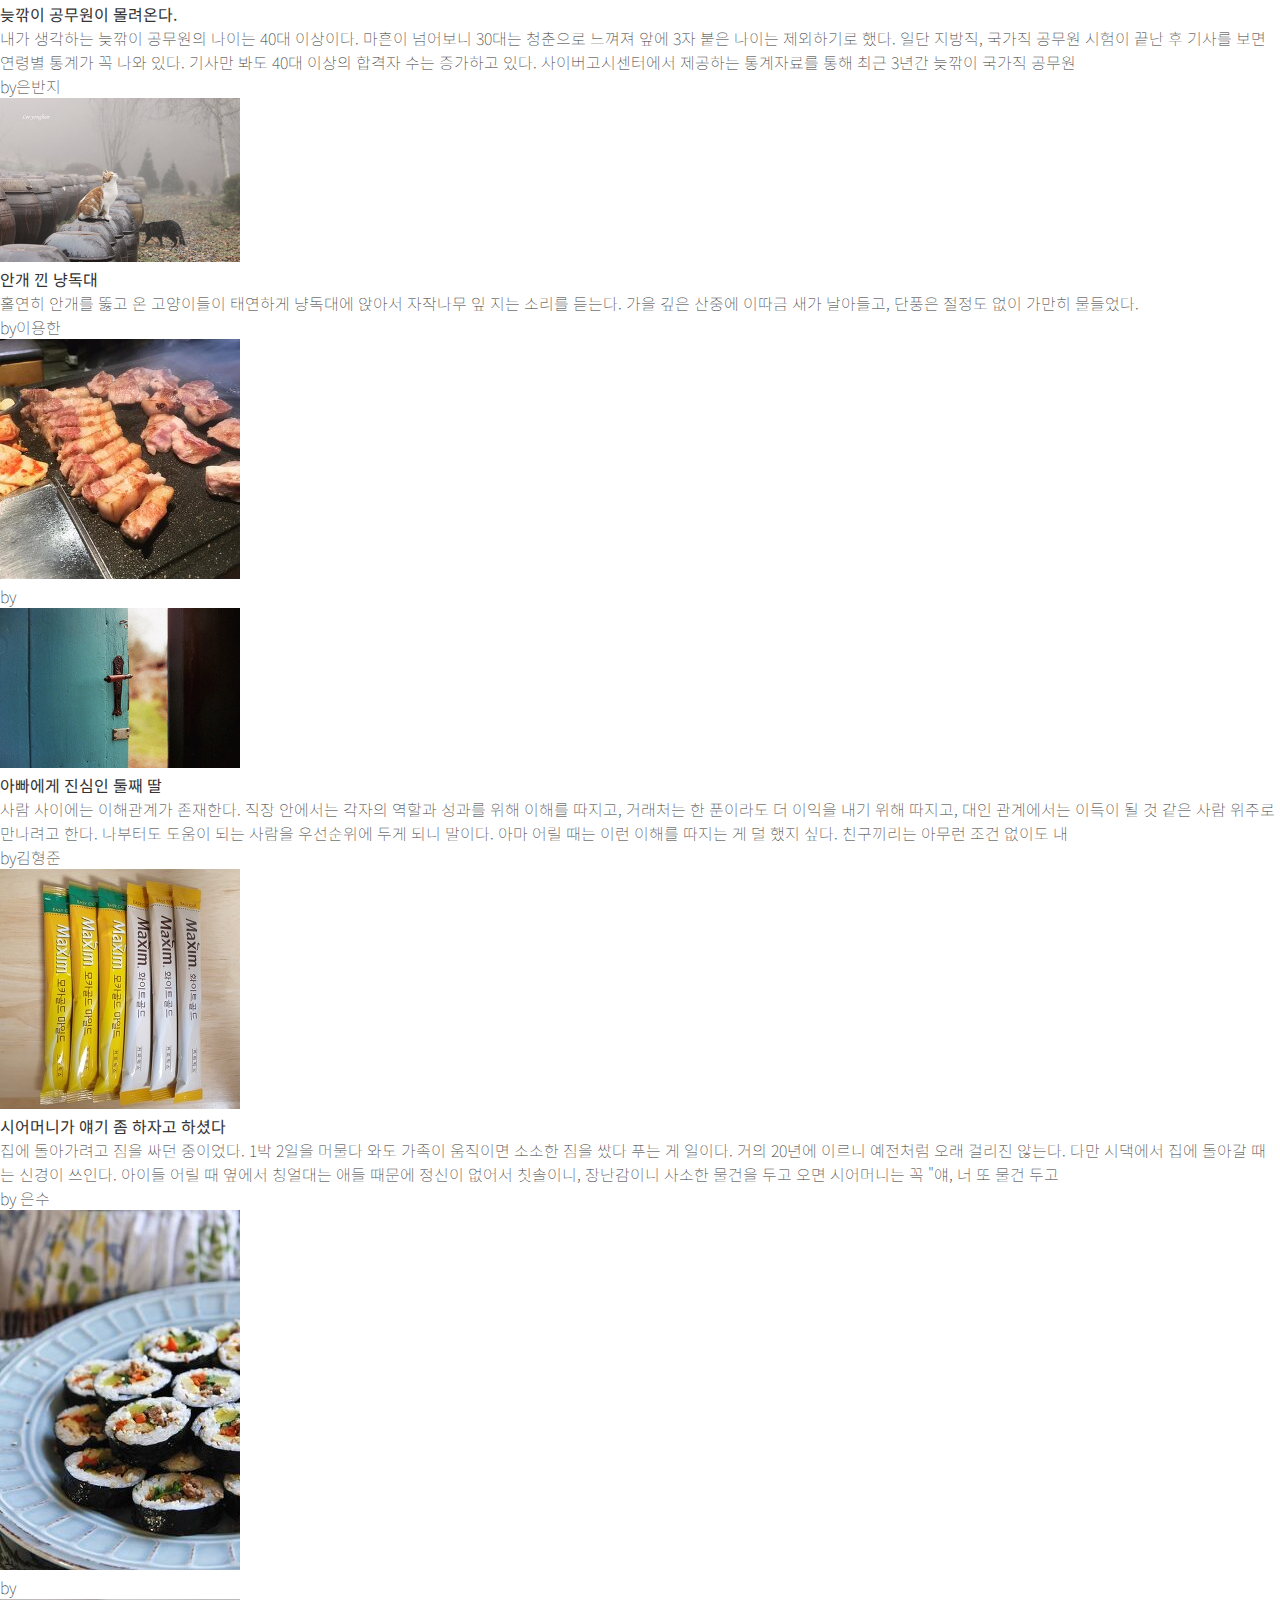
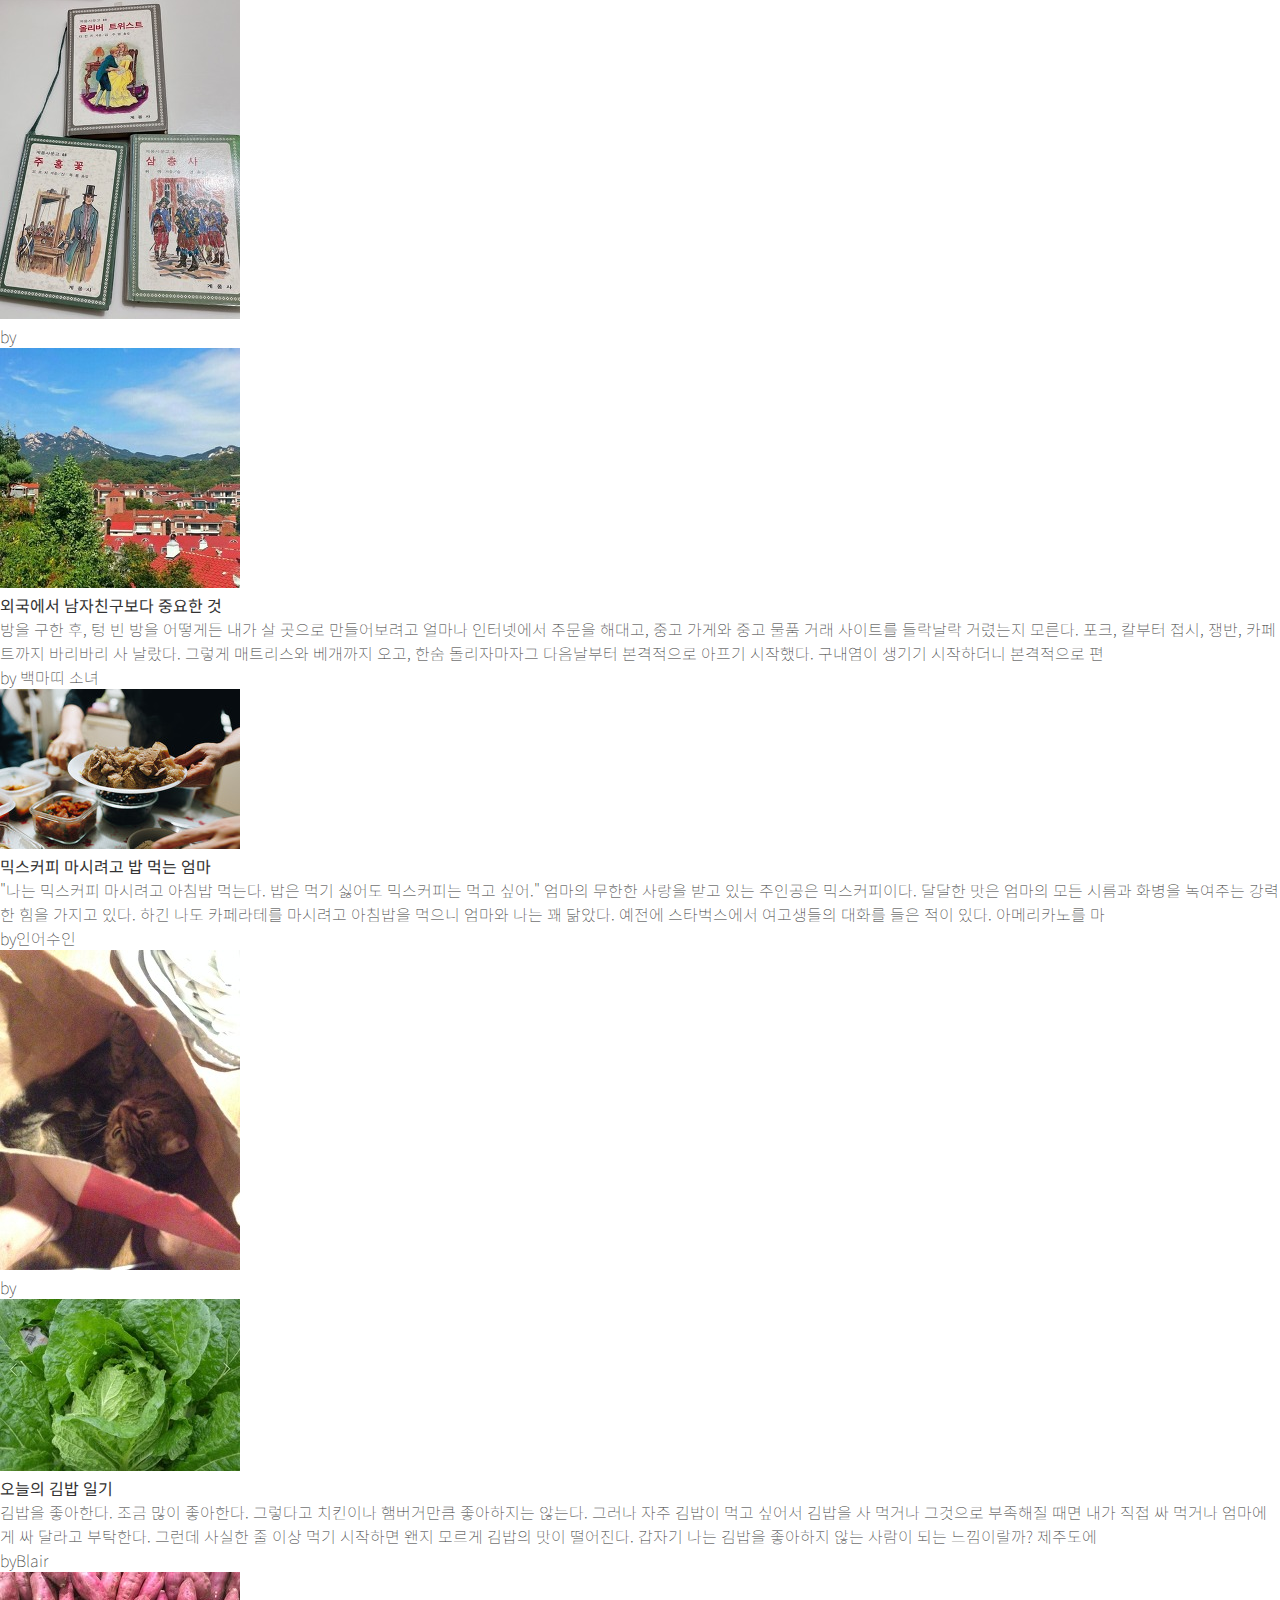
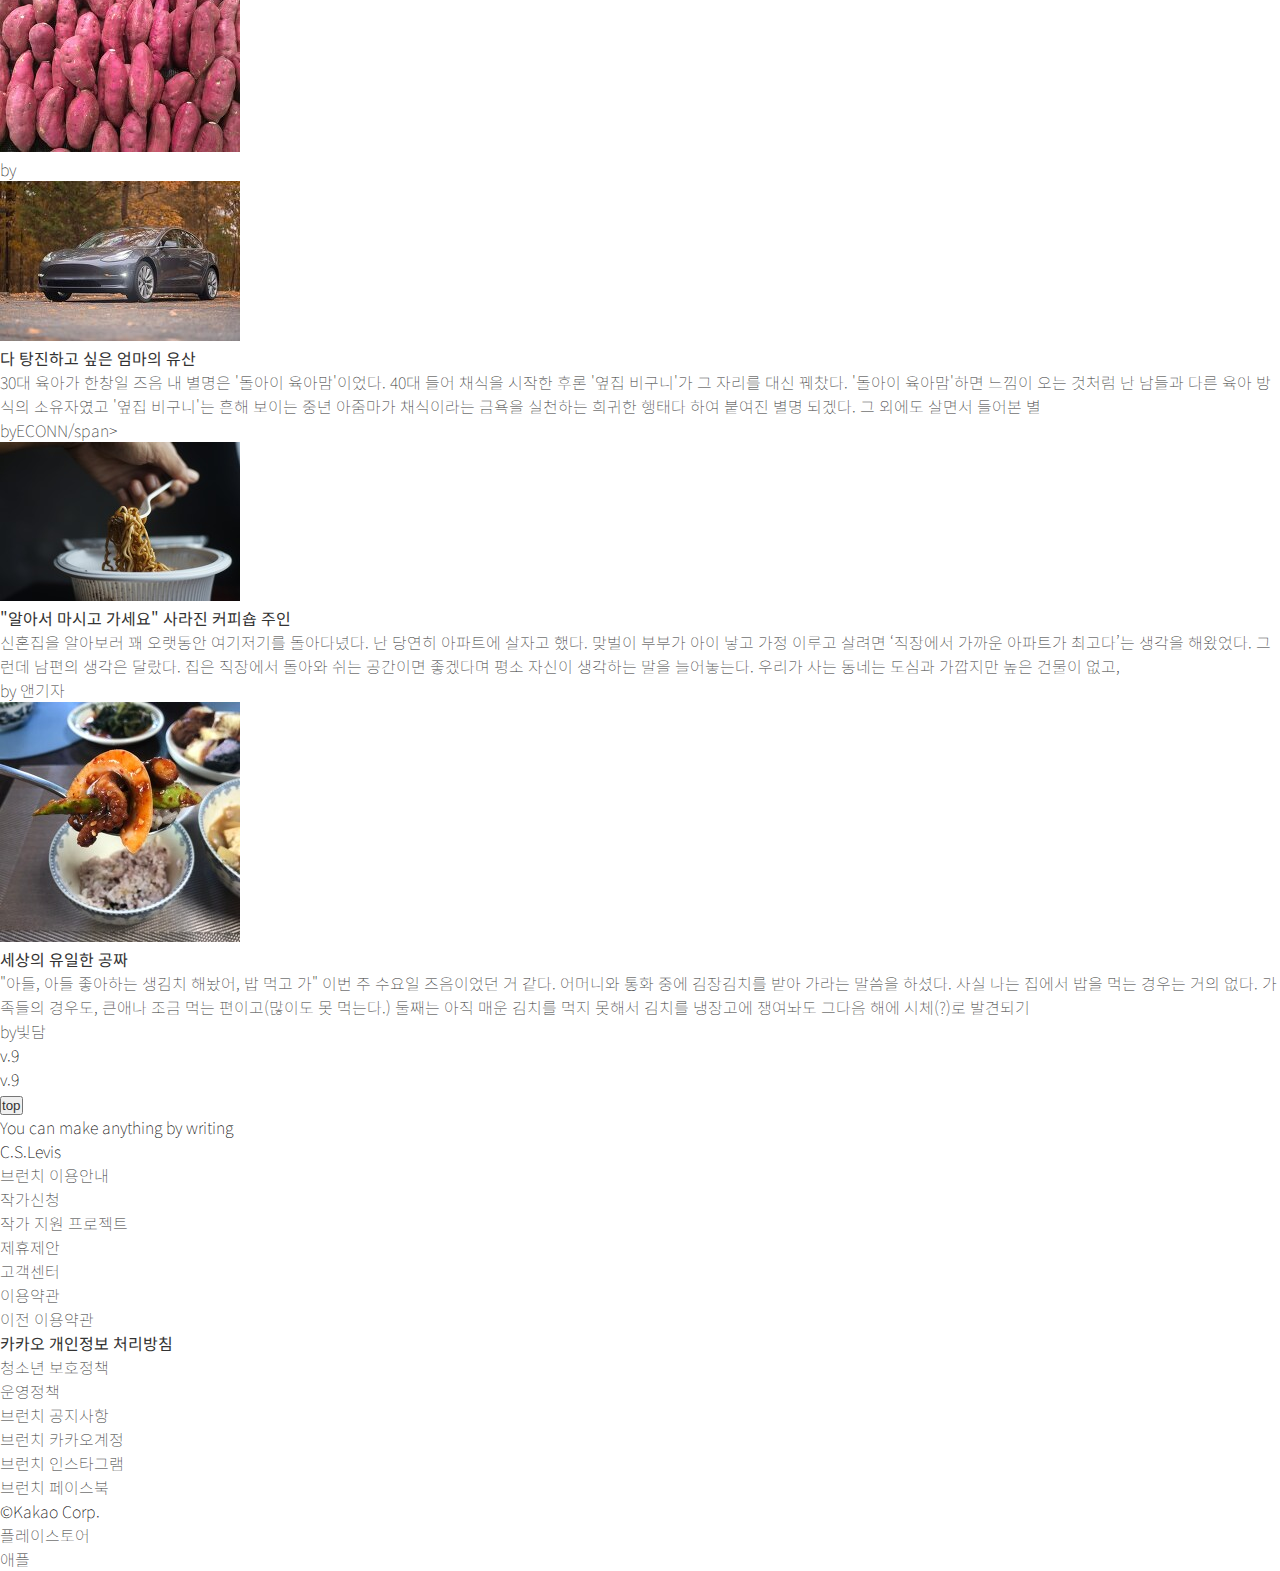
==== commit 4080fc7c: "베스킨라빈스 사이즈 수정//스타벅스업데이트" ====
--- a/brunch/index.html
+++ b/brunch/index.html
@@ -5,8 +5,10 @@
     <meta charset="UTF-8">
     <meta http-equiv="X-UA-Compatible" content="IE=edge">
     <meta name="viewport" content="width=device-width, initial-scale=1.0">
-    <title>brunch by EunjiBeak</title>
+    <title>by EunjiBeak</title>
     <link rel="stylesheet" href="style.css">
+
+    <link rel="shorcut icon" href="img/favicon64_150520.ico">
 </head>
 
 <body>
@@ -14,31 +16,37 @@
     <header>
         <!-- 스크롤이 일정px 까지 올라가면 hide가 떠야함 -->
         <div id="ribbon">
-            <div class="ribbon-hide">
-                <a href="">
-                    <img id="ribbon-hide-img" src="img/ridoon_hide.png" alt="수고했어 오늘도 프로모션">
-                </a>
-            </div>
-            <div class="ribbon-show">
-                <a href="">
-                    <img id="ribbon-show-img" src="img/riddon.png" alt="수고했어 오늘도 프로모션">
-                </a>
+            <div class="ribbon-inner">
+                <div class="ribbon-hide">
+                    <a href="">
+                        <img id="ribbon-hide-img" src="img/ridoon_hide.png" alt="수고했어 오늘도 프로모션">
+                    </a>
+                </div>
+                <div class="ribbon-show">
+                    <a href="">
+                        <img id="ribbon-show-img" src="img/riddon.png" alt="수고했어 오늘도 프로모션">
+                    </a>
+                </div>
             </div>
         </div>
         <!-- 헤더탑 / 로고+메뉴부분 -->
-        <nav id="header-top">
-            <div class="hambuger">아이콘</div>
-            <h1>
-                <a href="https://brunch.co.kr">로고</a>
-            </h1>
-            <button class="btn_start">시작하기</button>
-            <div class="search">아이콘</div>
+        <nav id="header" class="clearfix">
+            <div class="header-left pull-left">
+                <div class="hambuger"></div>
+                <h1>
+                    <a href="https://brunch.co.kr">로고</a>
+                </h1>
+            </div>
+            <div class="header-right pull-right">
+                <button class="btn_start">시작하기</button>
+                <div class="search">아이콘</div>
+            </div>
         </nav>
         <!-- side-menu -->
-        <section class="side-menu">
+        <section id="side-menu">
             <div class="side-menu-top">
-                <div>로고</div>
-                <p>You can make anything by writing</p>
+                <div class="logo">로고</div>
+                <p>You can make anything <br> by writing</p>
                 <p>- C.S.Lewis -</p>
                 <button class="sub-btn-start">브런치 시작하기</button>
             </div>
@@ -47,27 +55,30 @@
                 <div class="brunch-home">
                     <ul>
                         <li>
-                            <h4>
-                                <span class="bar-right"></span>
-                                브런치홈
-                                <span class="bar-left"></span>
-                            </h4>
+                            <p>
+                                <span class="bar"></span>
+                                브런치 홈
+                                <span class="bar"></span>
+                            </p>
                         </li>
                         <li>브런치 나우</li>
                         <li>브런치 책방</li>
                     </ul>
                 </div>
-                <a href="https://brunch.co.kr/@brunch/289" class="event">
-                    <span>이벤트</span>
-                    <span>결산 리포트 받기</span>
-                    <span></span>
-                </a>
-                <a href="https://brunch.co.kr/special/list">
-                    <span>작가-지원 <br> 프로젝트 보러가기</span>
-                    <span>아이콘</span>
-                </a>
-
-                <a href="https://brunch.co.kr/signin/find_account">계정을 잊어버리셨나요?</a>
+                <div class="get-report">
+                    <a href="https://brunch.co.kr/@brunch/289" class="event">
+                        <span class="event-round">이벤트</span>
+                        <span>결산 리포트 받기</span>
+                        <span class="arrow-icon"></span>
+                    </a>
+                </div>
+                <div class="author-apply">
+                    <a href="https://brunch.co.kr/special/list">
+                        <img src="img/작가지원.png" alt="작가지원하기">
+                    </a>
+                </div>
+
+                <a class="find-account" href="https://brunch.co.kr/signin/find_account">계정을 잊어버리셨나요?</a>
             </div>
         </section>
     </header>
@@ -76,43 +87,42 @@
         <!-- 배너 -->
         <section id="banner">
             <div class="banner-content">
-                <h3 class="banner-title">글이 작품이 되는 공간, 브런치<span></span></h3>
-                <p class="banner-content">
-                    <span>브런치에 담긴 아름다운 작품을 감상해 보세요.</span>
-                    <span>그리고 다시 꺼내보세요.</span>
-                    <span>서랍 속 간직하고 있는 글과 감성을.</span>
-                </p>
-            </div>
-            <p>
+                <h3 class="banner-title">글이 작품이 되는 공간, 브런치<span class="banner-logo"></span></h3>
+                <p>브런치에 담긴 아름다운 작품을 감상해 보세요.</p>
+                <p>그리고 다시 꺼내보세요.</p>
+                <p>서랍 속 간직하고 있는 글과 감성을.</p>
+
+            </div>
+            <div class="info-update">
                 <span class="info-icon">Update</span>
                 <span>글쓰기 약속 알림 기능 추가 안내</span>
-            </p>
+            </div>
         </section>
 
         <!-- 슬라이드 구성 -->
         <section id="brunch-slide">
             <!-- 슬라이드 내용 -->
-            <ul>
+            <ul id="slide-wrap">
                 <!-- 슬라이드 페이지1 -->
                 <li class="page1">
-                    <span>
-                        <a href="#">
-                            <img src="img/slide/1.jpeg" alt="">
-                            <span>
-                                <span>영화볼까?</span>
-                                <span>예능볼래?</span>
-                                <span>드라마보자!</span>
-                                <span>숨결</span>
-                            </span>
-                        </a>
-                    </span>
-                    <span>First Edition</span>
-                    <span>Released date.Nov.15.2021</span>
-                    <a href="">
+
+                    <a href="#" class="page-1">
+                        <img src="img/slide/1.jpeg" alt="">
+                        <div>
+                            <span>영화볼까?</span>
+                            <span>예능볼래?</span>
+                            <span>드라마보자!</span>
+                            <span>숨결</span>
+                        </div>
+                        <span>First Edition</span>
+                        <span>Released date.Nov.15.2021</span>
+                    </a>
+                    <a href="" class="page-2">
                         <img src="img/slide/2.jpeg" alt="">
                         <span>육아의 현실</span>
                         <span><span>by</span>옥자씨</span>
-                    </a><a href="">
+                    </a>
+                    <a href="" class="page-3">
                         <img src="img/slide/3.jpeg" alt="">
                         <span>찬바람이 불면 털게를 쪄야지</span>
                         <span><span>by</span>여훈느</span>
@@ -120,19 +130,20 @@
                 </li>
                 <!-- 슬라이드 페이지2 -->
                 <!-- span 2필요 -->
-                <li class="page2">
-                    <a href="">
+                <li class="page2 pg-tp1">
+                    <a href="" class="page-1">
                         <img src="img/slide/4.jpeg" alt="">
                         <span>할머니가 되서도 데님을 입고싶다.</span>
                         <span>꼭 필요한 옷 하나를 고를라고 하면 0.1초의 망설입도 없이 무조건...</span>
                         <span><span>by</span>수지</span>
                     </a>
-                    <a href="">
+                    <a href="" class="page-2">
                         <img src="img/slide/5.jpeg" alt="">
                         <span>목이 늘어난 반팔티는 언제 버리는게 좋을끼</span>
                         <span>나는 정리를 좋아한다. 그리고 잘한다. 몇 가지 예시를 들자면...</span>
                         <span><span>by</span>다정</span>
-                    </a><a href="">
+                    </a>
+                    <a href="" class="page-3">
                         <img src="img/slide/6.jpeg" alt="">
                         <span>다시 엄마의 도시락을 먹을 수 있을까</span>
                         <span>엄마, 이제 도시락 안 싸주셔도 되요. 결혼 애기가 오갈 때쯤이었던 것...</span>
@@ -140,22 +151,23 @@
                     </a>
                 </li>
                 <!-- 슬라이드 페이지3 -->
-                <li class="page3">
-                    <a href="">
+                <li class="page3 pg-tp2">
+                    <a href="" class="page-1">
                         <img src="img/slide/7.jpeg" alt="">
                         <span>어머님은 귤 가져다 먹으라 하셨어</span>
                         <span><span>by</span>강유라</span>
                     </a>
-                    <a href="">
+                    <a href="" class="page-2">
                         <img src="img/slide/8.jpeg" alt="">
                         <span>10살 아들의 닭똥 같은 눈물</span>
                         <span> <span>by</span>유광일</span>
-                    </a><a href="">
+                    </a>
+                    <a href="" class="page-3">
                         <img src="img/slide/9.jpeg" alt="">
                         <span>얼굴이 못생겨서 미안해</span>
                         <span> <span>by</span>마닐라</span>
                     </a>
-                    <a href="">
+                    <a href="" class="page-4">
                         <img src="img/slide/10.jpeg" alt="">
                         <span>강릉에서의 좋은날</span>
                         <span><span>by</span>선아키</span>
@@ -163,18 +175,19 @@
                 </li>
                 <!-- 슬라이드 페이지4 -->
                 <!-- 1번만 span2 필요 -->
-                <li class="page4">
-                    <a href="">
+                <li class="page4 pg-tp3">
+                    <a href="" class="page-1">
                         <img src="img/slide/11.jpeg" alt="">
                         <span>사람을 쫒아내는 집, 불러들이는 집</span>
                         <span>나의 첫 주택 작업이였던 부산 해운대 '관해현'의 건축주가 새...</span>
                         <span><span>by</span>김정관</span>
-                    </a><a href="">
+                    </a>
+                    <a href="" class="page-2">
                         <img src="img/slide/12.jpeg" alt="">
                         <span>갑자기 고양이가 5마리</span>
                         <span>by Blair</span>
                     </a>
-                    <a href="">
+                    <a href="" class="page-3">
                         <img src="img/slide/13.jpeg" alt="">
                         <span>출산 하루 전날, 펑펑 울었다.</span>
                         <span><span>by</span>성의</span>
@@ -182,19 +195,20 @@
                 </li>
                 <!-- 슬라이드 페이지5 -->
                 <!-- span2 필요 -->
-                <li class="page5">
-                    <a href="">
+                <li class="page5 pg-tp1">
+                    <a href="" class="page-1">
                         <img src="img/slide/14.jpeg" alt="">
                         <span>나는 다시 뚱뚱한 여자가 되었다.</span>
                         <span>밤 11시 서울역 앞에는 호객행위를 하는 택시기사 무리가 정류장 앞...</span>
                         <span><span>by</span>수지</span>
-                    </a><a href="">
+                    </a>
+                    <a href="" class="page-2">
                         <img src="img/slide/15.jpeg" alt="">
                         <span>"편의점에서 컵라면 먹고 올게"이 말에 꽂혔다.</span>
                         <span>아이를 독립적인 인격체로 인정하게된 날을 기억한다.(물론 아이는 태어..)</span>
                         <span><span>by</span>조G</span>
                     </a>
-                    <a href="">
+                    <a href="" class="page-3">
                         <img src="img/slide/16.jpeg" alt="">
                         <span>아이의 고백은 늘 돌직구다.</span>
                         <span>잘 먹던 2호가 갑자기 밥을 안먹더니 결국 탈이 나이 나타나서..</span>
@@ -203,26 +217,27 @@
                 </li>
                 <!-- 슬라이드 페이지6 -->
                 <!-- 1만 span2 필요 -->
-                <li class="page6">
-                    <a href="">
+                <li class="page6 pg-tp4">
+                    <a href="" class="page-1">
                         <img src="img/slide/17.jpeg" alt="">
                         <span>김장의 헤게모니는 계속될 것인가?</span>
                         <span>11월 또 다시 김장시즌이 됐다.예전에는 친정집에 온가족이 모...</span>
                         <span><span>by</span>소안키친</span>
-                    </a><a href="">
+                    </a>
+                    <a href="" class="page-2">
                         <img src="img/slide/18.jpeg" alt="">
                         <span>소장이 20%만 남았습니다.</span>
                         <span>"소장이 20%만 남았습니다" 건전지나 밧데리의 전력이 20%..</span>
                         <span><span>by</span>외과의사 닥터오</span>
                     </a>
 
-                    <a href="">
+                    <a href="" class="page-3">
                         <img src="img/slide/20.jpeg" alt="">
                         <span>어묵?오뎅? 겨울에 '꼬치'면 됐지 뭐</span>
                         <span>◼︎ 이우석의 푸드로지 - 어묵생선 갈아낸후 빚어 튀진 음식강점기에...</span>
                         <span><span>by</span>이우석 더 프리면</span>
                     </a>
-                    <a href="">
+                    <a href="" class="page-4">
                         <img src="img/slide/23.jpeg" alt="">
                         <span>기분파 부부가 비엔나에 가면 생기는 일</span>
                         <span><span>by</span>조수필</span>
@@ -230,18 +245,19 @@
                 </li>
                 <!-- 슬라이드 페이지7 -->
                 <!-- 1만 필요 -->
-                <li class="page7">
+                <li class="page7 pg-tp3">
+                    <a href="" class="page-1">
                     <img src="img/slide/21.jpeg" alt="">
                     <span>30분 일하고 한시간 쉬는 직장</span>
                     <span>"나는 일 끝나면 춤 학원에서 춤 배워야지~"음..나는 우리...</span>
                     <span><span>by</span>안유하</span>
                     </a>
-                    <a href="">
+                    <a href="" class="page-2">
                         <img src="img/slide/22.jpeg" alt="">
                         <span>독립했다가 다시 돌아왔다. 엄마와 다시 같이 산다.</span>
                         <span><span>by</span>진유</span>
                     </a>
-                    <a href="">
+                    <a href="" class="page-3">
                         <img src="img/slide/19.jpeg" alt="">
                         <span>다 탕진하고 싶은 엄마의 유산</span>
                         <span>30대 육아가 한창일 즈음 내 별명은 '돌아이 육아맘'이었다. 40대...</span>
@@ -250,19 +266,20 @@
                 </li>
                 <!-- 슬라이드 페이지8 -->
                 <!-- span2 필요 -->
-                <li class="page8">
+                <li class="page8 pg-tp1">
+                    <a href="#" class="page-1">
                     <img src="img/slide/24.jpeg" alt="">
                     <span>고층살이에 대하여</span>
                     <span>나는 아파트 20층에 살고있다. 고층 빌딩에서 일해 본 경험은..</span>
                     <span><span>by</span>사다인</span>
                     </a>
-                    <a href="">
+                    <a href="" class="page-2">
                         <img src="img/slide/25.jpeg" alt="">
                         <span>앞으로는 절대로 누구에게도 돈을 빌려주지 않을..</span>
                         <span>매 달 카드값과 월세에 치여 사는 평범한 소시민이라, 돈 빌려 달...</span>
                         <span><span>by</span>푸린</span>
                     </a>
-                    <a href="">
+                    <a href="" class="page-3">
                         <img src="img/slide/26.jpeg" alt="">
                         <span>10년 차 전원주택 생활자</span>
                         <span><span>by</span>장수생</span>
@@ -270,24 +287,24 @@
                 </li>
                 <!-- 슬라이드 페이지9 -->
                 <!-- 1만 필요 -->
-                <li class="page9">
-                    <a href="">
+                <li class="page9 pg-tp4">
+                    <a href="" class="page-1">
                         <img src="img/slide/27.jpeg" alt="">
                         <span>진상중에 진상은 진상 학부모</span>
                         <span>앞선 브런치에도 적었는 난 아르바이트로 학교와 겸하게 다니..</span>
                         <span><span>by</span>몽접</span>
                     </a>
-                    <a href="">
+                    <a href="" class="page-2">
                         <img src="img/slide/28.jpeg" alt="">
                         <span>카카오 송금으로 부조를 한다고?</span>
                         <span><span>by</span>고든</span>
                     </a>
-                    <a href="">
+                    <a href="" class="page-3">
                         <img src="img/slide/29.jpeg" alt="">
                         <span>나는 깍두기</span>
                         <span><span>by</span>늦봄</span>
                     </a>
-                    <a href="">
+                    <a href="" class="page-4">
                         <img src="img/slide/30.jpeg" alt="">
                         <span>댁에 불이 난 것 같습니다.</span>
                         <span> <span>by</span>고든</span>
--- a/brunch/style.css
+++ b/brunch/style.css
@@ -6,46 +6,469 @@
 font-family: 'Noto Sans KR', sans-serif;
  */
 
- * {
-     margin: 0;
-     padding: 0;
- }
-
- body{
-    font-family: 'Nanum Gothic', sans-serif;
+
+/* 공통영역 */
+* {
+    margin: 0;
+    padding: 0;
+}
+
+body {
+    font-family: 'Noto Sans KR', sans-serif;
+    font-weight: lighter;
     font: 13px;
     height: 100%;
     width: 100%;
- }
-
-
- header {
-   height: 540px;
-   width: 100%;
-   background-color: antiquewhite;
-   position: relative;
- }
-
- header > #ribbon {
-     height: 480px;
-     width: 100%;
-     background-image: url(img/ribbon_bg.png);
-     background-repeat: no-repeat;
-     background-size: cover;
-
-     text-align: center;
- }
-
- #ribbon > .ribbon-hide {
-     width: 980px;
-     height: 480px;
-     margin: 0 auto;
-
-     position: relative;
-     top: 0;
- }
-
- #ribbon > .ribbon-hide #ribbon-hide-img {
-     width: 100%;
-     height: 100%;
- }
+}
+
+li {
+    list-style: none;
+}
+
+a {
+    text-decoration: none;
+    display: block;
+    color: #333;
+}
+
+/* float */
+
+.clearfix:after {
+    content: "";
+    display: block;
+    clear: both;
+    float: none;
+}
+
+.pull-left {
+    float: left;
+}
+
+.pull-right {
+    float: right;
+}
+
+/* 헤더 영역 */
+
+/* 스크롤이 올라가면 540px로 바꿈 */
+header {
+    height: 120px;
+    width: 100%;
+    position: relative;
+}
+
+
+/* 리본 프로모션 영역 */
+
+/* 스크롤이 올라가면 480px로 바꾼뒤 riddon-show 는 display:none; riddon-hide:block */
+header>#ribbon {
+    height: 60px;
+    width: 100%;
+    background-image: url(img/ribbon_bg.png);
+    background-repeat: no-repeat;
+    background-size: cover;
+
+    text-align: center;
+
+    overflow: hidden;
+
+}
+
+#ribbon>.ribbon-inner {
+    width: 980px;
+    height: 100%;
+    margin: 0 auto;
+
+    position: relative;
+}
+
+#ribbon>.ribbon-inner>.ribbon-hide {
+    display: none;
+
+    width: 980px;
+    height: 480px;
+    margin: 0 auto;
+
+    position: relative;
+    top: 0;
+}
+
+.ribbon-inner>.ribbon-hide #ribbon-hide-img {
+    width: 100%;
+    height: 100%;
+}
+
+.ribbon-inner>.ribbon-show {
+    width: 980px;
+    height: 60px;
+    margin: 0 auto;
+
+    position: absolute;
+    bottom: 0;
+}
+
+.ribbon-show #ribbon-show-img {
+    width: 100%;
+    height: 100%;
+}
+
+/* nav#header 영역 */
+nav#header {
+    width: 100%;
+    height: 60px;
+}
+
+/* nav#header 왼쪽 영역 */
+#header>.header-left {
+    width: auto;
+    height: 30px;
+    margin:  20px 20px 10px 20px;
+}
+
+
+#header .hambuger {
+    display: inline-block;
+    width: 27px;
+    height: 20px;
+    background-image: url(img/ico_view_cover.v4_rtn.png);
+    background-size: 240px 300px;
+    margin-right: 5px;
+}
+
+#header h1 {
+    display: inline-block;
+    width: 72px;
+    height: 22px;
+    background-image: url(img/logo_brunch_v1_211103.png);
+    background-size: 200px 80px;
+
+    text-indent: -9999px;
+    overflow: hidden;
+}
+
+/* nav#header 오른쪽 영역 */
+#header>.header-right {
+    height: 30px;
+    width: auto;
+    margin: 20px 20px 10px 20px;
+}
+
+.header-right>button {
+    font-family: 'Noto Sans KR', sans-serif;
+    font-weight: lighter;
+    display: inline-block;
+    background-color: white;
+    width: 64px;
+    height: 28px;
+    font-family: 'Noto Sans KR', sans-serif;
+    border-radius: 16px;
+    border: 1px solid #959595;
+    color: #666;
+
+    margin-right: 7px;
+
+    position: relative;
+    top: -5px;
+}
+
+.header-right>.search {
+    display: inline-block;
+    width: 22px;
+    height: 22px;
+    background-image: url(img/ico_view_cover.v4_rtn.png);
+    background-position: -30px 0px;
+    background-size: 240px 300px;
+
+    text-indent: -9999px;
+    overflow: hidden;
+}
+
+/* header side-menu */
+/* button 클릭시 display:block */
+#side-menu {
+    display: none;
+    background-color: #fff;
+    width: 260px;
+    height: 100%;
+    border: 1px solid #ddd;
+
+    position: fixed;
+    left: 0;
+    top: 0;
+}
+
+/* #side-menu top 영역 */
+#side-menu>.side-menu-top {
+    height: 180px;
+    width: 200px;
+    background-color: #f8f8f8;
+    color: #333;
+    padding: 40px 30px 20px 30px;
+
+    text-align: center;
+}
+
+#side-menu>.side-menu-top>.logo {
+    background-image: url(img/logo_brunch_v1.png);
+    background-size: 200px 80px;
+    background-position: -1px -26px;
+    width: 48px;
+    height: 48px;
+    margin: 0 auto 13px auto;
+}
+
+#side-menu>.side-menu-top>p {
+    font-family: 'Georgia', serif;
+    font-style: italic;
+    margin-bottom: 7px;
+    line-height: 1.3;
+}
+
+#side-menu>.side-menu-top>p:nth-child(2) {
+    font-size: 13px;
+    color: #666666;
+}
+
+#side-menu>.side-menu-top>p:nth-child(3) {
+    color: #959595;
+    font-size: 10px;
+    letter-spacing: 0.3px;
+}
+
+#side-menu .side-menu-top>button {
+    font-family: 'Noto Sans KR', sans-serif;
+    font-weight: lighter;
+    background-color: #ffffff;
+    width: 120px;
+    height: 32px;
+    color: #00c3bd;
+    border: 1px solid #00c3bd;
+    border-radius: 16px;
+    margin-top: 13px;
+}
+
+/* #side-menu bottom */
+#side-menu>.side-menu-bottom {
+    width: 200px;
+    height: 444px;
+    padding: 30px;
+    text-align: center;
+}
+
+.side-menu-bottom .brunch-home {
+    font-family: 'Noto Sans KR', sans-serif;
+    font-weight: lighter;
+    width: 100%;
+    height: auto;
+    font: 13px;
+    margin-bottom: 10px;
+}
+
+/* 사이트 매뉴 아래 브런치 홈 탭 */
+
+.brunch-home ul {
+    width: 100%;
+    height: 100%;
+}
+
+.brunch-home ul>li {
+    height: 20px;
+    line-height: 20px;
+    margin: 20px auto;
+    font-size: 15px;
+}
+
+.brunch-home ul>li:first-child p {
+    color: #00c3bd;
+}
+
+.brunch-home .bar {
+    display: inline-block;
+    width: 25px;
+    height: 0px;
+    border-bottom: 1px solid #00c3bd;
+    margin: 5px 3px;
+}
+
+/* 사이트 메뉴 결산 리포트 받기 */
+
+.side-menu-bottom .get-report {
+    height: 33px;
+    width: 175px;
+    margin: 30px auto;
+    border-bottom: 2px solid #333;
+    text-align: left;
+    padding: 5px;
+}
+
+.side-menu-bottom .get-report .event-round {
+    color: #888;
+    border: 1px solid #d3d3d3;
+    border-radius: 10px;
+    font-size: 8px;
+    padding: 3px;
+    margin-right: 3px;
+}
+
+.side-menu-bottom .get-report span:nth-child(2) {
+    display: inline-block;
+    color: #888;
+    font-size: 13px;
+}
+
+.side-menu-bottom .get-report .arrow-icon {
+    display: inline-block;
+    margin-left: 15px;
+    width: 14px;
+    height: 7px;
+    background-image: url(img/logo_brunch_v1_211103.png);
+    background-position: -60px -30px;
+    background-size: 200px 80px;
+}
+
+/* 작가지원 프로젝트 */
+.side-menu-bottom .author-apply {
+    height: 72px;
+    width: 168px;
+    padding:3px;
+    margin: 30px auto;
+    text-align: left;
+}
+
+.side-menu-bottom .author-apply img {
+    width: 100%;    
+    height: 100%;
+}
+
+/* 계정을 잃어버리셨냐용?  */
+.side-menu-bottom .find-account {
+    color: #bbbbbb;
+    font-size: 13px;
+    text-decoration: underline #bbbbbb;
+    margin: 40px auto;
+}
+/* side menu 끗 */
+
+/* brunch banner */
+main {
+    width: 100%;
+    height: 100%;
+}
+
+main > #banner {
+    width: 960px;
+    height: 230px;
+    margin: auto;
+    font-family: 'Nanum Myeongjo', serif;
+    font-weight: lighter;
+    text-align: left;
+}
+
+main > #banner > .banner-content {
+    position: relative;
+    top: 0;
+}
+
+#banner .banner-title {
+    font-size: 40px;
+    font-weight: lighter;
+    color: #1a1a1a;
+    line-height: 60px;
+}
+
+#banner .banner-logo {
+    display: inline-block;
+    width: 28px;
+    height: 28px;
+    background-image: url(img/ico_brunch_v9_20190819_rtn.png);
+    background-position: -120px -200px;
+    background-size: 400px 300px;
+    margin: 15px 15px;
+}
+
+#banner p {
+    font-size:32px;
+    line-height: 46px;
+    color:#cacaca;
+}
+
+#banner p:nth-child(4){
+    color: #dedede;
+}
+
+#banner > .info-update {
+    font-family: 'Noto Sans KR', sans-serif;    
+    font-size: 12px;
+    height: 18px;
+    color: #959595;
+    text-align: right;
+    margin-right: 10px;
+}
+
+#banner > .info-update > .info-icon {
+    font-family: Georgia, serif;
+    font-style: italic;
+    color: #00c3bd;
+    margin-right:5px ;
+}
+
+#banner > .info-update > span {
+    display: inline-block;
+    line-height: 18px;
+}
+
+#brunch-slide {
+    height: 573px;
+    width: 100%;
+}
+
+#brunch-slide ul#slide-wrap {
+    width: 960px;
+    height: 100%;
+    margin: auto;
+}
+
+/* 
+
+.pg-tp1 = 3개 나란히 나열
+.pg-tp2 = 4개가 2열로 나열
+.pg-tp3 = page-1 width 50% 나머지 2개가 1열로 나열
+.pg-tp4 = page-1 hegiht 50% 나머지 2개가 아래로 1열ㄴ
+
+*/
+#brunch-slide ul#slide-wrap > li {
+    width: 960px;
+    height: 520px;
+    display: grid;
+    grid-template-columns: 480px 480px;
+    grid-template-rows: 260px 260px;
+}
+
+
+#slide-wrap > li.page1 > a.page-1{
+    grid-column: 1 / 2;
+    grid-row: 1/3;
+    width: 480px;
+    height: 520px;
+}
+
+#slide-wrap > li.page1 > a.page-2 {
+    grid-column: 2/ 3;
+    grid-row: 1 / 2;
+    width: 480px;
+    height: 260px;
+}
+
+#slide-wrap > li.page1 > a.page-3 {
+    grid-column: 2 / 3;
+    grid-row: 2 / 3;
+    width: 480px;
+    height: 260px;
+}
+
+
+
+
+
+
+
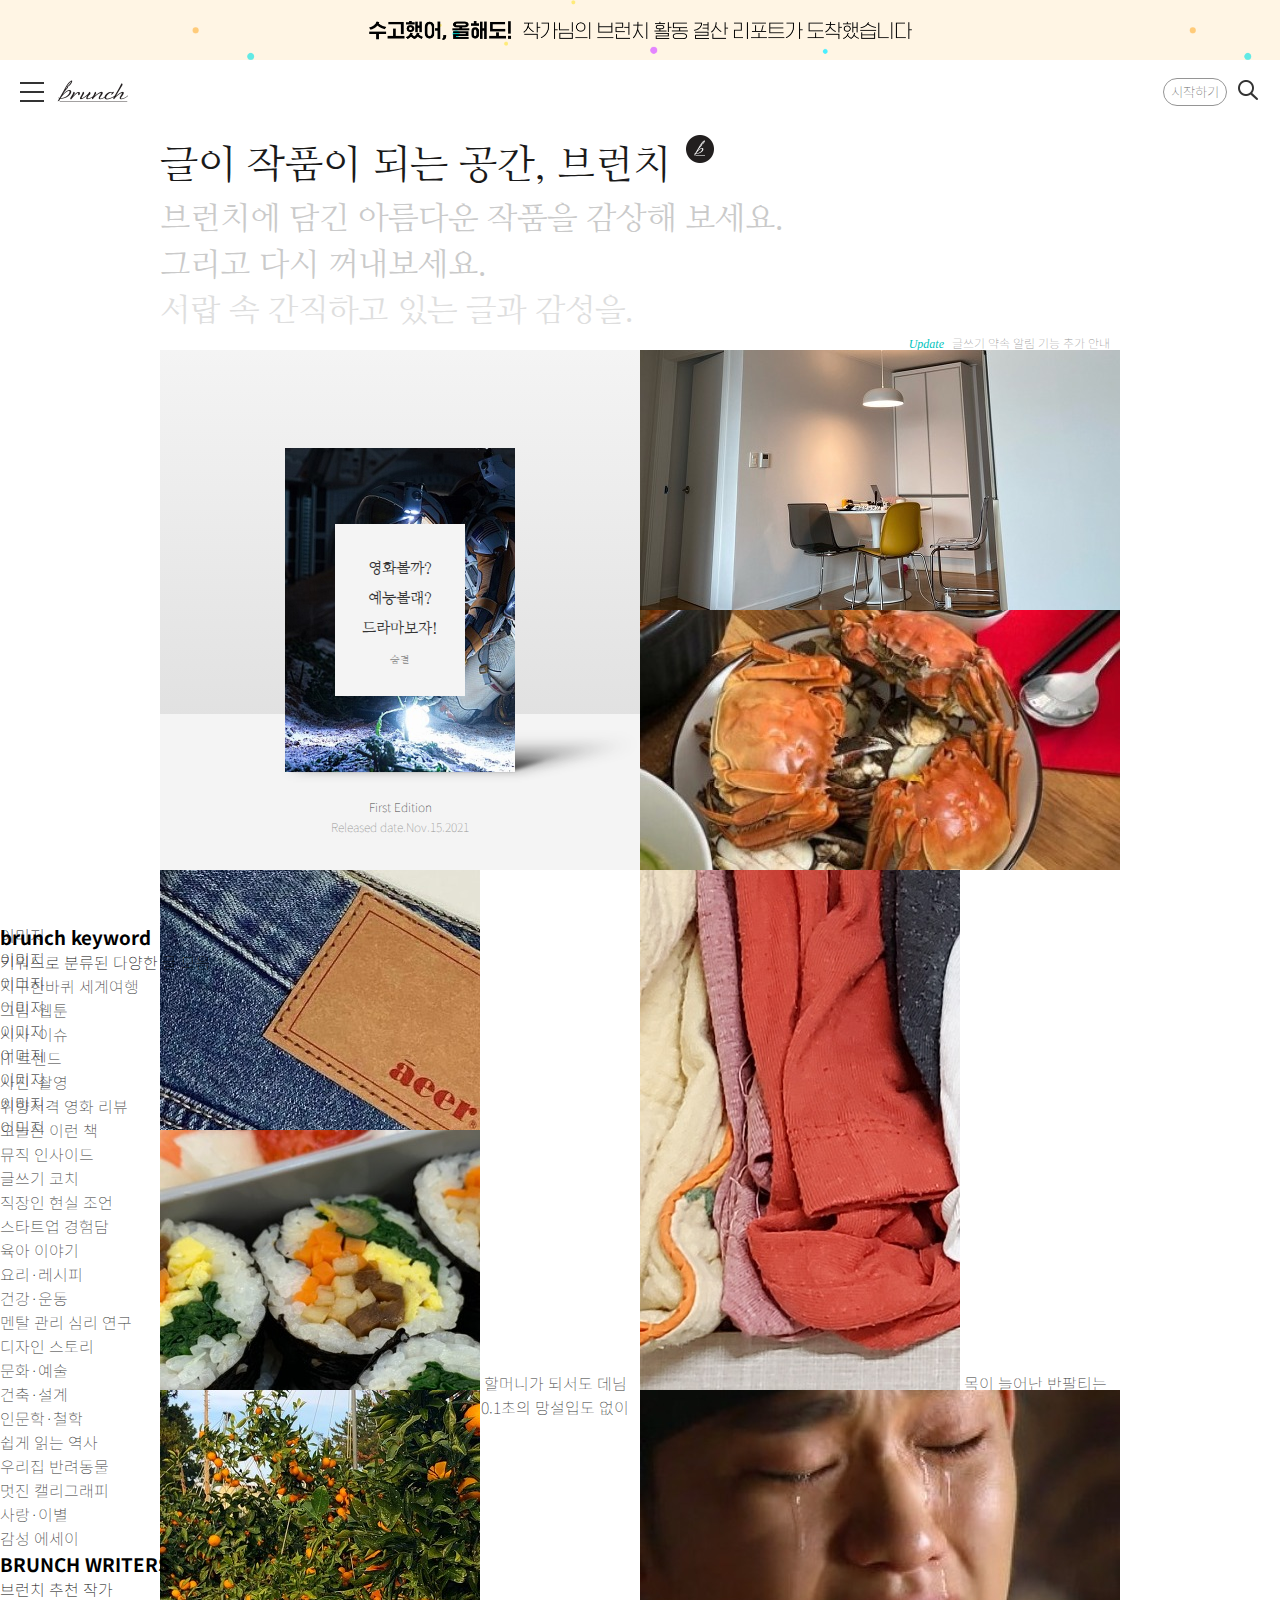
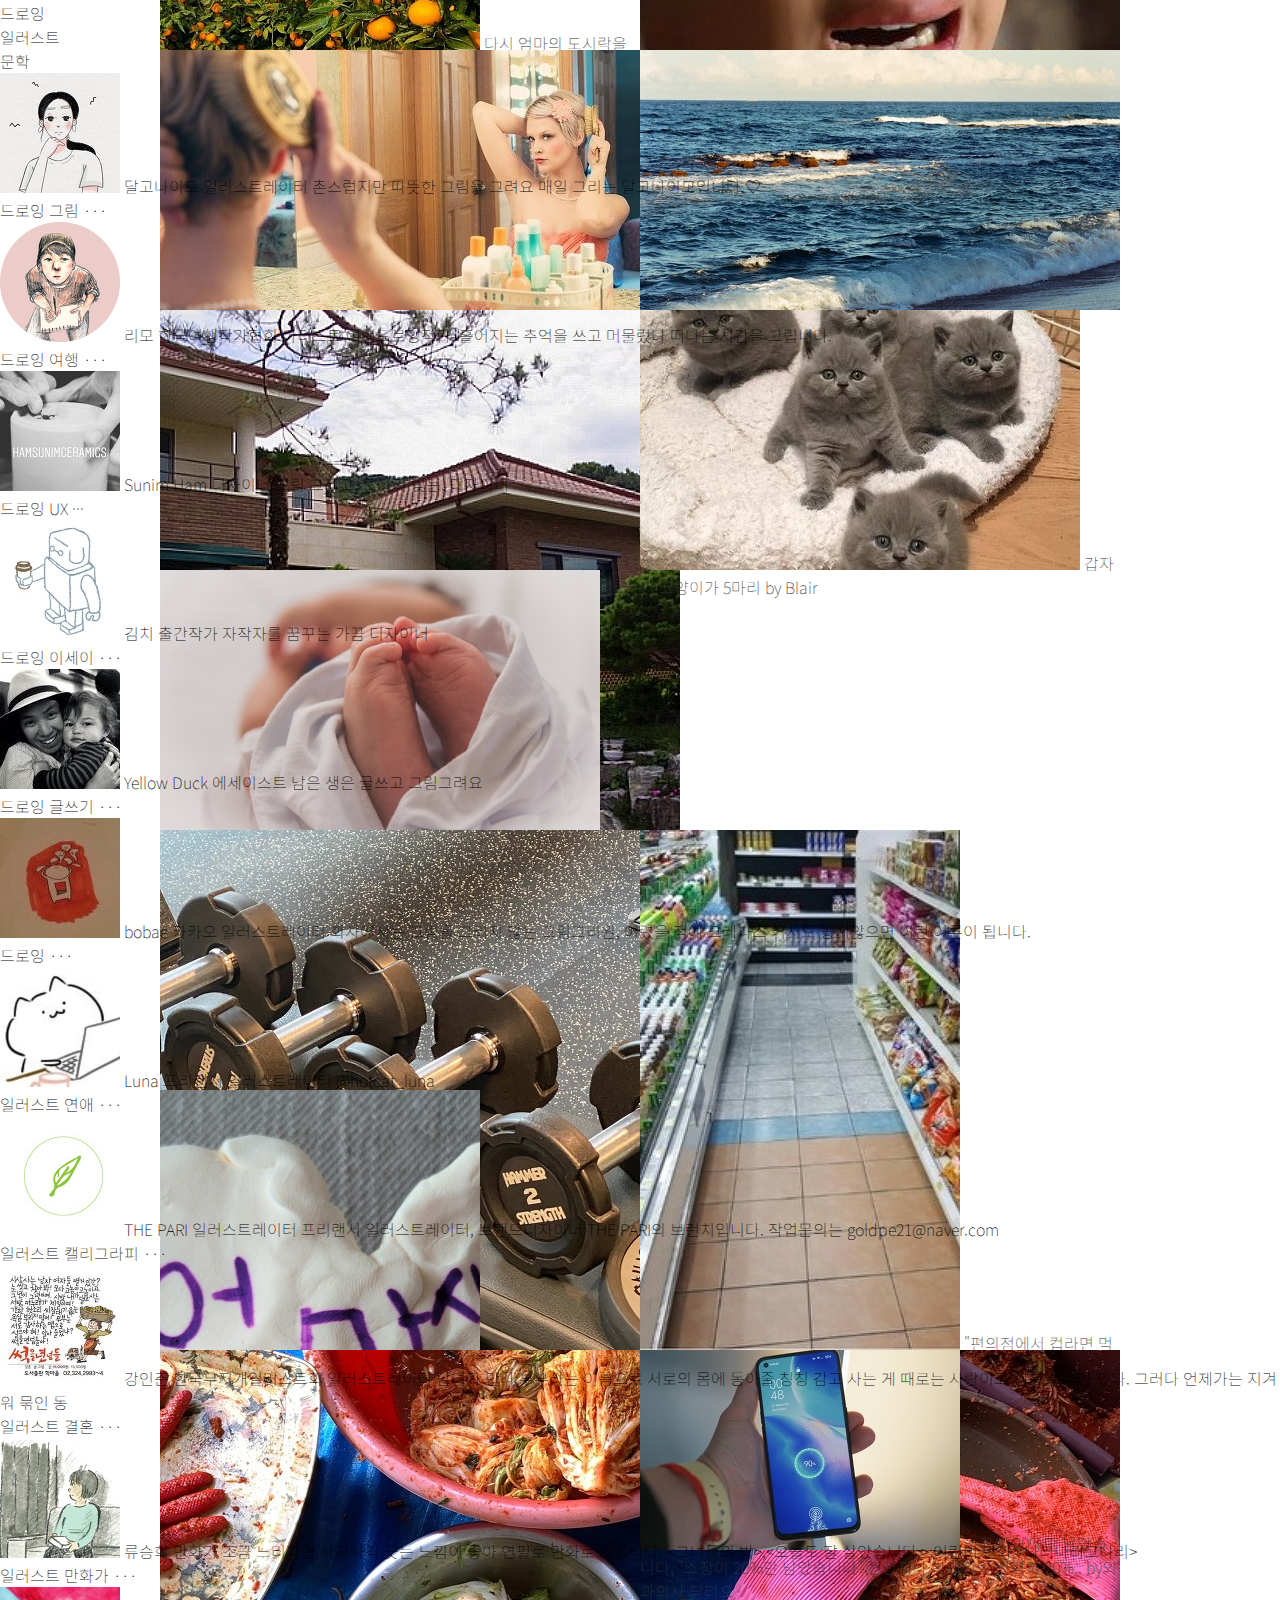
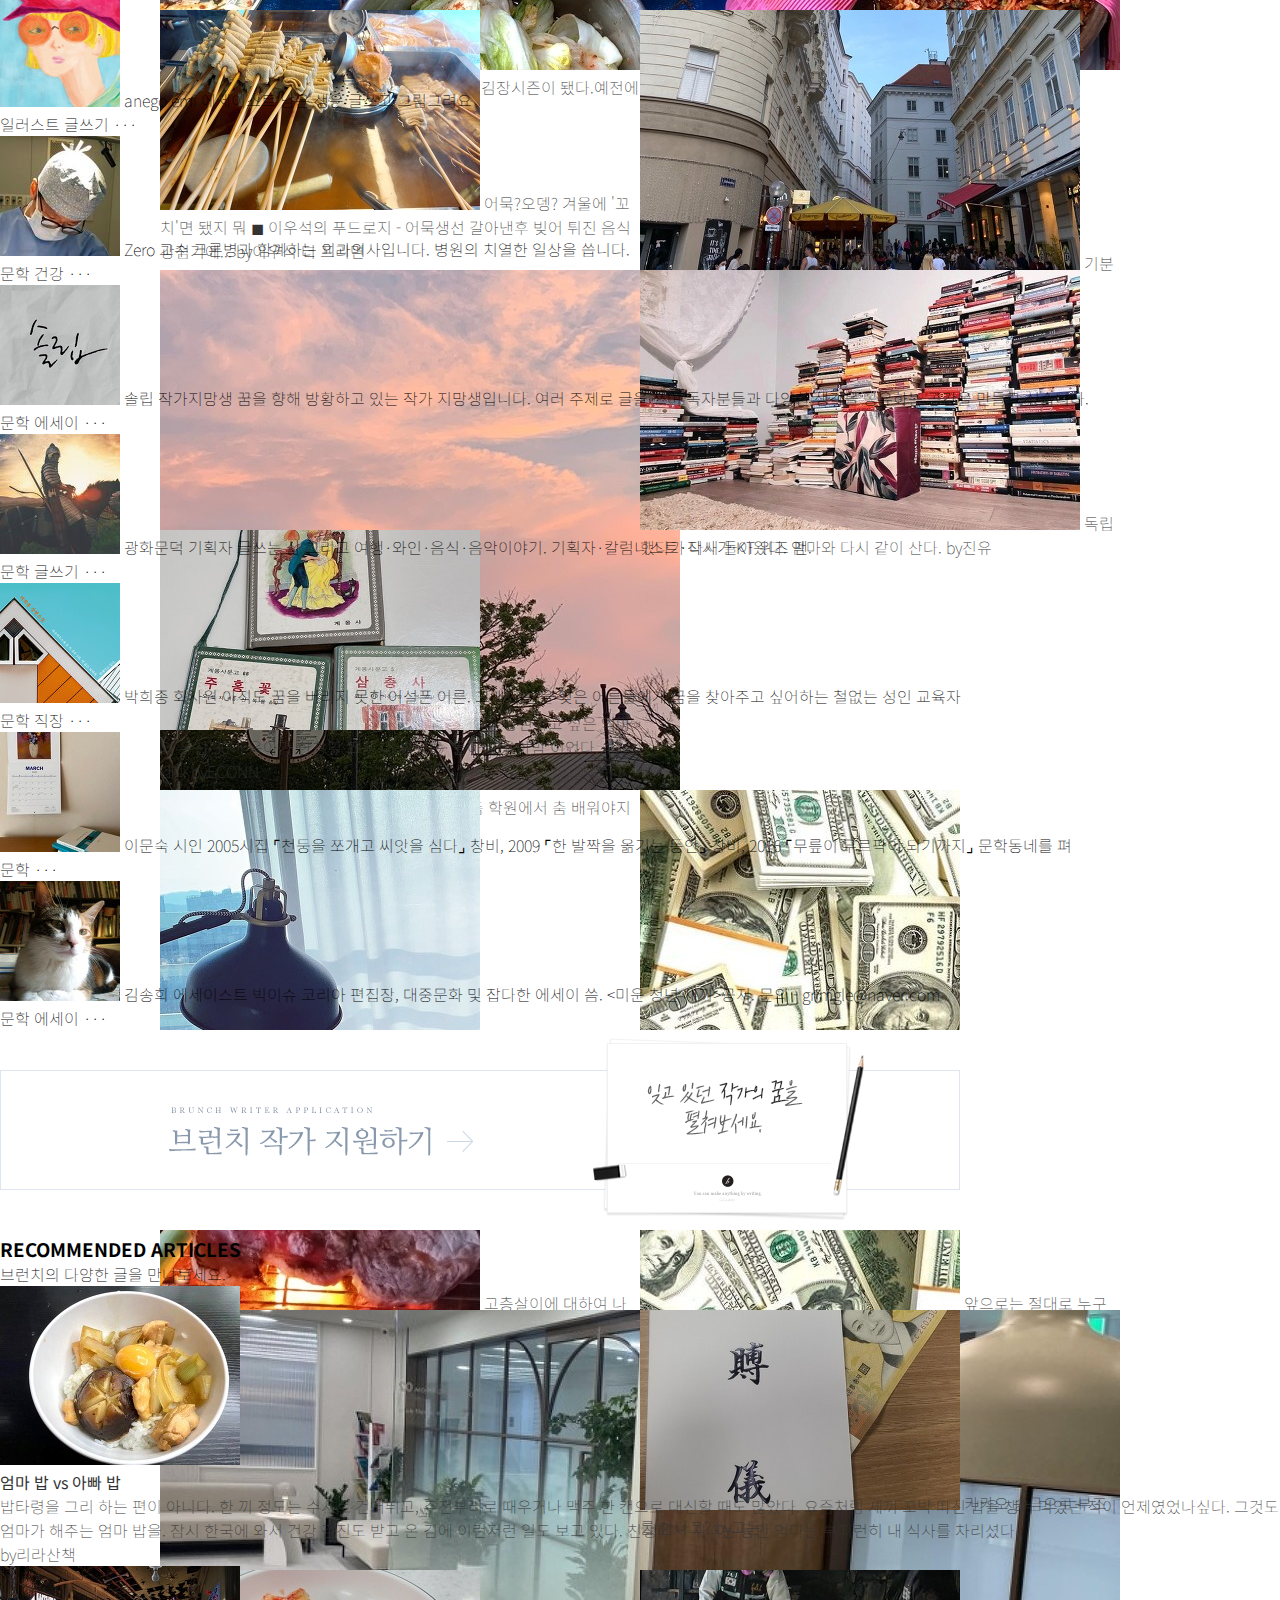
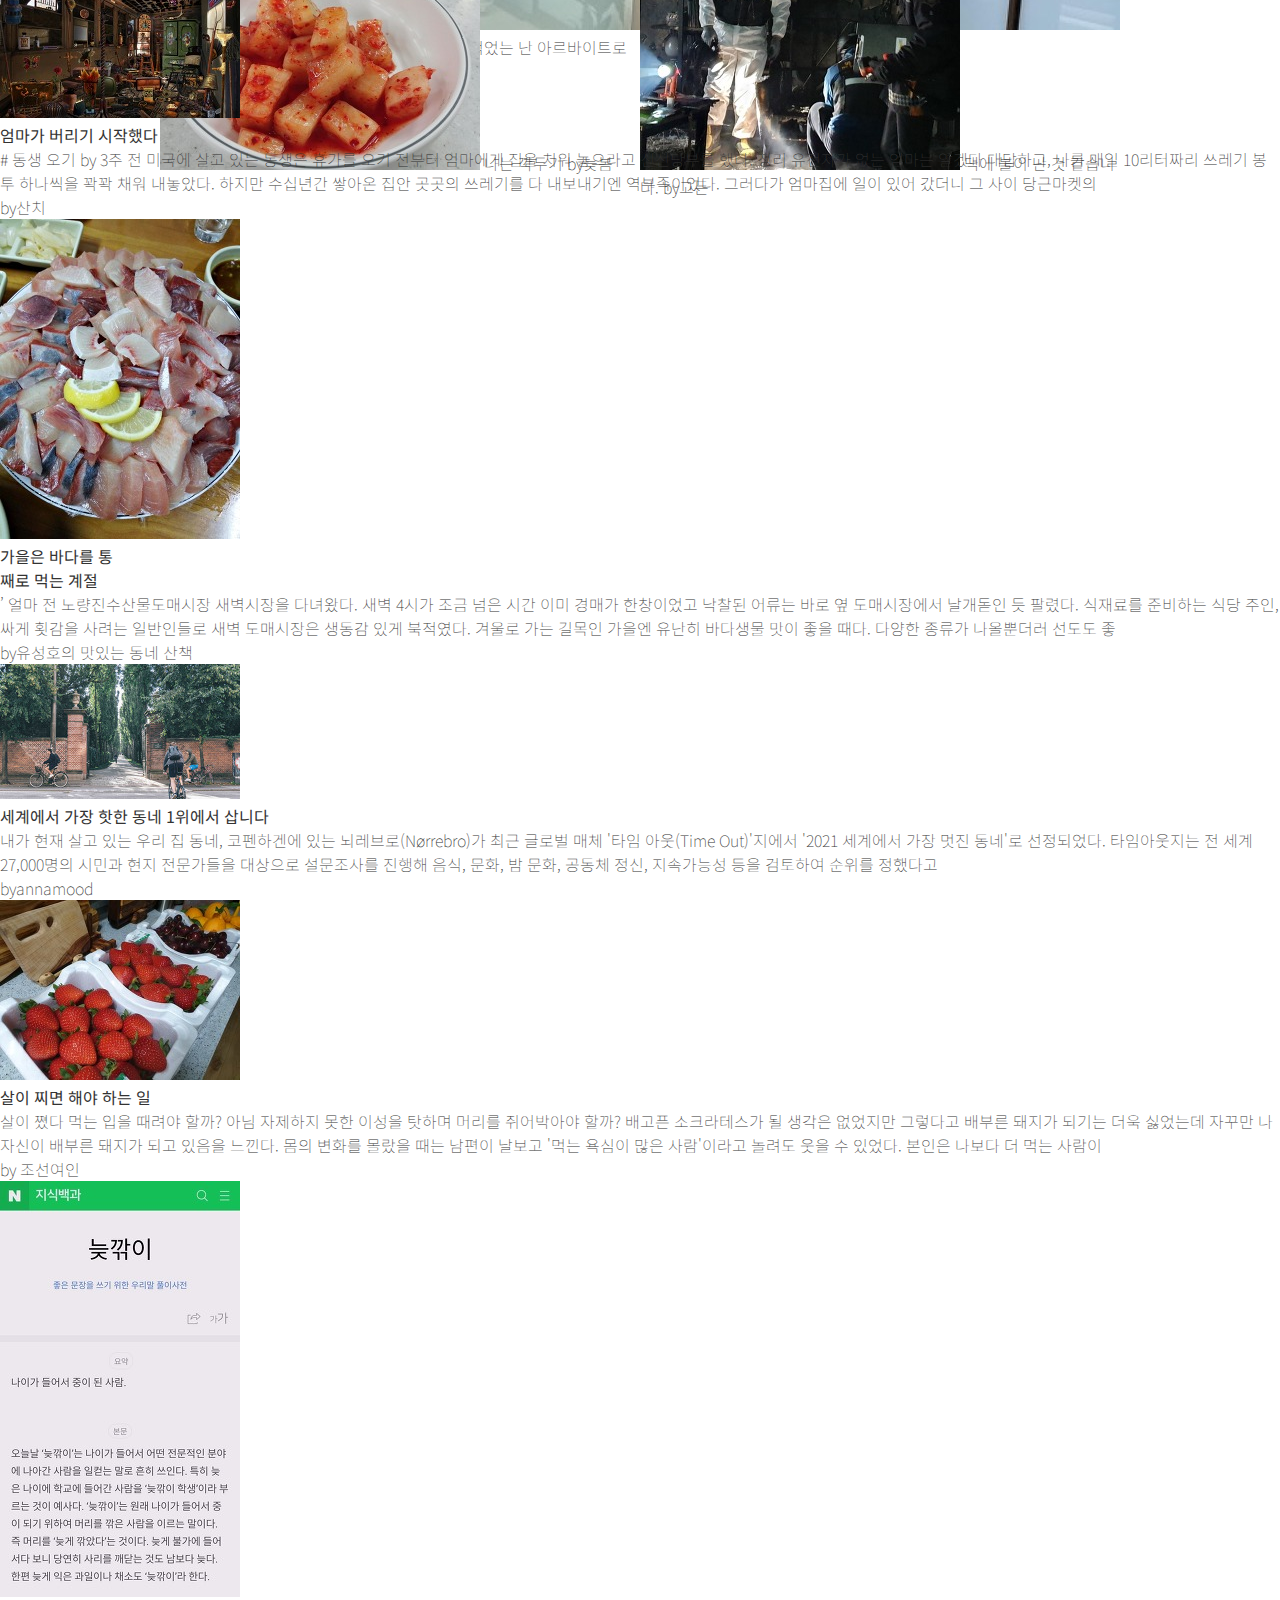
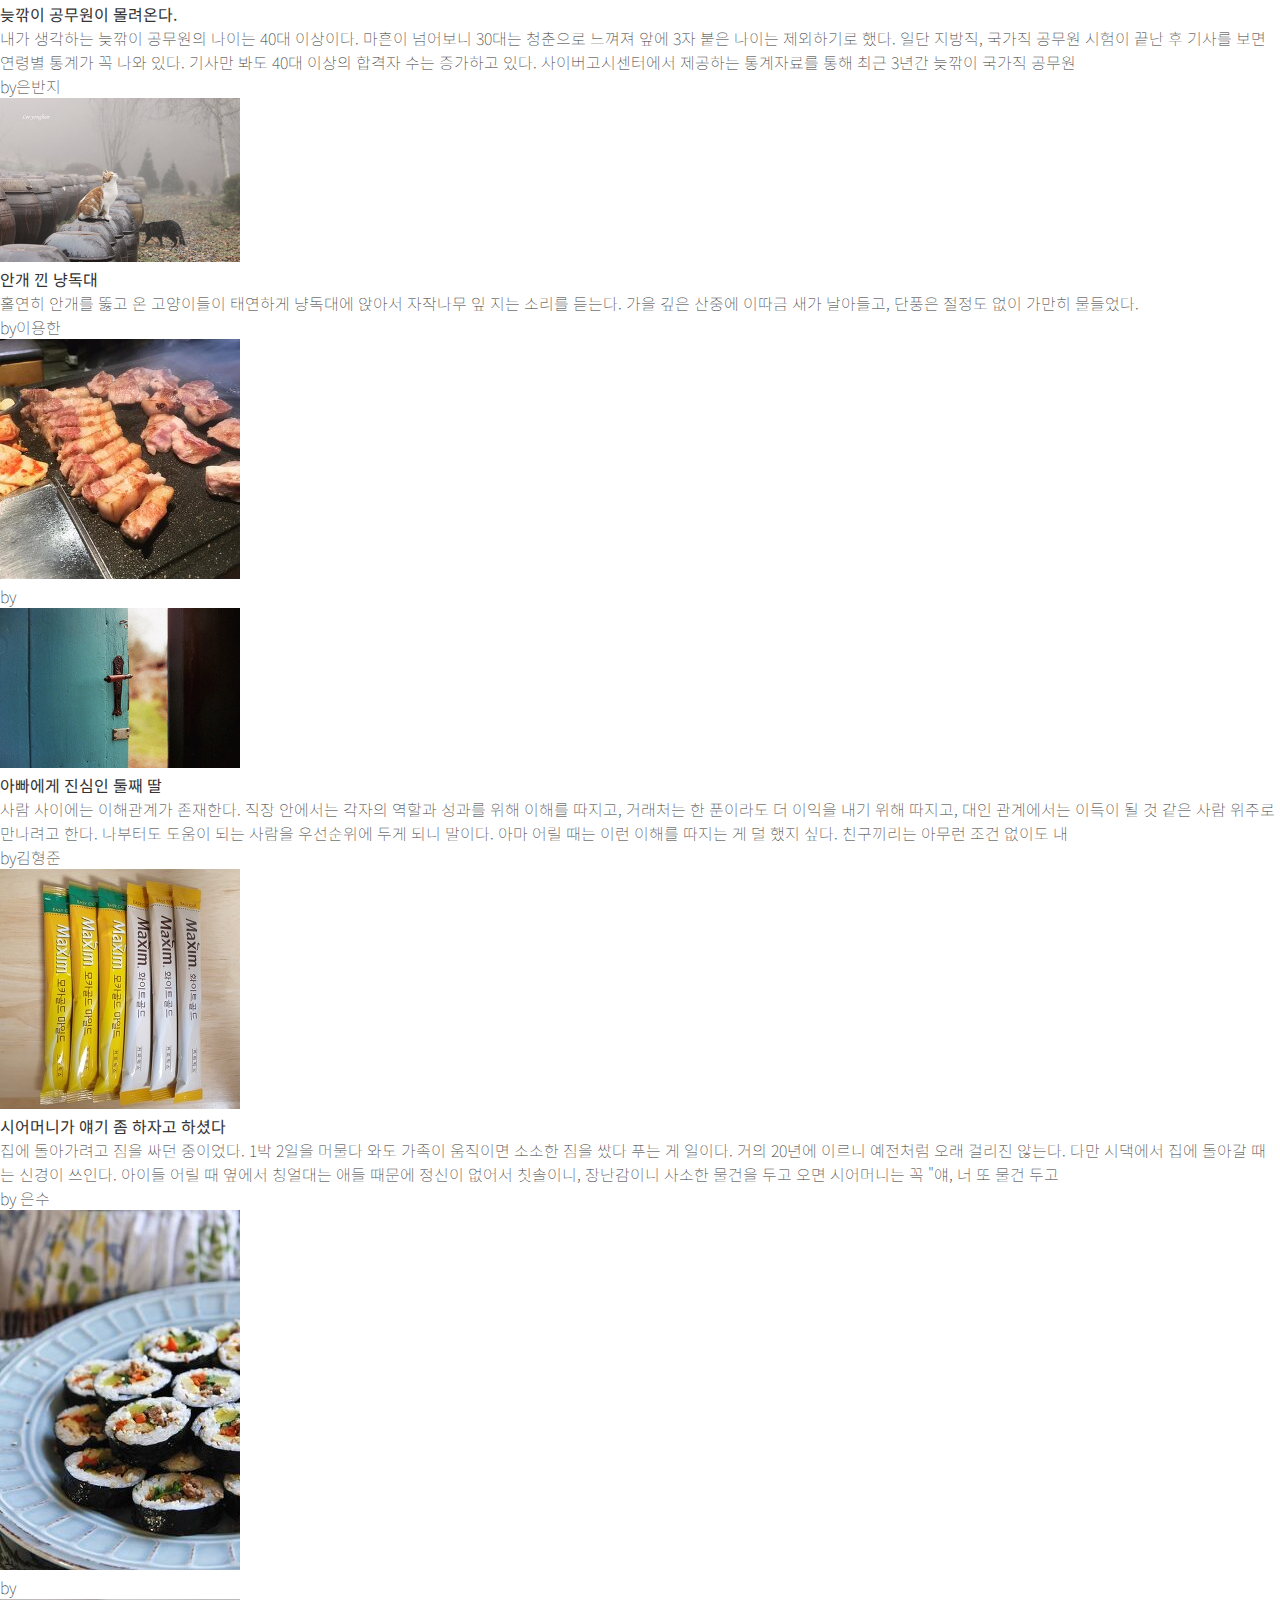
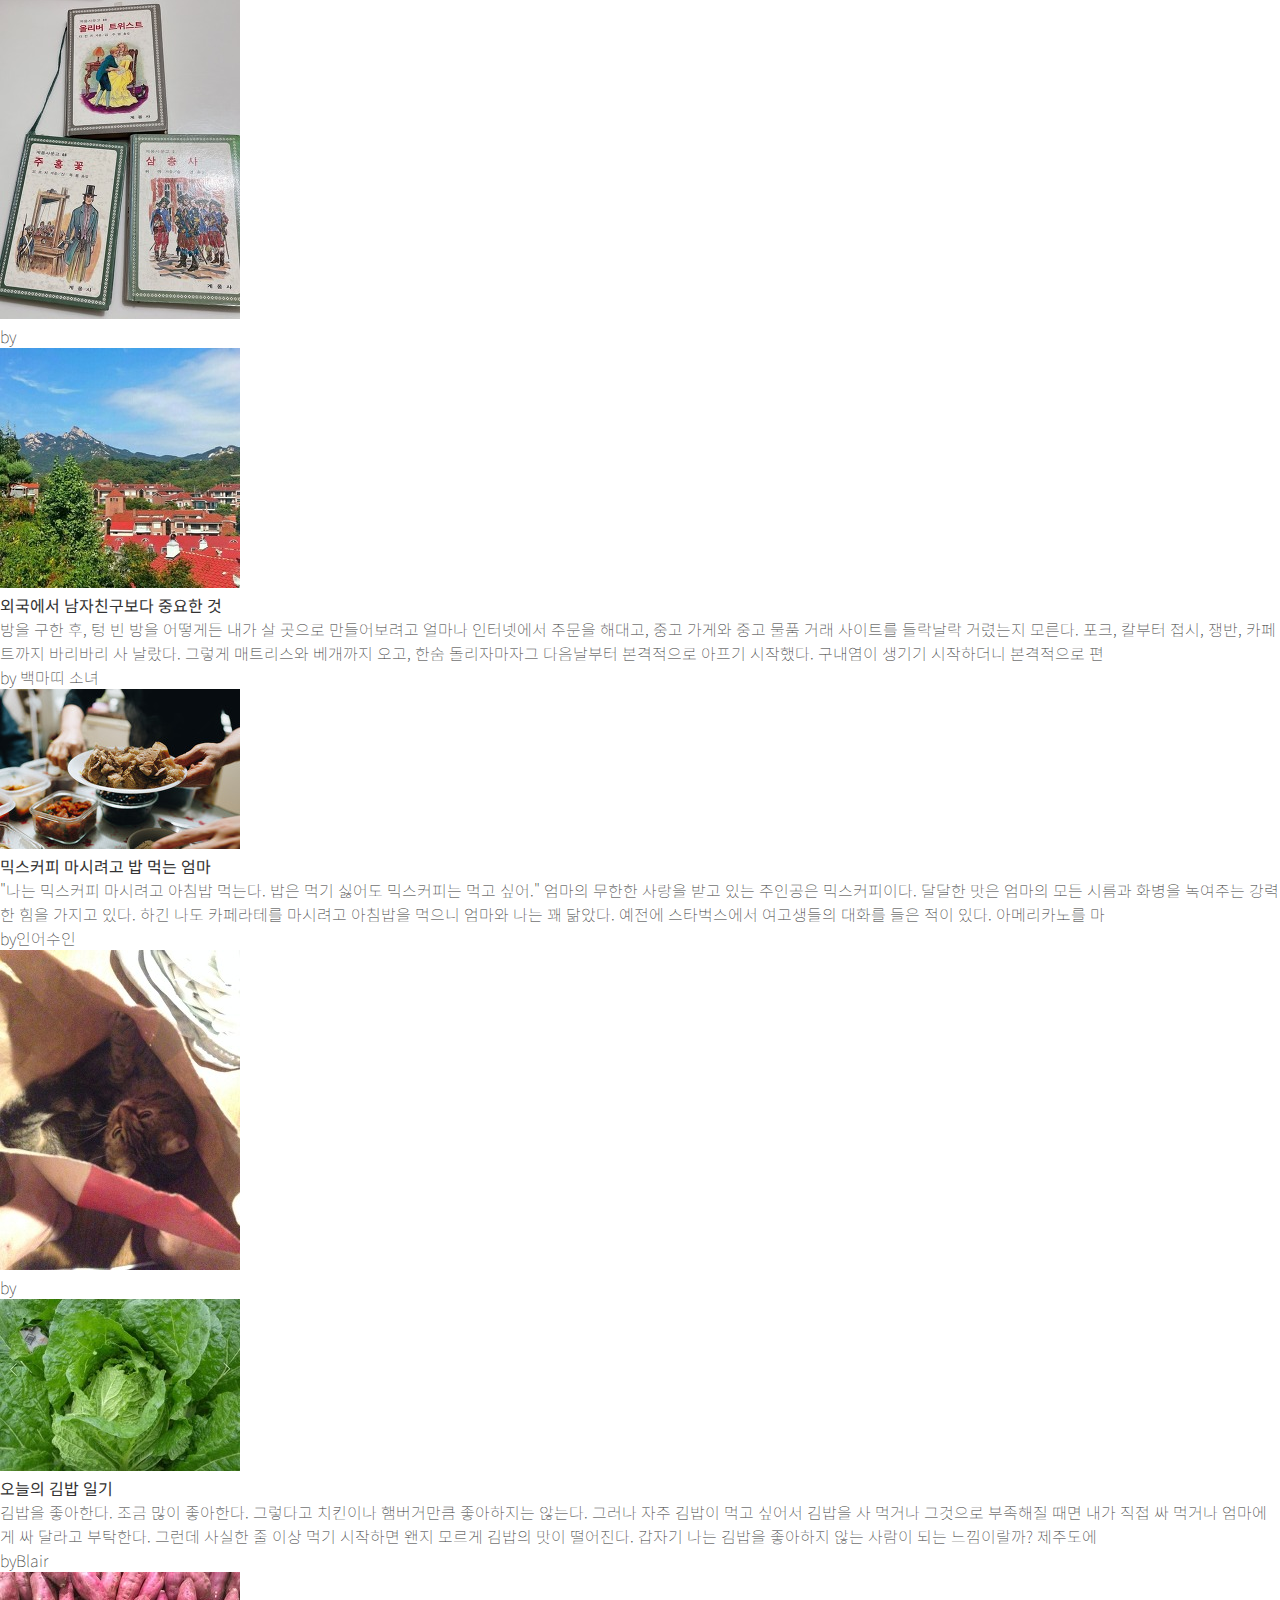
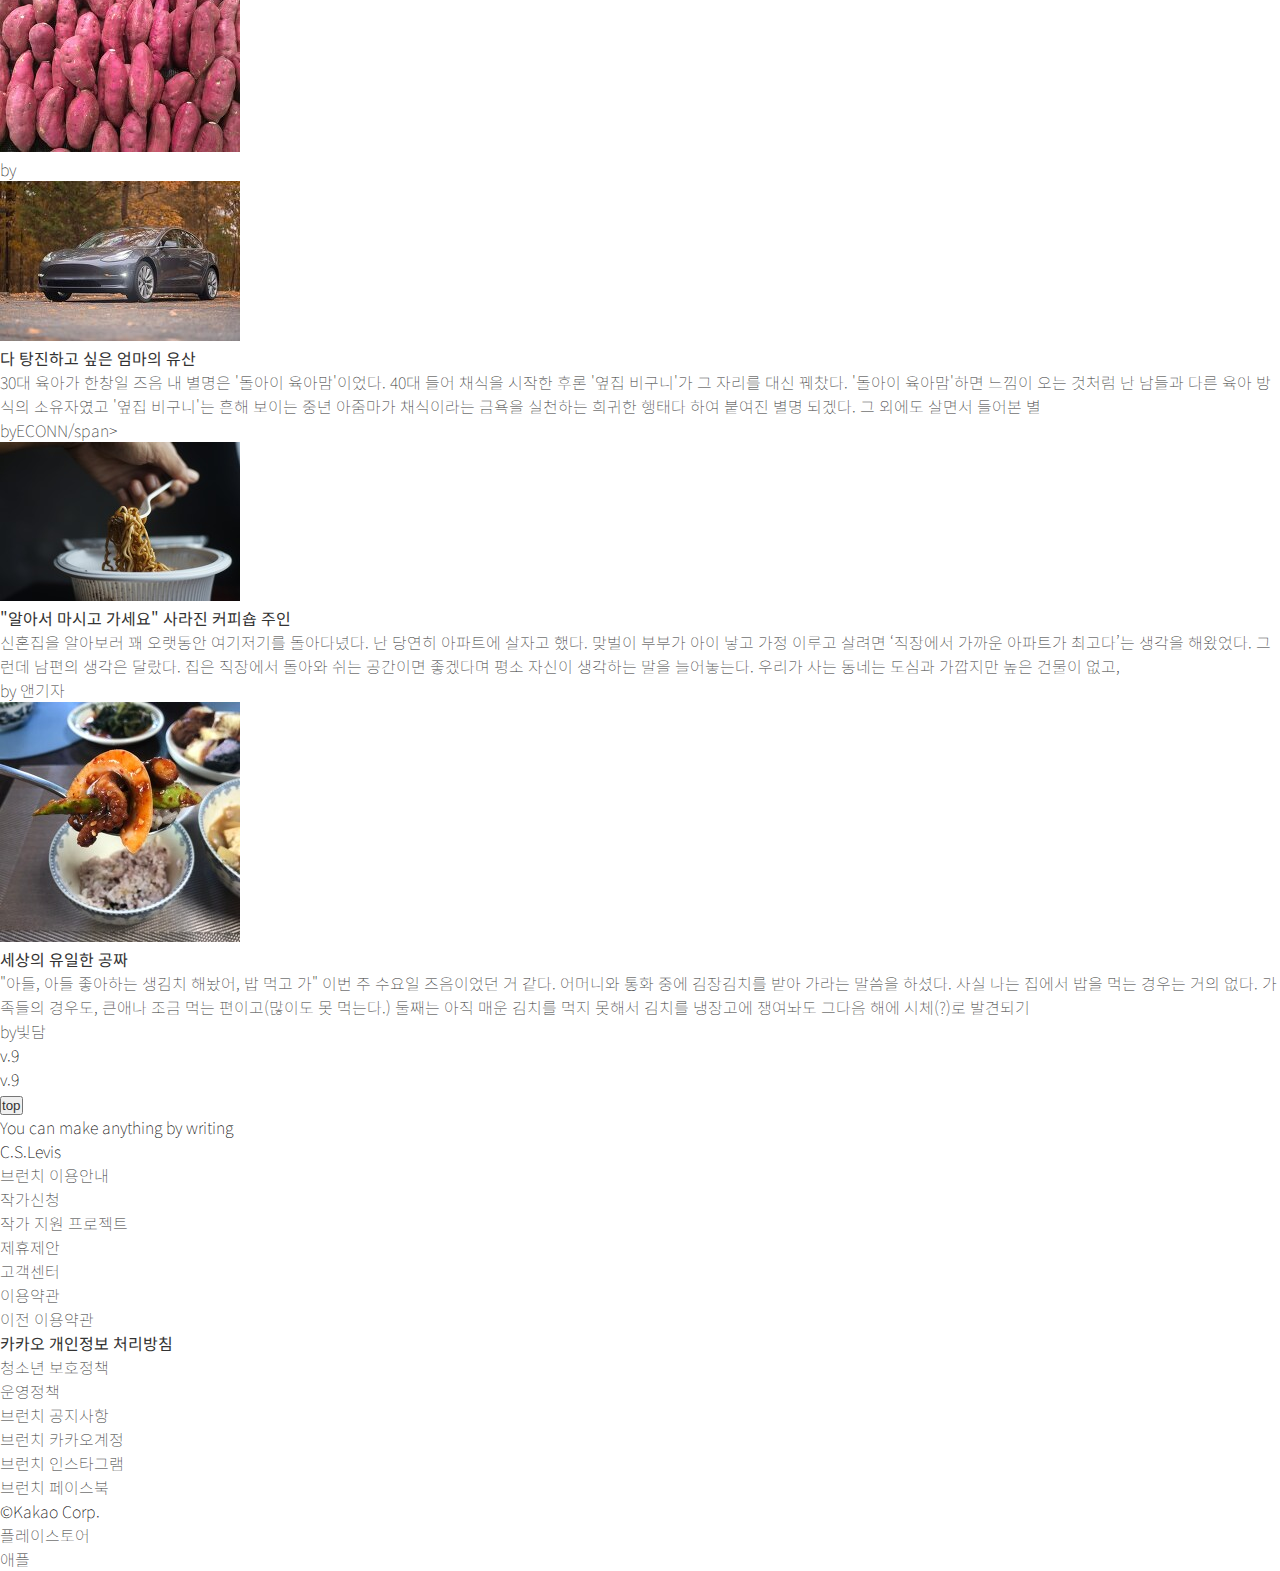
==== commit ca816dd8: "starbucks update'" ====
--- a/brunch/index.html
+++ b/brunch/index.html
@@ -107,15 +107,16 @@
                 <li class="page1">
 
                     <a href="#" class="page-1">
+                        <div class="bg"></div>
                         <img src="img/slide/1.jpeg" alt="">
-                        <div>
-                            <span>영화볼까?</span>
-                            <span>예능볼래?</span>
-                            <span>드라마보자!</span>
-                            <span>숨결</span>
+                        <div class="board">
+                            <p class="bod-con">영화볼까?</p>
+                            <p class="bod-con">예능볼래?</p>
+                            <p class="bod-con">드라마보자!</p>
+                            <p class="bod-auth">숨결</p>
                         </div>
-                        <span>First Edition</span>
-                        <span>Released date.Nov.15.2021</span>
+                        <p class='fed'>First Edition</p>
+                        <p class="rel-date">Released date.Nov.15.2021</p>
                     </a>
                     <a href="" class="page-2">
                         <img src="img/slide/2.jpeg" alt="">
--- a/brunch/style.css
+++ b/brunch/style.css
@@ -436,6 +436,8 @@
 .pg-tp4 = page-1 hegiht 50% 나머지 2개가 아래로 1열ㄴ
 
 */
+
+/* 슬라이드 1개 */
 #brunch-slide ul#slide-wrap > li {
     width: 960px;
     height: 520px;
@@ -445,11 +447,98 @@
 }
 
 
+/* 1page 설정 */
 #slide-wrap > li.page1 > a.page-1{
     grid-column: 1 / 2;
     grid-row: 1/3;
     width: 480px;
     height: 520px;
+    text-align: center;
+    position: relative;
+    background: linear-gradient(-180deg,#f4f4f4 0,#dedede 83%);
+}
+
+li.page1 > a.page-1:hover {
+    background-image: url(img/bg_bookblur.png);
+    background-repeat:no-repeat;
+    background-size: 480px 520px;
+}
+
+
+/* 1page - 1의 배경 설정 */
+li.page1 > a.page-1 > div.bg::before {    
+     content: "";
+     display: block;
+     position:absolute;
+     top: 364px;
+     height: 156px;
+     width: 100%;
+     background-color: #f4f4f4;
+}
+
+li.page1 > a.page-1 > div.bg::after {
+    content: "";
+    display: block;
+    height: 53px;
+    width: 357px;
+    background-repeat: no-repeat;
+    background-image: url(img/bg_brunchhome.png);
+    background-position: bottom;
+    background-size: 357px 53px;
+    position: absolute;
+    top: 380px;
+    left: 120px;    
+}
+
+li.page1 > a.page-1 > img {
+    margin-top: 98px;
+    width: 230px;
+    height: 324px;
+    position: relative;
+}
+
+/* 1Page -1 이미지 위에 올라가는 영역 */
+li.page1 > a.page-1 > div.board {
+    height:172px;
+    width: 130px;
+    background-color: #f4f4f4;
+    position: absolute;
+    top:174px;
+    left: 175px;
+    margin: 0 auto;
+    font-family: 'Nanum Myeongjo', serif;
+}
+
+a.page-1 > div.board > p.bod-con {
+    font-size: 15px;
+    line-height: 30px;
+}
+
+a.page-1 > div.board > p.bod-con:first-child {
+    margin-top: 30px;
+}
+
+a.page-1 > div.board > p.bod-auth {
+    font-size: 10px;
+    margin-top: 10px;
+    color:#959595;
+}
+
+/* page1 > 1 하단 문장 */
+a.page-1 > p{
+    position: relative;
+    z-index: 96;
+    font-size: 12px;
+    line-height: 20px;
+}
+
+a.page-1 > p.fed {
+    color: #434343;
+    margin-top: 20px;
+}
+
+a.page-1 > p.rel-date {
+    color: #959595;
 }
 
 #slide-wrap > li.page1 > a.page-2 {
